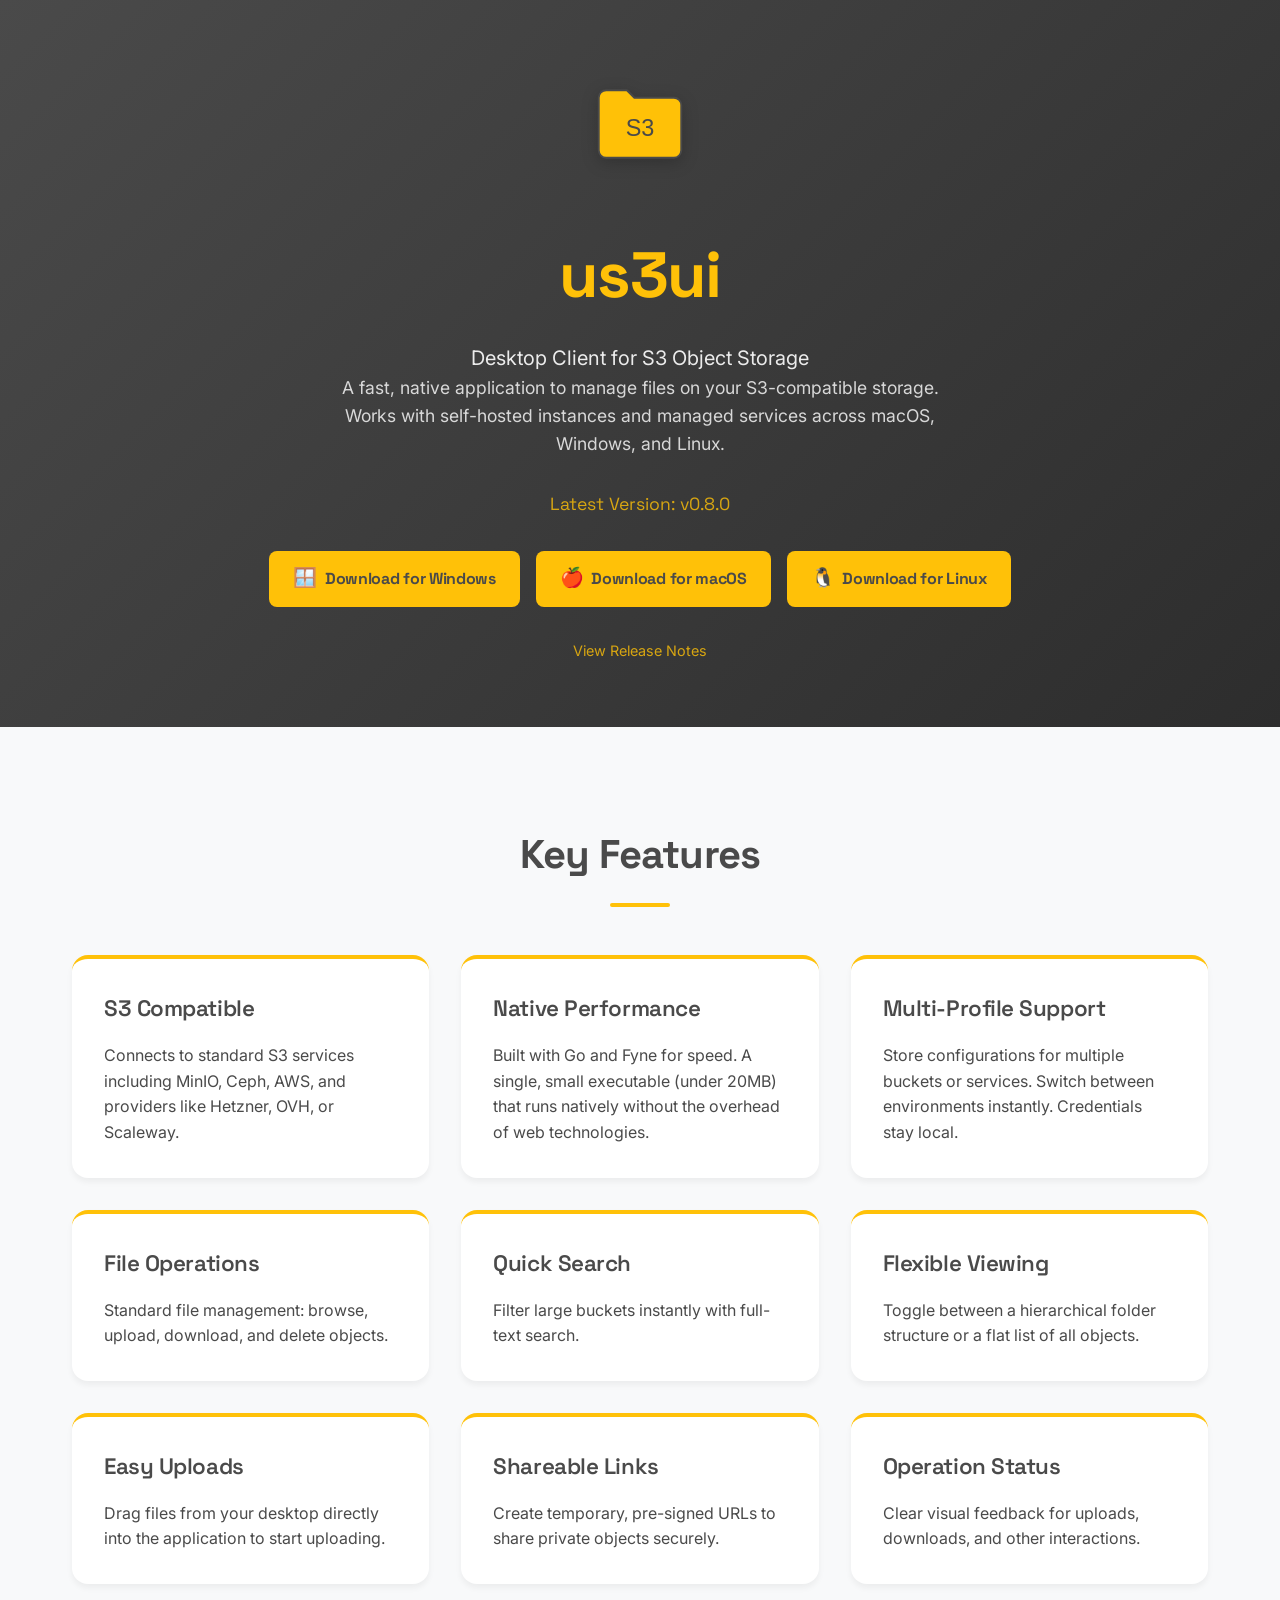
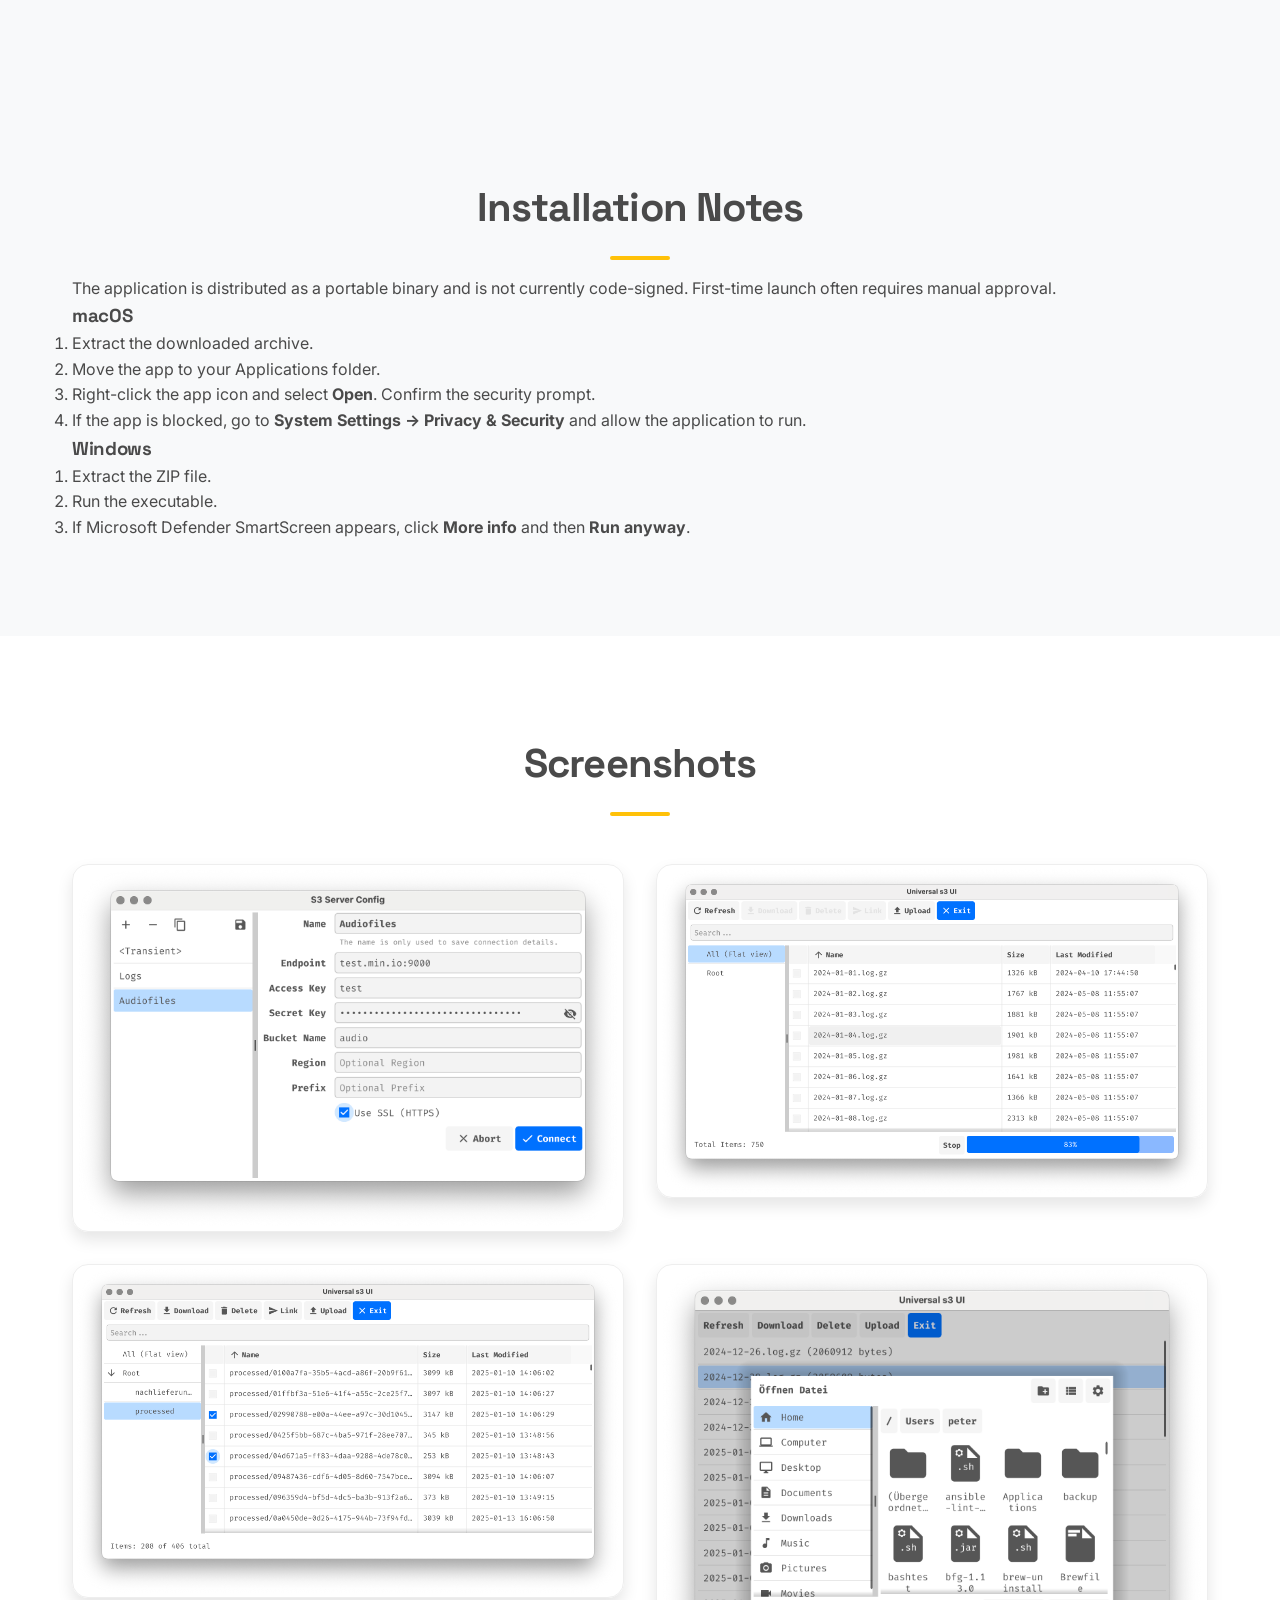
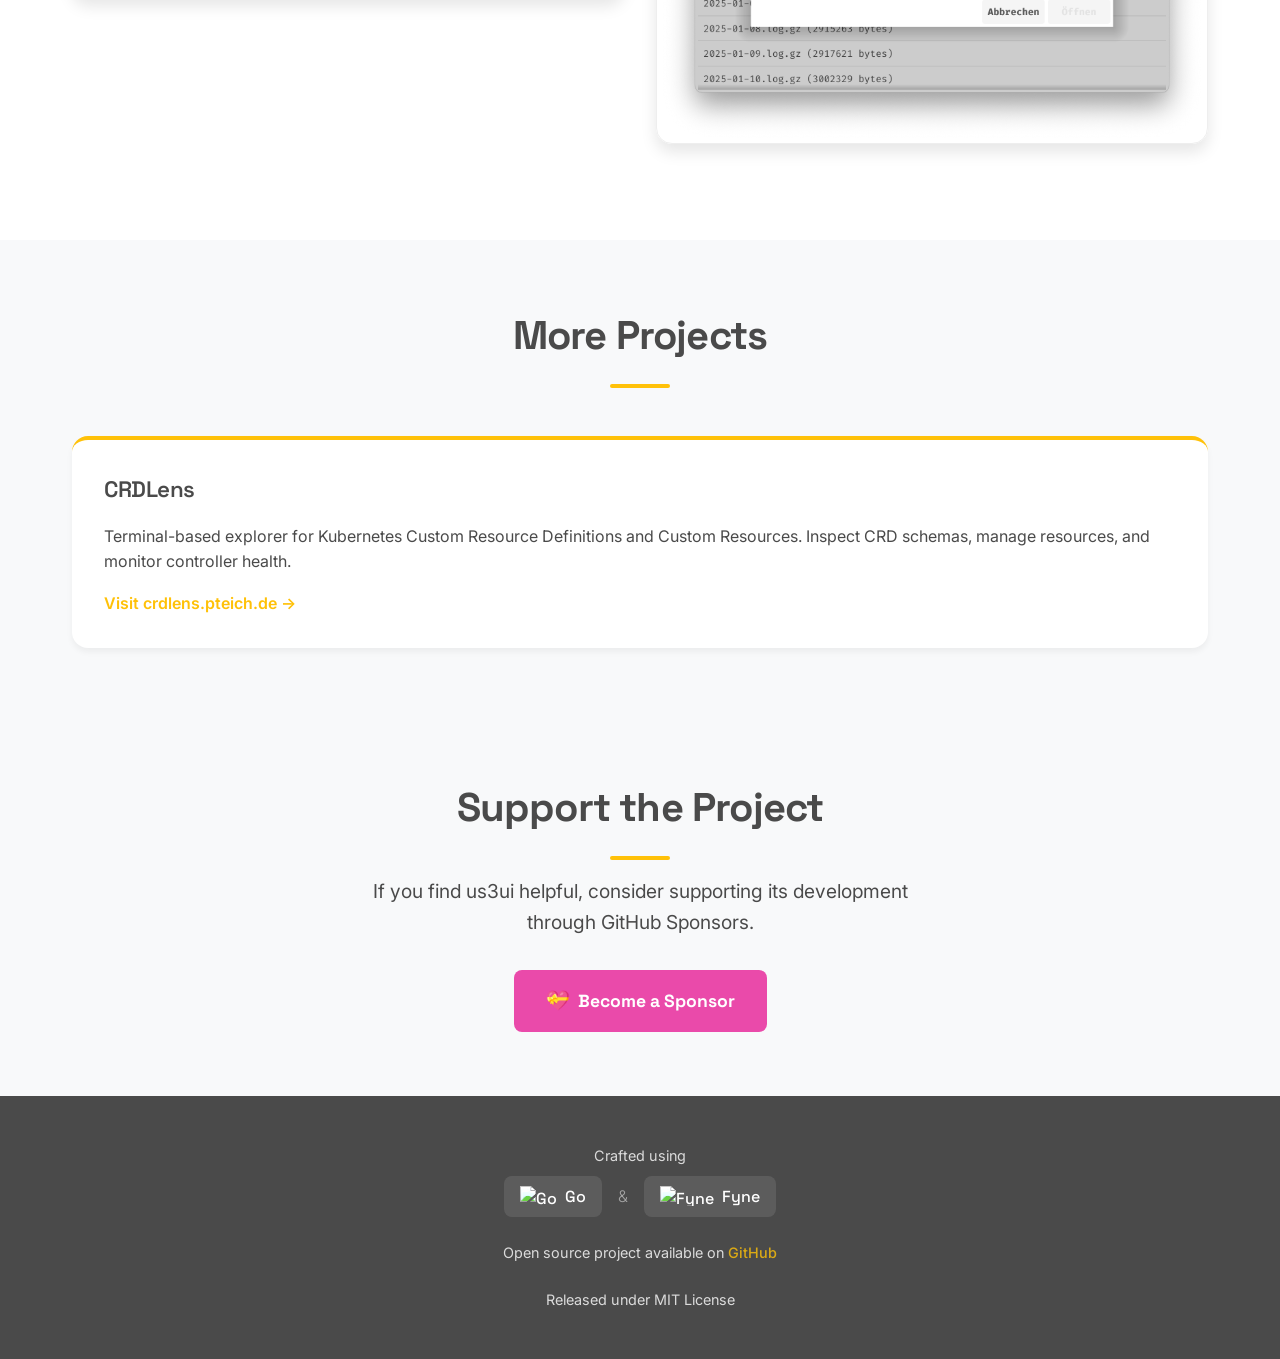
==== website/index.html @ 1c2ecfac "Update website" ====
<!doctype html>
<html lang="en">
    <head>
        <meta charset="UTF-8" />
        <meta name="viewport" content="width=device-width, initial-scale=1.0" />
        <title>us3ui - Universal S3 Object Storage File Manager</title>

        <meta name="google-site-verification" content="-Zcl-4nh45oLtKN9unuXK-JrZy2EnBlqBoKDHVR89Gk" />
        <link rel="icon" type="image/svg+xml" href="Icon.svg" />
        <link rel="icon" type="image/png" href="Icon.png" />
        <link rel="apple-touch-icon" href="Icon.png" />

        <meta property="og:title" content="us3ui - Universal S3 File Manager" />
        <meta
            property="og:description"
            content="Native desktop application for managing files on S3-compatible storage. Supports MinIO, Ceph, AWS, and more."
        />
        <meta
            property="og:image"
            content="https://raw.githubusercontent.com/pteich/us3ui/main/Icon.png"
        />
        <meta property="og:url" content="https://us3ui.pteich.de/" />
        <meta property="og:type" content="website" />

        <meta name="twitter:card" content="summary_large_image" />
        <meta
            name="twitter:title"
            content="us3ui - S3 Object Storage Client"
        />
        <meta
            name="twitter:description"
            content="Fast, native desktop client for any S3-compatible object storage. Available for Windows, macOS, and Linux."
        />
        <meta
            name="twitter:image"
            content="https://raw.githubusercontent.com/pteich/us3ui/main/screenshots/filelist.png"
        />

        <!-- Google Fonts -->
        <link rel="preconnect" href="https://fonts.googleapis.com" />
        <link rel="preconnect" href="https://fonts.gstatic.com" crossorigin />
        <link
            href="https://fonts.googleapis.com/css2?family=Space+Grotesk:wght@400;500;700&family=Inter:wght@400;500;700&display=swap"
            rel="stylesheet"
        />

        <script type="application/ld+json">
            {
                "@context": "https://schema.org",
                "@type": "SoftwareApplication",
                "name": "us3ui",
                "applicationCategory": "Utility",
                "operatingSystem": ["Windows", "macOS", "Linux"],
                "description": "Native desktop client for S3-compatible object storage services like MinIO, AWS, and Ceph.",
                "offers": {
                    "@type": "Offer",
                    "price": "0",
                    "priceCurrency": "USD"
                }
            }
        </script>

        <style>
            :root {
                --primary: #ffc108;
                --secondary: #4a4a4a;
                --dark: #4a4a4a;
                --light: #f8f9fa;
                --primary-hover: #ffb300;
            }

            * {
                margin: 0;
                padding: 0;
                box-sizing: border-box;
            }

            body {
                font-family:
                    "Inter",
                    -apple-system,
                    BlinkMacSystemFont,
                    "Segoe UI",
                    Roboto,
                    Oxygen,
                    sans-serif;
                line-height: 1.6;
                color: var(--dark);
            }

            h1,
            h2,
            h3,
            .download-btn {
                font-family: "Space Grotesk", sans-serif;
                letter-spacing: -0.02em;
            }

            .hero {
                background: linear-gradient(135deg, var(--secondary), #2d2d2d);
                color: white;
                padding: 4rem 2rem;
                text-align: center;
            }

            .app-icon {
                width: 120px;
                height: 120px;
                margin-bottom: 2rem;
                filter: drop-shadow(0 4px 8px rgba(0, 0, 0, 0.2));
            }

            .container {
                max-width: 1200px;
                margin: 0 auto;
                padding: 0 2rem;
            }

            .hero h1 {
                font-size: 4rem;
                margin-bottom: 1rem;
                color: var(--primary);
                font-weight: 700;
            }

            .hero p {
                font-size: 1.25rem;
                opacity: 0.9;
                max-width: 600px;
                margin: 0 auto;
            }

            .hero p:last-of-type {
                font-size: 1.1rem;
                opacity: 0.8;
            }

            .download-btn {
                display: inline-block;
                background: var(--primary);
                color: var(--secondary);
                padding: 1rem 2rem;
                border-radius: 0.5rem;
                text-decoration: none;
                font-weight: 700;
                margin-top: 2rem;
                transition: all 0.2s;
                font-size: 1.1rem;
            }

            .download-btn:hover {
                background: var(--primary-hover);
                transform: translateY(-2px);
                box-shadow: 0 4px 12px rgba(255, 193, 8, 0.2);
            }

            .features {
                padding: 6rem 0;
                background: var(--light);
            }

            .features-grid {
                display: grid;
                grid-template-columns: repeat(auto-fit, minmax(300px, 1fr));
                gap: 2rem;
                margin-top: 3rem;
            }

            .feature-card {
                background: white;
                padding: 2rem;
                border-radius: 1rem;
                box-shadow: 0 4px 6px rgba(0, 0, 0, 0.05);
                border-top: 4px solid var(--primary);
                transition: transform 0.2s;
            }

            .feature-card:hover {
                transform: translateY(-4px);
            }

            .feature-card h3 {
                color: var(--secondary);
                margin-bottom: 1rem;
                font-size: 1.4rem;
                font-weight: 600;
            }

            .screenshots {
                padding: 6rem 0;
            }

            .screenshot-grid {
                display: grid;
                grid-template-columns: repeat(auto-fit, minmax(400px, 1fr));
                gap: 2rem;
                margin-top: 3rem;
            }

            .screenshot-grid img {
                width: 100%;
                border-radius: 1rem;
                box-shadow: 0 8px 16px rgba(0, 0, 0, 0.1);
                border: 1px solid #eee;
                transition: transform 0.2s;
            }

            .screenshot-grid img:hover {
                transform: scale(1.02);
            }

            .section-title {
                text-align: center;
                margin-bottom: 1rem;
                color: var(--secondary);
                font-size: 2.5rem;
                font-weight: 700;
            }

            .section-title::after {
                content: "";
                display: block;
                width: 60px;
                height: 4px;
                background: var(--primary);
                margin: 1rem auto;
                border-radius: 2px;
            }

            footer {
                background: var(--secondary);
                color: white;
                padding: 3rem 0;
                text-align: center;
            }

            footer a {
                color: var(--primary);
                text-decoration: none;
                font-weight: 500;
            }

            footer a:hover {
                text-decoration: underline;
            }

            .download-section {
                margin-top: 2rem;
            }

            .version {
                font-family: "Space Grotesk", sans-serif;
                color: var(--primary);
                font-size: 1.2rem;
                margin-bottom: 1rem;
            }

            .download-buttons {
                display: flex;
                gap: 1rem;
                justify-content: center;
                flex-wrap: wrap;
                margin-bottom: 1rem;
            }

            .download-btn {
                display: inline-flex;
                align-items: center;
                gap: 0.5rem;
                background: var(--primary);
                color: var(--secondary);
                padding: 0.8rem 1.5rem;
                border-radius: 0.5rem;
                text-decoration: none;
                font-weight: 700;
                transition: all 0.2s;
                font-size: 1rem;
            }

            .platform-icon {
                font-size: 1.2rem;
            }

            .download-btn:hover {
                background: var(--primary-hover);
                transform: translateY(-2px);
                box-shadow: 0 4px 12px rgba(255, 193, 8, 0.2);
            }

            .release-notes {
                display: inline-block;
                color: var(--primary);
                text-decoration: none;
                font-size: 0.9rem;
                margin-top: 1rem;
                opacity: 0.8;
                transition: opacity 0.2s;
            }

            .release-notes:hover {
                opacity: 1;
                text-decoration: underline;
            }

            footer {
                background: var(--secondary);
                color: white;
                padding: 3rem 0;
                text-align: center;
            }

            .footer-content {
                display: flex;
                flex-direction: column;
                align-items: center;
                gap: 1.5rem;
            }

            .tech-stack {
                display: flex;
                flex-direction: column;
                align-items: center;
                gap: 0.5rem;
            }

            .tech-stack p {
                font-size: 0.9rem;
                opacity: 0.8;
            }

            .tech-badges {
                display: flex;
                align-items: center;
                gap: 1rem;
            }

            .tech-badge {
                display: inline-flex;
                align-items: center;
                gap: 0.5rem;
                color: white;
                text-decoration: none;
                padding: 0.5rem 1rem;
                border-radius: 0.5rem;
                background: rgba(255, 255, 255, 0.1);
                transition: all 0.2s;
                font-family: "Space Grotesk", sans-serif;
                font-weight: 500;
            }

            .tech-badge:hover {
                background: rgba(255, 255, 255, 0.2);
                transform: translateY(-2px);
            }

            .tech-badge img {
                filter: brightness(1.2);
            }

            .divider {
                color: rgba(255, 255, 255, 0.5);
                font-weight: 300;
            }

            .repo-info,
            .license {
                font-size: 0.9rem;
                opacity: 0.8;
            }

            footer a {
                color: var(--primary);
                text-decoration: none;
                font-weight: 500;
                transition: color 0.2s;
            }

            footer a:hover {
                color: var(--primary-hover);
                text-decoration: underline;
            }

            .sponsor {
                padding: 4rem 0;
                background: var(--light);
            }

            .sponsor-content {
                text-align: center;
                max-width: 600px;
                margin: 0 auto;
            }

            .sponsor-content p {
                margin-bottom: 2rem;
                font-size: 1.2rem;
                color: var(--secondary);
            }

            .sponsor-btn {
                display: inline-flex;
                align-items: center;
                gap: 0.5rem;
                background: #ea4aaa; /* GitHub Sponsors color */
                color: white;
                padding: 1rem 2rem;
                border-radius: 0.5rem;
                text-decoration: none;
                font-weight: 700;
                transition: all 0.2s;
                font-size: 1.1rem;
                font-family: "Space Grotesk", sans-serif;
            }

            .sponsor-btn:hover {
                transform: translateY(-2px);
                box-shadow: 0 4px 12px rgba(234, 74, 170, 0.2);
                background: #d43c97;
            }

            .sponsor-icon {
                font-size: 1.2rem;
            }

            .more-projects {
                padding: 4rem 0;
                background: var(--light);
            }

            .more-projects-content {
                text-align: center;
                max-width: 800px;
                margin: 0 auto;
            }

            .more-projects-content h2 {
                margin-bottom: 2rem;
                color: var(--secondary);
            }

            .project-card {
                background: white;
                padding: 2rem;
                border-radius: 1rem;
                box-shadow: 0 4px 6px rgba(0, 0, 0, 0.05);
                border-top: 4px solid var(--primary);
                transition: transform 0.2s;
                text-align: left;
            }

            .project-card:hover {
                transform: translateY(-4px);
            }

            .project-card h3 {
                color: var(--secondary);
                margin-bottom: 1rem;
                font-size: 1.4rem;
                font-weight: 600;
            }

            .project-card a {
                display: inline-block;
                margin-top: 1rem;
                color: var(--primary);
                text-decoration: none;
                font-weight: 600;
            }

            .project-card a:hover {
                text-decoration: underline;
            }

            @media (max-width: 768px) {
                .hero h1 {
                    font-size: 3rem;
                }

                .feature-card {
                    margin: 0 1rem;
                }

                .screenshot-grid {
                    grid-template-columns: 1fr;
                    padding: 0 1rem;
                }

                .download-buttons {
                    flex-direction: column;
                    padding: 0 2rem;
                }

                .download-btn {
                    width: 100%;
                    justify-content: center;
                }

                .tech-badges {
                    flex-direction: column;
                    gap: 0.5rem;
                }

                .tech-badge {
                    width: 200px;
                    justify-content: center;
                }

                .divider {
                    display: none;
                }

                .sponsor-content {
                    padding: 0 2rem;
                }
            }
        </style>
    </head>
    <body>
        <section class="hero">
            <div class="container">
                <img src="Icon.svg" alt="us3ui logo" class="app-icon" />
                <h1>us3ui</h1>
                <p>Desktop Client for S3 Object Storage</p>
                <p>
                    A fast, native application to manage files on your S3-compatible storage. 
                    Works with self-hosted instances and managed services across macOS, Windows, and Linux.
                </p>
                <div class="download-section">
                    <p class="version">Latest Version: v0.8.0</p>
                    <div class="download-buttons">
                        <a
                            href="https://github.com/pteich/us3ui/releases/latest/download/Universal.s3.GUI.Windows.exe.zip"
                            class="download-btn"
                        >
                            <span class="platform-icon">🪟</span>
                            Download for Windows
                        </a>
                        <a
                            href="https://github.com/pteich/us3ui/releases/latest/download/Universal.s3.GUI.macOS.zip"
                            class="download-btn"
                        >
                            <span class="platform-icon">🍎</span>
                            Download for macOS
                        </a>
                        <a
                            href="https://github.com/pteich/us3ui/releases/latest/download/Universal.s3.GUI.Linux.tar.xz"
                            class="download-btn"
                        >
                            <span class="platform-icon">🐧</span>
                            Download for Linux
                        </a>
                    </div>
                    <a
                        href="https://github.com/pteich/us3ui/releases/latest"
                        class="release-notes"
                    >
                        View Release Notes
                    </a>
                </div>
            </div>
        </section>

        <section class="features">
            <div class="container">
                <h2 class="section-title">Key Features</h2>
                <div class="features-grid">
                    <div class="feature-card">
                        <h3>S3 Compatible</h3>
                        <p>
                            Connects to standard S3 services including MinIO, Ceph, AWS, 
                            and providers like Hetzner, OVH, or Scaleway.
                        </p>
                    </div>
                    <div class="feature-card">
                        <h3>Native Performance</h3>
                        <p>
                            Built with Go and Fyne for speed. A single, small executable (under 20MB) 
                            that runs natively without the overhead of web technologies.
                        </p>
                    </div>
                    <div class="feature-card">
                        <h3>Multi-Profile Support</h3>
                        <p>
                            Store configurations for multiple buckets or services. 
                            Switch between environments instantly. Credentials stay local.
                        </p>
                    </div>
                    <div class="feature-card">
                        <h3>File Operations</h3>
                        <p>
                            Standard file management: browse, upload, download, and delete objects.
                        </p>
                    </div>
                    <div class="feature-card">
                        <h3>Quick Search</h3>
                        <p>
                            Filter large buckets instantly with full-text search.
                        </p>
                    </div>
                    <div class="feature-card">
                        <h3>Flexible Viewing</h3>
                        <p>Toggle between a hierarchical folder structure or a flat list of all objects.</p>
                    </div>
                    <div class="feature-card">
                        <h3>Easy Uploads</h3>
                        <p>
                            Drag files from your desktop directly into the application to start uploading.
                        </p>
                    </div>
                    <div class="feature-card">
                        <h3>Shareable Links</h3>
                        <p>Create temporary, pre-signed URLs to share private objects securely.</p>
                    </div>
                    <div class="feature-card">
                        <h3>Operation Status</h3>
                        <p>
                            Clear visual feedback for uploads, downloads, and other interactions.
                        </p>
                    </div>
                </div>
            </div>
        </section>

        <section class="features" id="unsigned">
            <div class="container">
                <h2 class="section-title">Installation Notes</h2>
                <p>The application is distributed as a portable binary and is not currently code-signed. First-time launch often requires manual approval.</p>

                <h3>macOS</h3>
                <ol>
                    <li>Extract the downloaded archive.</li>
                    <li>Move the app to your Applications folder.</li>
                    <li>Right-click the app icon and select <strong>Open</strong>. Confirm the security prompt.</li>
                    <li>If the app is blocked, go to <strong>System Settings → Privacy &amp; Security</strong> and allow the application to run.</li>
                </ol>

                <h3>Windows</h3>
                <ol>
                    <li>Extract the ZIP file.</li>
                    <li>Run the executable.</li>
                    <li>If Microsoft Defender SmartScreen appears, click <strong>More info</strong> and then <strong>Run anyway</strong>.</li>
                </ol>

            </div>
        </section>

        <section class="screenshots">
            <div class="container">
                <h2 class="section-title">Screenshots</h2>
                <div class="screenshot-grid">
                    <img src="screenshots/login.png" alt="Login screen with connection manager" />
                    <img src="screenshots/filelist.png" alt="List view of all files and progress bar while loading file infos" />
                    <img
                        src="screenshots/selectfiles.png"
                        alt="Several actions when files are selected: download, delete, generate download link"
                    />
                    <img
                        src="screenshots/upload-file.png"
                        alt="Upload files dialog. You can also drag and drop files to the list view for uploading them."
                    />
                </div>
            </div>
        </section>

        <section class="more-projects">
            <div class="container">
                <h2 class="section-title">More Projects</h2>
                <div class="features-grid">
                    <div class="project-card">
                        <h3>CRDLens</h3>
                        <p>
                            Terminal-based explorer for Kubernetes Custom Resource Definitions and Custom Resources. Inspect CRD schemas, manage resources, and monitor controller health.
                        </p>
                        <a href="https://crdlens.pteich.de/" target="_blank" rel="noopener noreferrer">
                            Visit crdlens.pteich.de →
                        </a>
                    </div>
                </div>
            </div>
        </section>

        <section class="sponsor">
            <div class="container">
                <h2 class="section-title">Support the Project</h2>
                <div class="sponsor-content">
                    <p>
                        If you find us3ui helpful, consider supporting its
                        development through GitHub Sponsors.
                    </p>
                    <a
                        href="https://github.com/sponsors/pteich"
                        class="sponsor-btn"
                        target="_blank"
                        rel="noopener noreferrer"
                    >
                        <span class="sponsor-icon">💝</span>
                        Become a Sponsor
                    </a>
                </div>
            </div>
        </section>

        <footer>
            <div class="container">
                <div class="footer-content">
                    <div class="tech-stack">
                        <p>Crafted using</p>
                        <div class="tech-badges">
                            <a
                                href="https://go.dev"
                                class="tech-badge"
                                target="_blank"
                                rel="noopener noreferrer"
                            >
                                <img
                                    src="https://go.dev/images/go-logo-white.svg"
                                    alt="Go"
                                    height="20"
                                />
                                Go
                            </a>
                            <span class="divider">&amp;</span>
                            <a
                                href="https://fyne.io"
                                class="tech-badge"
                                target="_blank"
                                rel="noopener noreferrer"
                            >
                                <img
                                    src="https://fyne.io/img/transparent.png"
                                    alt="Fyne"
                                    height="20"
                                />
                                Fyne
                            </a>
                        </div>
                    </div>
                    <p class="repo-info">
                        Open source project available on
                        <a href="https://github.com/pteich/us3ui">GitHub</a>
                    </p>
                    <p class="license">Released under MIT License</p>
                </div>
            </div>
        </footer>
    </body>
</html>
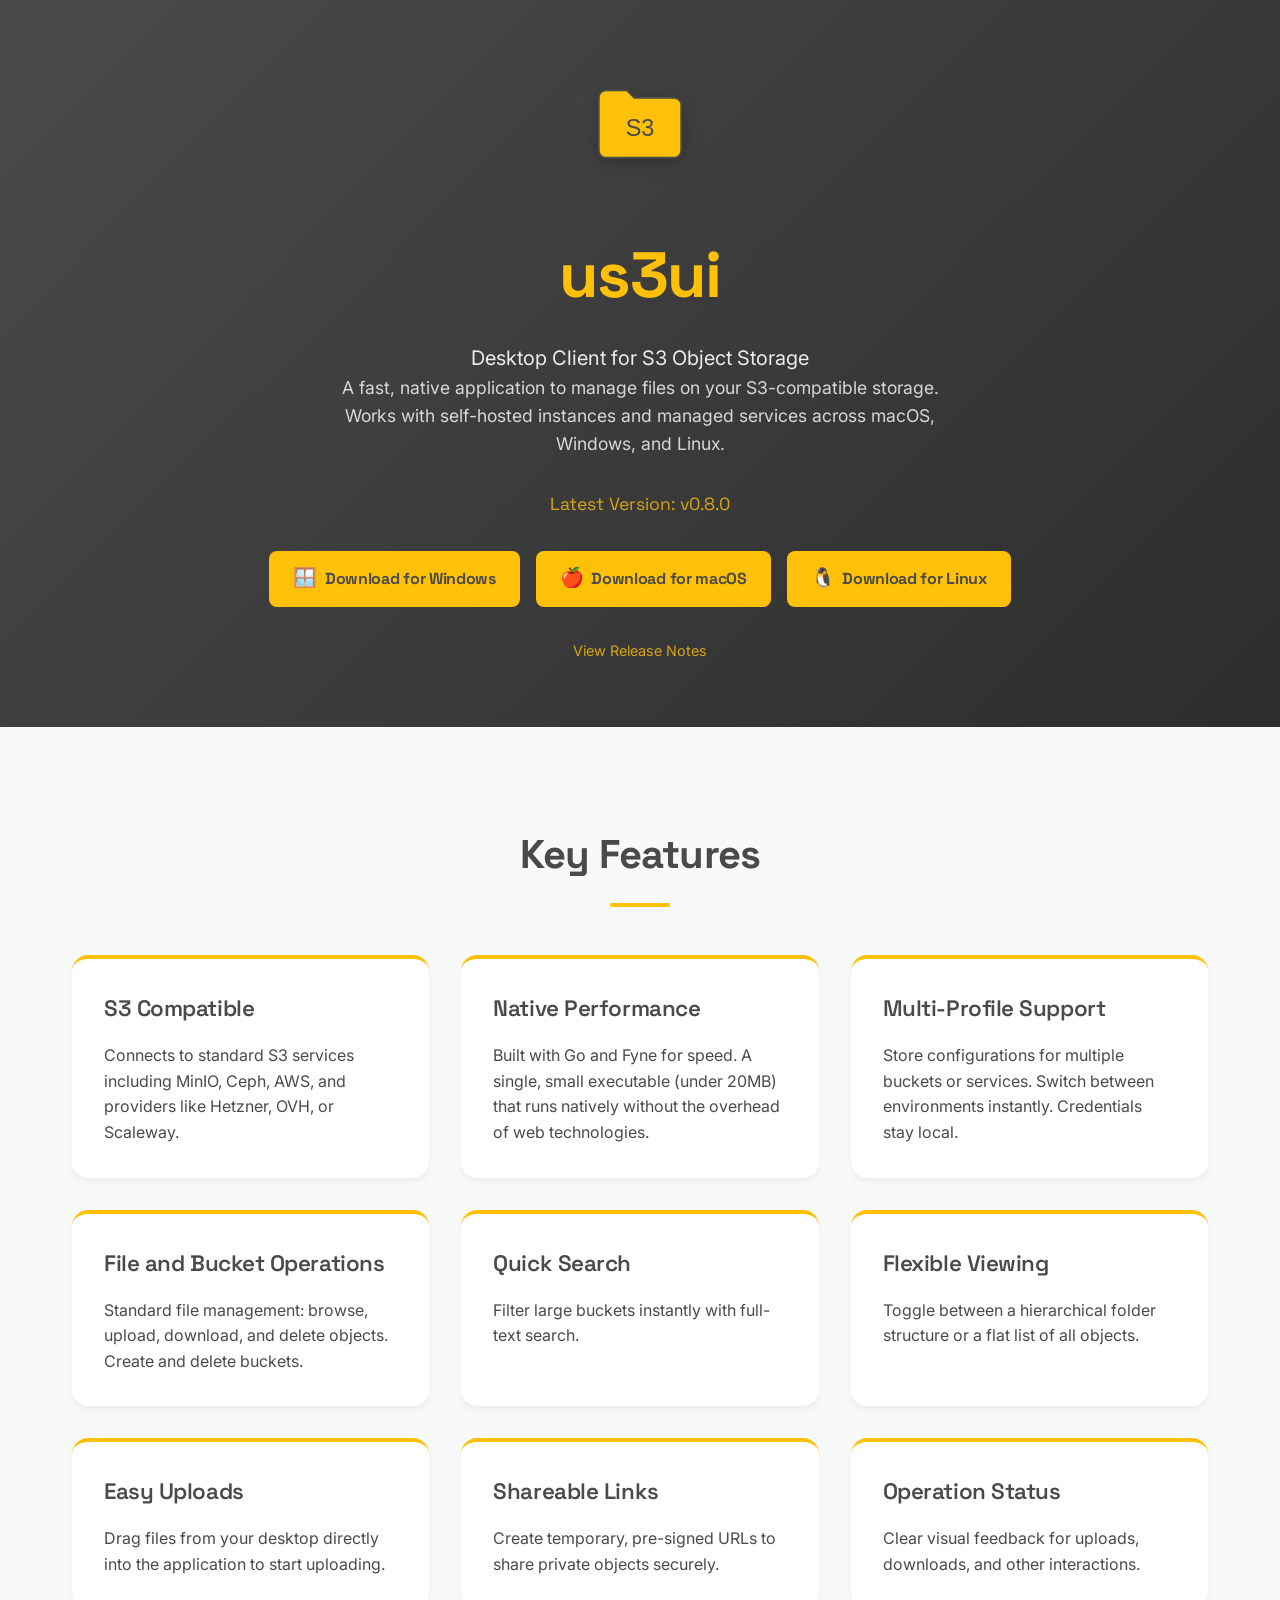
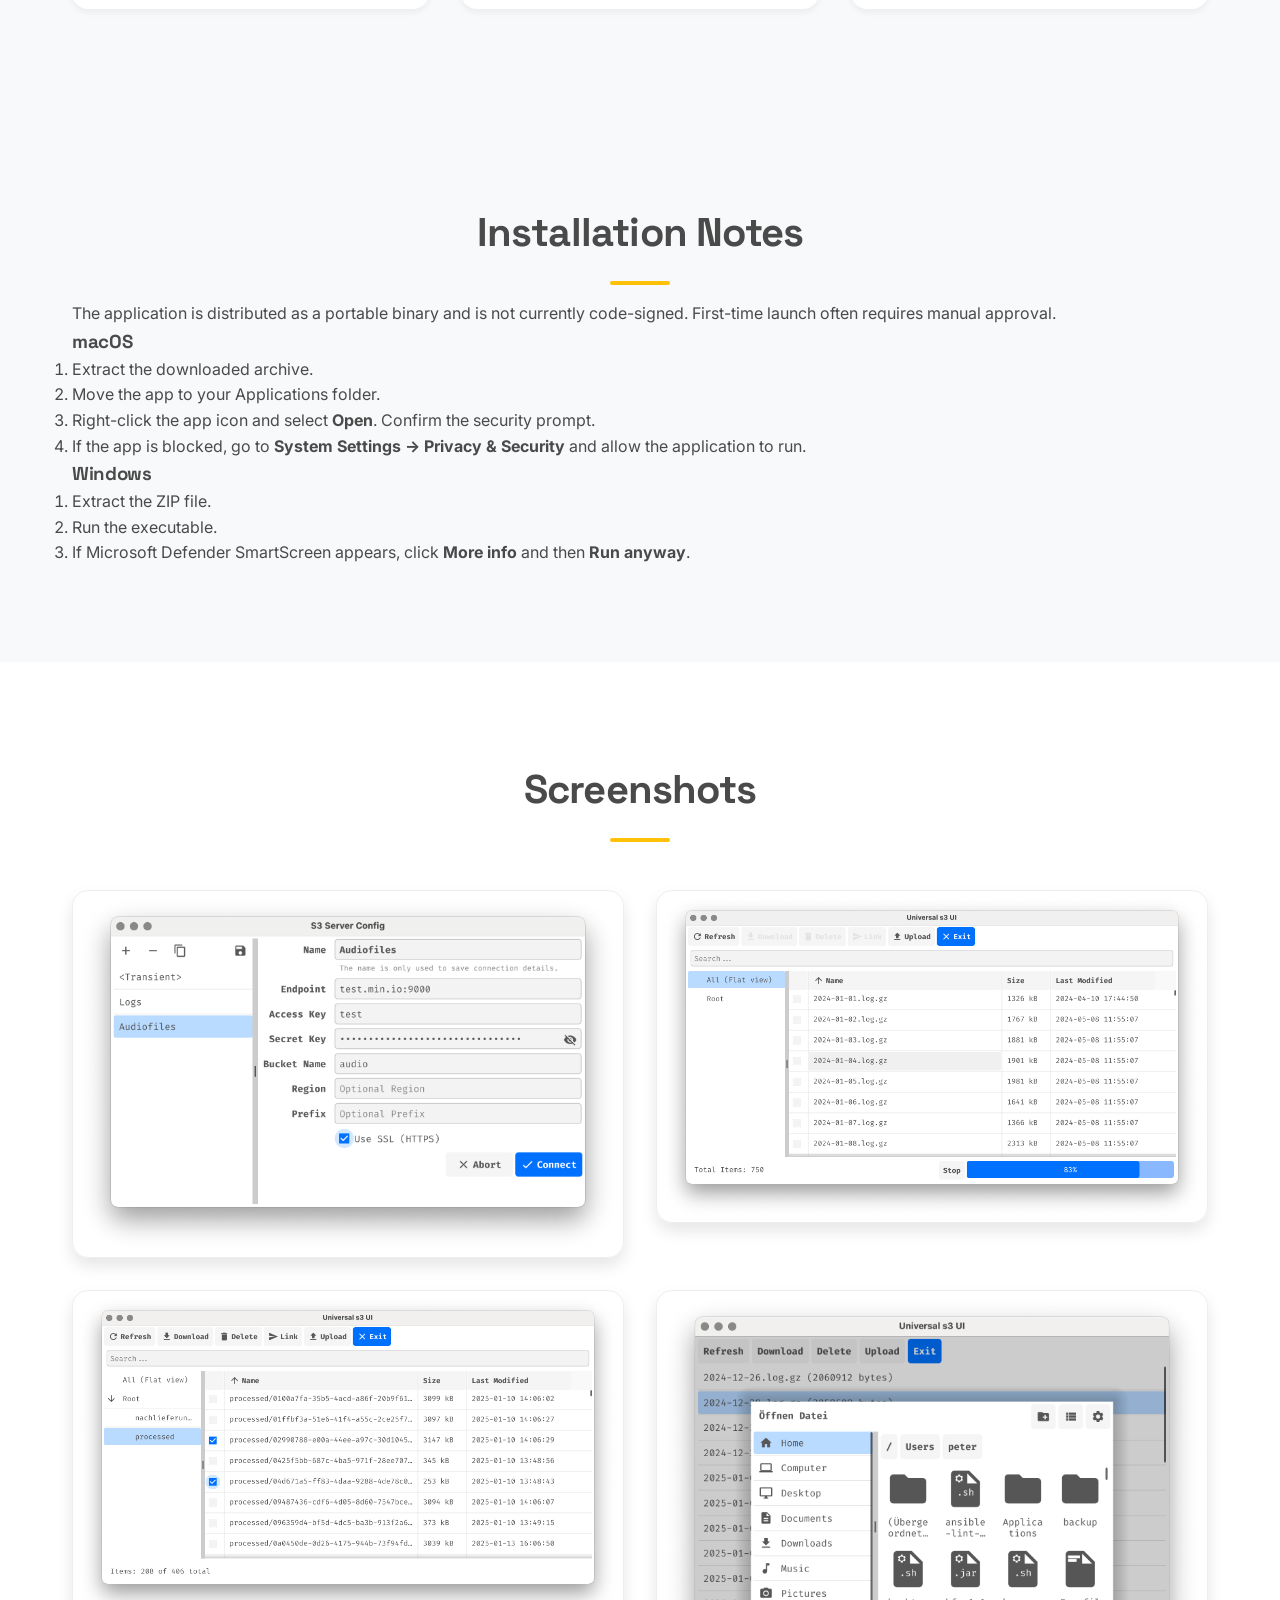
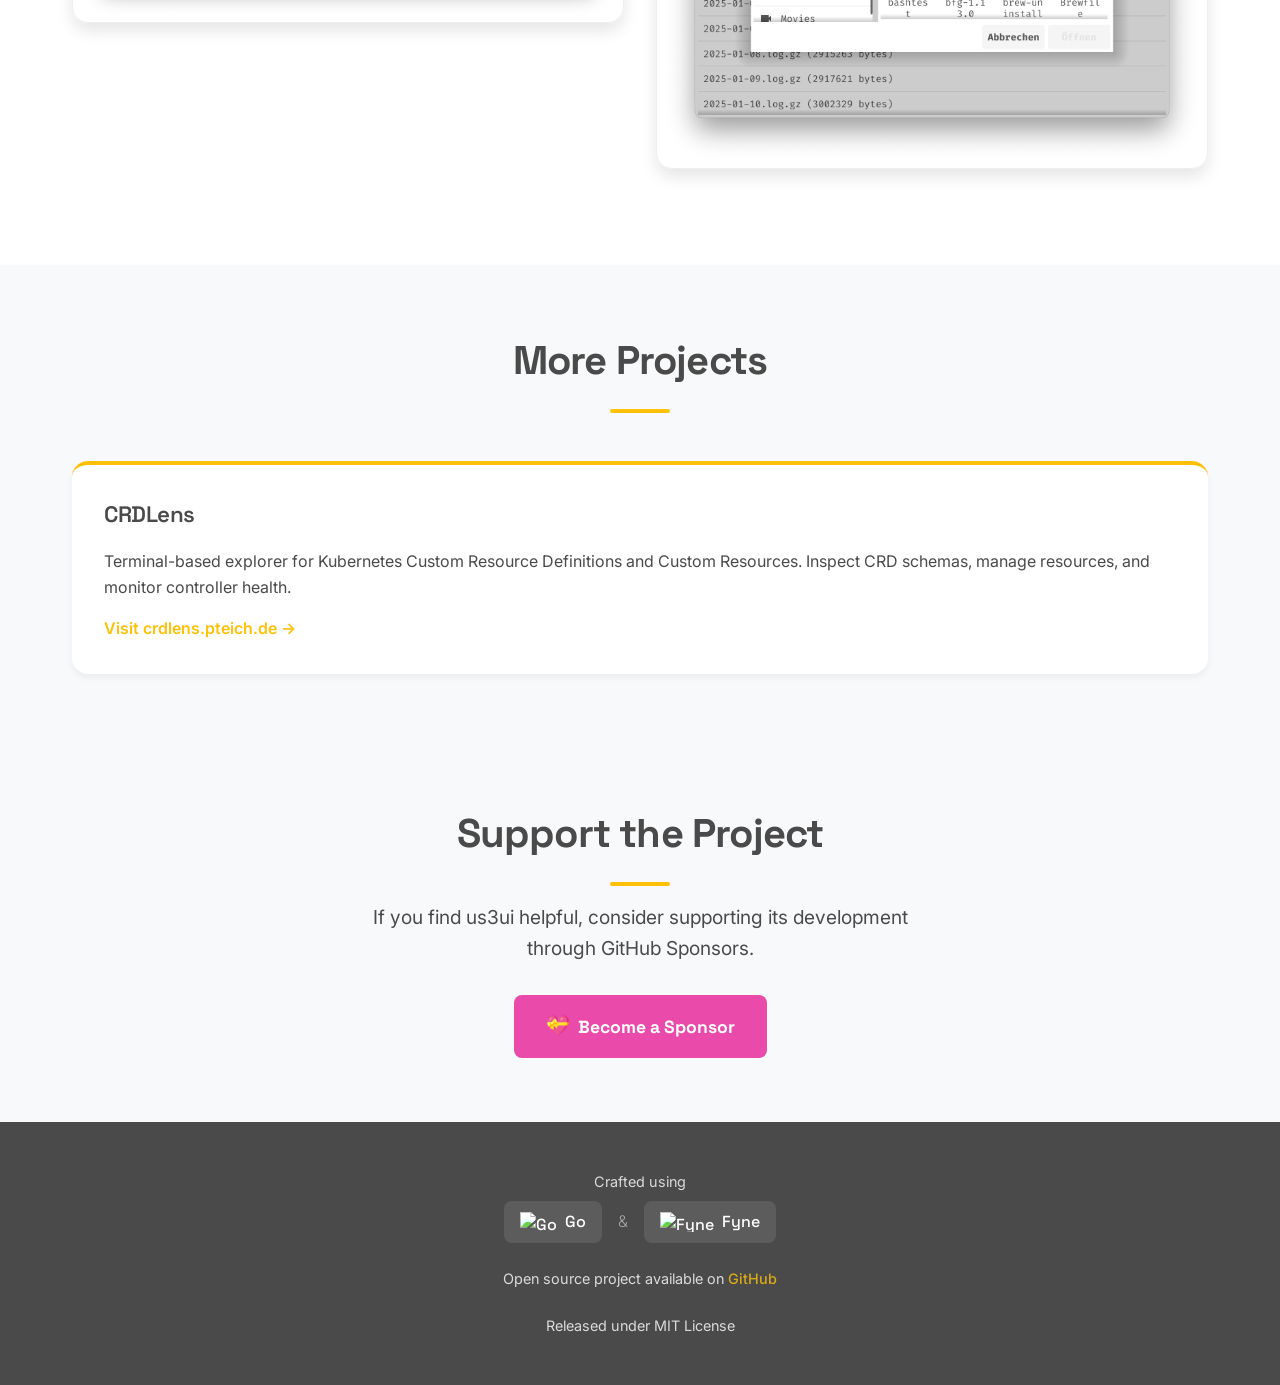
==== commit 6935eac6: "Update website" ====
--- a/website/index.html
+++ b/website/index.html
@@ -1,50 +1,37 @@
 <!doctype html>
 <html lang="en">
-    <head>
-        <meta charset="UTF-8" />
-        <meta name="viewport" content="width=device-width, initial-scale=1.0" />
-        <title>us3ui - Universal S3 Object Storage File Manager</title>
-
-        <meta name="google-site-verification" content="-Zcl-4nh45oLtKN9unuXK-JrZy2EnBlqBoKDHVR89Gk" />
-        <link rel="icon" type="image/svg+xml" href="Icon.svg" />
-        <link rel="icon" type="image/png" href="Icon.png" />
-        <link rel="apple-touch-icon" href="Icon.png" />
-
-        <meta property="og:title" content="us3ui - Universal S3 File Manager" />
-        <meta
-            property="og:description"
-            content="Native desktop application for managing files on S3-compatible storage. Supports MinIO, Ceph, AWS, and more."
-        />
-        <meta
-            property="og:image"
-            content="https://raw.githubusercontent.com/pteich/us3ui/main/Icon.png"
-        />
-        <meta property="og:url" content="https://us3ui.pteich.de/" />
-        <meta property="og:type" content="website" />
-
-        <meta name="twitter:card" content="summary_large_image" />
-        <meta
-            name="twitter:title"
-            content="us3ui - S3 Object Storage Client"
-        />
-        <meta
-            name="twitter:description"
-            content="Fast, native desktop client for any S3-compatible object storage. Available for Windows, macOS, and Linux."
-        />
-        <meta
-            name="twitter:image"
-            content="https://raw.githubusercontent.com/pteich/us3ui/main/screenshots/filelist.png"
-        />
-
-        <!-- Google Fonts -->
-        <link rel="preconnect" href="https://fonts.googleapis.com" />
-        <link rel="preconnect" href="https://fonts.gstatic.com" crossorigin />
-        <link
-            href="https://fonts.googleapis.com/css2?family=Space+Grotesk:wght@400;500;700&family=Inter:wght@400;500;700&display=swap"
-            rel="stylesheet"
-        />
-
-        <script type="application/ld+json">
+
+<head>
+    <meta charset="UTF-8" />
+    <meta name="viewport" content="width=device-width, initial-scale=1.0" />
+    <title>us3ui - Universal S3 Object Storage File Manager</title>
+
+    <meta name="google-site-verification" content="-Zcl-4nh45oLtKN9unuXK-JrZy2EnBlqBoKDHVR89Gk" />
+    <link rel="icon" type="image/svg+xml" href="Icon.svg" />
+    <link rel="icon" type="image/png" href="Icon.png" />
+    <link rel="apple-touch-icon" href="Icon.png" />
+
+    <meta property="og:title" content="us3ui - Universal S3 File Manager" />
+    <meta property="og:description"
+        content="Native desktop application for managing files on S3-compatible storage. Supports MinIO, Ceph, AWS, and more." />
+    <meta property="og:image" content="https://raw.githubusercontent.com/pteich/us3ui/main/Icon.png" />
+    <meta property="og:url" content="https://us3ui.pteich.de/" />
+    <meta property="og:type" content="website" />
+
+    <meta name="twitter:card" content="summary_large_image" />
+    <meta name="twitter:title" content="us3ui - S3 Object Storage Client" />
+    <meta name="twitter:description"
+        content="Fast, native desktop client for any S3-compatible object storage. Available for Windows, macOS, and Linux." />
+    <meta name="twitter:image" content="https://raw.githubusercontent.com/pteich/us3ui/main/screenshots/filelist.png" />
+
+    <!-- Google Fonts -->
+    <link rel="preconnect" href="https://fonts.googleapis.com" />
+    <link rel="preconnect" href="https://fonts.gstatic.com" crossorigin />
+    <link
+        href="https://fonts.googleapis.com/css2?family=Space+Grotesk:wght@400;500;700&family=Inter:wght@400;500;700&display=swap"
+        rel="stylesheet" />
+
+    <script type="application/ld+json">
             {
                 "@context": "https://schema.org",
                 "@type": "SoftwareApplication",
@@ -60,688 +47,662 @@
             }
         </script>
 
-        <style>
-            :root {
-                --primary: #ffc108;
-                --secondary: #4a4a4a;
-                --dark: #4a4a4a;
-                --light: #f8f9fa;
-                --primary-hover: #ffb300;
-            }
-
-            * {
-                margin: 0;
-                padding: 0;
-                box-sizing: border-box;
-            }
-
-            body {
-                font-family:
-                    "Inter",
-                    -apple-system,
-                    BlinkMacSystemFont,
-                    "Segoe UI",
-                    Roboto,
-                    Oxygen,
-                    sans-serif;
-                line-height: 1.6;
-                color: var(--dark);
-            }
-
-            h1,
-            h2,
-            h3,
+    <style>
+        :root {
+            --primary: #ffc108;
+            --secondary: #4a4a4a;
+            --dark: #4a4a4a;
+            --light: #f8f9fa;
+            --primary-hover: #ffb300;
+        }
+
+        * {
+            margin: 0;
+            padding: 0;
+            box-sizing: border-box;
+        }
+
+        body {
+            font-family:
+                "Inter",
+                -apple-system,
+                BlinkMacSystemFont,
+                "Segoe UI",
+                Roboto,
+                Oxygen,
+                sans-serif;
+            line-height: 1.6;
+            color: var(--dark);
+        }
+
+        h1,
+        h2,
+        h3,
+        .download-btn {
+            font-family: "Space Grotesk", sans-serif;
+            letter-spacing: -0.02em;
+        }
+
+        .hero {
+            background: linear-gradient(135deg, var(--secondary), #2d2d2d);
+            color: white;
+            padding: 4rem 2rem;
+            text-align: center;
+        }
+
+        .app-icon {
+            width: 120px;
+            height: 120px;
+            margin-bottom: 2rem;
+            filter: drop-shadow(0 4px 8px rgba(0, 0, 0, 0.2));
+        }
+
+        .container {
+            max-width: 1200px;
+            margin: 0 auto;
+            padding: 0 2rem;
+        }
+
+        .hero h1 {
+            font-size: 4rem;
+            margin-bottom: 1rem;
+            color: var(--primary);
+            font-weight: 700;
+        }
+
+        .hero p {
+            font-size: 1.25rem;
+            opacity: 0.9;
+            max-width: 600px;
+            margin: 0 auto;
+        }
+
+        .hero p:last-of-type {
+            font-size: 1.1rem;
+            opacity: 0.8;
+        }
+
+        .download-btn {
+            display: inline-block;
+            background: var(--primary);
+            color: var(--secondary);
+            padding: 1rem 2rem;
+            border-radius: 0.5rem;
+            text-decoration: none;
+            font-weight: 700;
+            margin-top: 2rem;
+            transition: all 0.2s;
+            font-size: 1.1rem;
+        }
+
+        .download-btn:hover {
+            background: var(--primary-hover);
+            transform: translateY(-2px);
+            box-shadow: 0 4px 12px rgba(255, 193, 8, 0.2);
+        }
+
+        .features {
+            padding: 6rem 0;
+            background: var(--light);
+        }
+
+        .features-grid {
+            display: grid;
+            grid-template-columns: repeat(auto-fit, minmax(300px, 1fr));
+            gap: 2rem;
+            margin-top: 3rem;
+        }
+
+        .feature-card {
+            background: white;
+            padding: 2rem;
+            border-radius: 1rem;
+            box-shadow: 0 4px 6px rgba(0, 0, 0, 0.05);
+            border-top: 4px solid var(--primary);
+            transition: transform 0.2s;
+        }
+
+        .feature-card:hover {
+            transform: translateY(-4px);
+        }
+
+        .feature-card h3 {
+            color: var(--secondary);
+            margin-bottom: 1rem;
+            font-size: 1.4rem;
+            font-weight: 600;
+        }
+
+        .screenshots {
+            padding: 6rem 0;
+        }
+
+        .screenshot-grid {
+            display: grid;
+            grid-template-columns: repeat(auto-fit, minmax(400px, 1fr));
+            gap: 2rem;
+            margin-top: 3rem;
+        }
+
+        .screenshot-grid img {
+            width: 100%;
+            border-radius: 1rem;
+            box-shadow: 0 8px 16px rgba(0, 0, 0, 0.1);
+            border: 1px solid #eee;
+            transition: transform 0.2s;
+        }
+
+        .screenshot-grid img:hover {
+            transform: scale(1.02);
+        }
+
+        .section-title {
+            text-align: center;
+            margin-bottom: 1rem;
+            color: var(--secondary);
+            font-size: 2.5rem;
+            font-weight: 700;
+        }
+
+        .section-title::after {
+            content: "";
+            display: block;
+            width: 60px;
+            height: 4px;
+            background: var(--primary);
+            margin: 1rem auto;
+            border-radius: 2px;
+        }
+
+        footer {
+            background: var(--secondary);
+            color: white;
+            padding: 3rem 0;
+            text-align: center;
+        }
+
+        footer a {
+            color: var(--primary);
+            text-decoration: none;
+            font-weight: 500;
+        }
+
+        footer a:hover {
+            text-decoration: underline;
+        }
+
+        .download-section {
+            margin-top: 2rem;
+        }
+
+        .version {
+            font-family: "Space Grotesk", sans-serif;
+            color: var(--primary);
+            font-size: 1.2rem;
+            margin-bottom: 1rem;
+        }
+
+        .download-buttons {
+            display: flex;
+            gap: 1rem;
+            justify-content: center;
+            flex-wrap: wrap;
+            margin-bottom: 1rem;
+        }
+
+        .download-btn {
+            display: inline-flex;
+            align-items: center;
+            gap: 0.5rem;
+            background: var(--primary);
+            color: var(--secondary);
+            padding: 0.8rem 1.5rem;
+            border-radius: 0.5rem;
+            text-decoration: none;
+            font-weight: 700;
+            transition: all 0.2s;
+            font-size: 1rem;
+        }
+
+        .platform-icon {
+            font-size: 1.2rem;
+        }
+
+        .download-btn:hover {
+            background: var(--primary-hover);
+            transform: translateY(-2px);
+            box-shadow: 0 4px 12px rgba(255, 193, 8, 0.2);
+        }
+
+        .release-notes {
+            display: inline-block;
+            color: var(--primary);
+            text-decoration: none;
+            font-size: 0.9rem;
+            margin-top: 1rem;
+            opacity: 0.8;
+            transition: opacity 0.2s;
+        }
+
+        .release-notes:hover {
+            opacity: 1;
+            text-decoration: underline;
+        }
+
+        footer {
+            background: var(--secondary);
+            color: white;
+            padding: 3rem 0;
+            text-align: center;
+        }
+
+        .footer-content {
+            display: flex;
+            flex-direction: column;
+            align-items: center;
+            gap: 1.5rem;
+        }
+
+        .tech-stack {
+            display: flex;
+            flex-direction: column;
+            align-items: center;
+            gap: 0.5rem;
+        }
+
+        .tech-stack p {
+            font-size: 0.9rem;
+            opacity: 0.8;
+        }
+
+        .tech-badges {
+            display: flex;
+            align-items: center;
+            gap: 1rem;
+        }
+
+        .tech-badge {
+            display: inline-flex;
+            align-items: center;
+            gap: 0.5rem;
+            color: white;
+            text-decoration: none;
+            padding: 0.5rem 1rem;
+            border-radius: 0.5rem;
+            background: rgba(255, 255, 255, 0.1);
+            transition: all 0.2s;
+            font-family: "Space Grotesk", sans-serif;
+            font-weight: 500;
+        }
+
+        .tech-badge:hover {
+            background: rgba(255, 255, 255, 0.2);
+            transform: translateY(-2px);
+        }
+
+        .tech-badge img {
+            filter: brightness(1.2);
+        }
+
+        .divider {
+            color: rgba(255, 255, 255, 0.5);
+            font-weight: 300;
+        }
+
+        .repo-info,
+        .license {
+            font-size: 0.9rem;
+            opacity: 0.8;
+        }
+
+        footer a {
+            color: var(--primary);
+            text-decoration: none;
+            font-weight: 500;
+            transition: color 0.2s;
+        }
+
+        footer a:hover {
+            color: var(--primary-hover);
+            text-decoration: underline;
+        }
+
+        .sponsor {
+            padding: 4rem 0;
+            background: var(--light);
+        }
+
+        .sponsor-content {
+            text-align: center;
+            max-width: 600px;
+            margin: 0 auto;
+        }
+
+        .sponsor-content p {
+            margin-bottom: 2rem;
+            font-size: 1.2rem;
+            color: var(--secondary);
+        }
+
+        .sponsor-btn {
+            display: inline-flex;
+            align-items: center;
+            gap: 0.5rem;
+            background: #ea4aaa;
+            /* GitHub Sponsors color */
+            color: white;
+            padding: 1rem 2rem;
+            border-radius: 0.5rem;
+            text-decoration: none;
+            font-weight: 700;
+            transition: all 0.2s;
+            font-size: 1.1rem;
+            font-family: "Space Grotesk", sans-serif;
+        }
+
+        .sponsor-btn:hover {
+            transform: translateY(-2px);
+            box-shadow: 0 4px 12px rgba(234, 74, 170, 0.2);
+            background: #d43c97;
+        }
+
+        .sponsor-icon {
+            font-size: 1.2rem;
+        }
+
+        .more-projects {
+            padding: 4rem 0;
+            background: var(--light);
+        }
+
+        .more-projects-content {
+            text-align: center;
+            max-width: 800px;
+            margin: 0 auto;
+        }
+
+        .more-projects-content h2 {
+            margin-bottom: 2rem;
+            color: var(--secondary);
+        }
+
+        .project-card {
+            background: white;
+            padding: 2rem;
+            border-radius: 1rem;
+            box-shadow: 0 4px 6px rgba(0, 0, 0, 0.05);
+            border-top: 4px solid var(--primary);
+            transition: transform 0.2s;
+            text-align: left;
+        }
+
+        .project-card:hover {
+            transform: translateY(-4px);
+        }
+
+        .project-card h3 {
+            color: var(--secondary);
+            margin-bottom: 1rem;
+            font-size: 1.4rem;
+            font-weight: 600;
+        }
+
+        .project-card a {
+            display: inline-block;
+            margin-top: 1rem;
+            color: var(--primary);
+            text-decoration: none;
+            font-weight: 600;
+        }
+
+        .project-card a:hover {
+            text-decoration: underline;
+        }
+
+        @media (max-width: 768px) {
+            .hero h1 {
+                font-size: 3rem;
+            }
+
+            .feature-card {
+                margin: 0 1rem;
+            }
+
+            .screenshot-grid {
+                grid-template-columns: 1fr;
+                padding: 0 1rem;
+            }
+
+            .download-buttons {
+                flex-direction: column;
+                padding: 0 2rem;
+            }
+
             .download-btn {
-                font-family: "Space Grotesk", sans-serif;
-                letter-spacing: -0.02em;
-            }
-
-            .hero {
-                background: linear-gradient(135deg, var(--secondary), #2d2d2d);
-                color: white;
-                padding: 4rem 2rem;
-                text-align: center;
-            }
-
-            .app-icon {
-                width: 120px;
-                height: 120px;
-                margin-bottom: 2rem;
-                filter: drop-shadow(0 4px 8px rgba(0, 0, 0, 0.2));
-            }
-
-            .container {
-                max-width: 1200px;
-                margin: 0 auto;
+                width: 100%;
+                justify-content: center;
+            }
+
+            .tech-badges {
+                flex-direction: column;
+                gap: 0.5rem;
+            }
+
+            .tech-badge {
+                width: 200px;
+                justify-content: center;
+            }
+
+            .divider {
+                display: none;
+            }
+
+            .sponsor-content {
                 padding: 0 2rem;
             }
-
-            .hero h1 {
-                font-size: 4rem;
-                margin-bottom: 1rem;
-                color: var(--primary);
-                font-weight: 700;
-            }
-
-            .hero p {
-                font-size: 1.25rem;
-                opacity: 0.9;
-                max-width: 600px;
-                margin: 0 auto;
-            }
-
-            .hero p:last-of-type {
-                font-size: 1.1rem;
-                opacity: 0.8;
-            }
-
-            .download-btn {
-                display: inline-block;
-                background: var(--primary);
-                color: var(--secondary);
-                padding: 1rem 2rem;
-                border-radius: 0.5rem;
-                text-decoration: none;
-                font-weight: 700;
-                margin-top: 2rem;
-                transition: all 0.2s;
-                font-size: 1.1rem;
-            }
-
-            .download-btn:hover {
-                background: var(--primary-hover);
-                transform: translateY(-2px);
-                box-shadow: 0 4px 12px rgba(255, 193, 8, 0.2);
-            }
-
-            .features {
-                padding: 6rem 0;
-                background: var(--light);
-            }
-
-            .features-grid {
-                display: grid;
-                grid-template-columns: repeat(auto-fit, minmax(300px, 1fr));
-                gap: 2rem;
-                margin-top: 3rem;
-            }
-
-            .feature-card {
-                background: white;
-                padding: 2rem;
-                border-radius: 1rem;
-                box-shadow: 0 4px 6px rgba(0, 0, 0, 0.05);
-                border-top: 4px solid var(--primary);
-                transition: transform 0.2s;
-            }
-
-            .feature-card:hover {
-                transform: translateY(-4px);
-            }
-
-            .feature-card h3 {
-                color: var(--secondary);
-                margin-bottom: 1rem;
-                font-size: 1.4rem;
-                font-weight: 600;
-            }
-
-            .screenshots {
-                padding: 6rem 0;
-            }
-
-            .screenshot-grid {
-                display: grid;
-                grid-template-columns: repeat(auto-fit, minmax(400px, 1fr));
-                gap: 2rem;
-                margin-top: 3rem;
-            }
-
-            .screenshot-grid img {
-                width: 100%;
-                border-radius: 1rem;
-                box-shadow: 0 8px 16px rgba(0, 0, 0, 0.1);
-                border: 1px solid #eee;
-                transition: transform 0.2s;
-            }
-
-            .screenshot-grid img:hover {
-                transform: scale(1.02);
-            }
-
-            .section-title {
-                text-align: center;
-                margin-bottom: 1rem;
-                color: var(--secondary);
-                font-size: 2.5rem;
-                font-weight: 700;
-            }
-
-            .section-title::after {
-                content: "";
-                display: block;
-                width: 60px;
-                height: 4px;
-                background: var(--primary);
-                margin: 1rem auto;
-                border-radius: 2px;
-            }
-
-            footer {
-                background: var(--secondary);
-                color: white;
-                padding: 3rem 0;
-                text-align: center;
-            }
-
-            footer a {
-                color: var(--primary);
-                text-decoration: none;
-                font-weight: 500;
-            }
-
-            footer a:hover {
-                text-decoration: underline;
-            }
-
-            .download-section {
-                margin-top: 2rem;
-            }
-
-            .version {
-                font-family: "Space Grotesk", sans-serif;
-                color: var(--primary);
-                font-size: 1.2rem;
-                margin-bottom: 1rem;
-            }
-
-            .download-buttons {
-                display: flex;
-                gap: 1rem;
-                justify-content: center;
-                flex-wrap: wrap;
-                margin-bottom: 1rem;
-            }
-
-            .download-btn {
-                display: inline-flex;
-                align-items: center;
-                gap: 0.5rem;
-                background: var(--primary);
-                color: var(--secondary);
-                padding: 0.8rem 1.5rem;
-                border-radius: 0.5rem;
-                text-decoration: none;
-                font-weight: 700;
-                transition: all 0.2s;
-                font-size: 1rem;
-            }
-
-            .platform-icon {
-                font-size: 1.2rem;
-            }
-
-            .download-btn:hover {
-                background: var(--primary-hover);
-                transform: translateY(-2px);
-                box-shadow: 0 4px 12px rgba(255, 193, 8, 0.2);
-            }
-
-            .release-notes {
-                display: inline-block;
-                color: var(--primary);
-                text-decoration: none;
-                font-size: 0.9rem;
-                margin-top: 1rem;
-                opacity: 0.8;
-                transition: opacity 0.2s;
-            }
-
-            .release-notes:hover {
-                opacity: 1;
-                text-decoration: underline;
-            }
-
-            footer {
-                background: var(--secondary);
-                color: white;
-                padding: 3rem 0;
-                text-align: center;
-            }
-
-            .footer-content {
-                display: flex;
-                flex-direction: column;
-                align-items: center;
-                gap: 1.5rem;
-            }
-
-            .tech-stack {
-                display: flex;
-                flex-direction: column;
-                align-items: center;
-                gap: 0.5rem;
-            }
-
-            .tech-stack p {
-                font-size: 0.9rem;
-                opacity: 0.8;
-            }
-
-            .tech-badges {
-                display: flex;
-                align-items: center;
-                gap: 1rem;
-            }
-
-            .tech-badge {
-                display: inline-flex;
-                align-items: center;
-                gap: 0.5rem;
-                color: white;
-                text-decoration: none;
-                padding: 0.5rem 1rem;
-                border-radius: 0.5rem;
-                background: rgba(255, 255, 255, 0.1);
-                transition: all 0.2s;
-                font-family: "Space Grotesk", sans-serif;
-                font-weight: 500;
-            }
-
-            .tech-badge:hover {
-                background: rgba(255, 255, 255, 0.2);
-                transform: translateY(-2px);
-            }
-
-            .tech-badge img {
-                filter: brightness(1.2);
-            }
-
-            .divider {
-                color: rgba(255, 255, 255, 0.5);
-                font-weight: 300;
-            }
-
-            .repo-info,
-            .license {
-                font-size: 0.9rem;
-                opacity: 0.8;
-            }
-
-            footer a {
-                color: var(--primary);
-                text-decoration: none;
-                font-weight: 500;
-                transition: color 0.2s;
-            }
-
-            footer a:hover {
-                color: var(--primary-hover);
-                text-decoration: underline;
-            }
-
-            .sponsor {
-                padding: 4rem 0;
-                background: var(--light);
-            }
-
-            .sponsor-content {
-                text-align: center;
-                max-width: 600px;
-                margin: 0 auto;
-            }
-
-            .sponsor-content p {
-                margin-bottom: 2rem;
-                font-size: 1.2rem;
-                color: var(--secondary);
-            }
-
-            .sponsor-btn {
-                display: inline-flex;
-                align-items: center;
-                gap: 0.5rem;
-                background: #ea4aaa; /* GitHub Sponsors color */
-                color: white;
-                padding: 1rem 2rem;
-                border-radius: 0.5rem;
-                text-decoration: none;
-                font-weight: 700;
-                transition: all 0.2s;
-                font-size: 1.1rem;
-                font-family: "Space Grotesk", sans-serif;
-            }
-
-            .sponsor-btn:hover {
-                transform: translateY(-2px);
-                box-shadow: 0 4px 12px rgba(234, 74, 170, 0.2);
-                background: #d43c97;
-            }
-
-            .sponsor-icon {
-                font-size: 1.2rem;
-            }
-
-            .more-projects {
-                padding: 4rem 0;
-                background: var(--light);
-            }
-
-            .more-projects-content {
-                text-align: center;
-                max-width: 800px;
-                margin: 0 auto;
-            }
-
-            .more-projects-content h2 {
-                margin-bottom: 2rem;
-                color: var(--secondary);
-            }
-
-            .project-card {
-                background: white;
-                padding: 2rem;
-                border-radius: 1rem;
-                box-shadow: 0 4px 6px rgba(0, 0, 0, 0.05);
-                border-top: 4px solid var(--primary);
-                transition: transform 0.2s;
-                text-align: left;
-            }
-
-            .project-card:hover {
-                transform: translateY(-4px);
-            }
-
-            .project-card h3 {
-                color: var(--secondary);
-                margin-bottom: 1rem;
-                font-size: 1.4rem;
-                font-weight: 600;
-            }
-
-            .project-card a {
-                display: inline-block;
-                margin-top: 1rem;
-                color: var(--primary);
-                text-decoration: none;
-                font-weight: 600;
-            }
-
-            .project-card a:hover {
-                text-decoration: underline;
-            }
-
-            @media (max-width: 768px) {
-                .hero h1 {
-                    font-size: 3rem;
-                }
-
-                .feature-card {
-                    margin: 0 1rem;
-                }
-
-                .screenshot-grid {
-                    grid-template-columns: 1fr;
-                    padding: 0 1rem;
-                }
-
-                .download-buttons {
-                    flex-direction: column;
-                    padding: 0 2rem;
-                }
-
-                .download-btn {
-                    width: 100%;
-                    justify-content: center;
-                }
-
-                .tech-badges {
-                    flex-direction: column;
-                    gap: 0.5rem;
-                }
-
-                .tech-badge {
-                    width: 200px;
-                    justify-content: center;
-                }
-
-                .divider {
-                    display: none;
-                }
-
-                .sponsor-content {
-                    padding: 0 2rem;
-                }
-            }
-        </style>
-    </head>
-    <body>
-        <section class="hero">
-            <div class="container">
-                <img src="Icon.svg" alt="us3ui logo" class="app-icon" />
-                <h1>us3ui</h1>
-                <p>Desktop Client for S3 Object Storage</p>
+        }
+    </style>
+</head>
+
+<body>
+    <section class="hero">
+        <div class="container">
+            <img src="Icon.svg" alt="us3ui logo" class="app-icon" />
+            <h1>us3ui</h1>
+            <p>Desktop Client for S3 Object Storage</p>
+            <p>
+                A fast, native application to manage files on your S3-compatible storage.
+                Works with self-hosted instances and managed services across macOS, Windows, and Linux.
+            </p>
+            <div class="download-section">
+                <p class="version">Latest Version: v0.8.0</p>
+                <div class="download-buttons">
+                    <a href="https://github.com/pteich/us3ui/releases/latest/download/Universal.s3.GUI.Windows.exe.zip"
+                        class="download-btn">
+                        <span class="platform-icon">🪟</span>
+                        Download for Windows
+                    </a>
+                    <a href="https://github.com/pteich/us3ui/releases/latest/download/Universal.s3.GUI.macOS.zip"
+                        class="download-btn">
+                        <span class="platform-icon">🍎</span>
+                        Download for macOS
+                    </a>
+                    <a href="https://github.com/pteich/us3ui/releases/latest/download/Universal.s3.GUI.Linux.tar.xz"
+                        class="download-btn">
+                        <span class="platform-icon">🐧</span>
+                        Download for Linux
+                    </a>
+                </div>
+                <a href="https://github.com/pteich/us3ui/releases/latest" class="release-notes">
+                    View Release Notes
+                </a>
+            </div>
+        </div>
+    </section>
+
+    <section class="features">
+        <div class="container">
+            <h2 class="section-title">Key Features</h2>
+            <div class="features-grid">
+                <div class="feature-card">
+                    <h3>S3 Compatible</h3>
+                    <p>
+                        Connects to standard S3 services including MinIO, Ceph, AWS,
+                        and providers like Hetzner, OVH, or Scaleway.
+                    </p>
+                </div>
+                <div class="feature-card">
+                    <h3>Native Performance</h3>
+                    <p>
+                        Built with Go and Fyne for speed. A single, small executable (under 20MB)
+                        that runs natively without the overhead of web technologies.
+                    </p>
+                </div>
+                <div class="feature-card">
+                    <h3>Multi-Profile Support</h3>
+                    <p>
+                        Store configurations for multiple buckets or services.
+                        Switch between environments instantly. Credentials stay local.
+                    </p>
+                </div>
+                <div class="feature-card">
+                    <h3>File and Bucket Operations</h3>
+                    <p>
+                        Standard file management: browse, upload, download, and delete objects. Create and delete
+                        buckets.
+                    </p>
+                </div>
+                <div class="feature-card">
+                    <h3>Quick Search</h3>
+                    <p>
+                        Filter large buckets instantly with full-text search.
+                    </p>
+                </div>
+                <div class="feature-card">
+                    <h3>Flexible Viewing</h3>
+                    <p>Toggle between a hierarchical folder structure or a flat list of all objects.</p>
+                </div>
+                <div class="feature-card">
+                    <h3>Easy Uploads</h3>
+                    <p>
+                        Drag files from your desktop directly into the application to start uploading.
+                    </p>
+                </div>
+                <div class="feature-card">
+                    <h3>Shareable Links</h3>
+                    <p>Create temporary, pre-signed URLs to share private objects securely.</p>
+                </div>
+                <div class="feature-card">
+                    <h3>Operation Status</h3>
+                    <p>
+                        Clear visual feedback for uploads, downloads, and other interactions.
+                    </p>
+                </div>
+            </div>
+        </div>
+    </section>
+
+    <section class="features" id="unsigned">
+        <div class="container">
+            <h2 class="section-title">Installation Notes</h2>
+            <p>The application is distributed as a portable binary and is not currently code-signed. First-time launch
+                often requires manual approval.</p>
+
+            <h3>macOS</h3>
+            <ol>
+                <li>Extract the downloaded archive.</li>
+                <li>Move the app to your Applications folder.</li>
+                <li>Right-click the app icon and select <strong>Open</strong>. Confirm the security prompt.</li>
+                <li>If the app is blocked, go to <strong>System Settings → Privacy &amp; Security</strong> and allow the
+                    application to run.</li>
+            </ol>
+
+            <h3>Windows</h3>
+            <ol>
+                <li>Extract the ZIP file.</li>
+                <li>Run the executable.</li>
+                <li>If Microsoft Defender SmartScreen appears, click <strong>More info</strong> and then <strong>Run
+                        anyway</strong>.</li>
+            </ol>
+
+        </div>
+    </section>
+
+    <section class="screenshots">
+        <div class="container">
+            <h2 class="section-title">Screenshots</h2>
+            <div class="screenshot-grid">
+                <img src="screenshots/login.png" alt="Login screen with connection manager" />
+                <img src="screenshots/filelist.png"
+                    alt="List view of all files and progress bar while loading file infos" />
+                <img src="screenshots/selectfiles.png"
+                    alt="Several actions when files are selected: download, delete, generate download link" />
+                <img src="screenshots/upload-file.png"
+                    alt="Upload files dialog. You can also drag and drop files to the list view for uploading them." />
+            </div>
+        </div>
+    </section>
+
+    <section class="more-projects">
+        <div class="container">
+            <h2 class="section-title">More Projects</h2>
+            <div class="features-grid">
+                <div class="project-card">
+                    <h3>CRDLens</h3>
+                    <p>
+                        Terminal-based explorer for Kubernetes Custom Resource Definitions and Custom Resources. Inspect
+                        CRD schemas, manage resources, and monitor controller health.
+                    </p>
+                    <a href="https://crdlens.pteich.de/" target="_blank" rel="noopener noreferrer">
+                        Visit crdlens.pteich.de →
+                    </a>
+                </div>
+            </div>
+        </div>
+    </section>
+
+    <section class="sponsor">
+        <div class="container">
+            <h2 class="section-title">Support the Project</h2>
+            <div class="sponsor-content">
                 <p>
-                    A fast, native application to manage files on your S3-compatible storage. 
-                    Works with self-hosted instances and managed services across macOS, Windows, and Linux.
+                    If you find us3ui helpful, consider supporting its
+                    development through GitHub Sponsors.
                 </p>
-                <div class="download-section">
-                    <p class="version">Latest Version: v0.8.0</p>
-                    <div class="download-buttons">
-                        <a
-                            href="https://github.com/pteich/us3ui/releases/latest/download/Universal.s3.GUI.Windows.exe.zip"
-                            class="download-btn"
-                        >
-                            <span class="platform-icon">🪟</span>
-                            Download for Windows
+                <a href="https://github.com/sponsors/pteich" class="sponsor-btn" target="_blank"
+                    rel="noopener noreferrer">
+                    <span class="sponsor-icon">💝</span>
+                    Become a Sponsor
+                </a>
+            </div>
+        </div>
+    </section>
+
+    <footer>
+        <div class="container">
+            <div class="footer-content">
+                <div class="tech-stack">
+                    <p>Crafted using</p>
+                    <div class="tech-badges">
+                        <a href="https://go.dev" class="tech-badge" target="_blank" rel="noopener noreferrer">
+                            <img src="https://go.dev/images/go-logo-white.svg" alt="Go" height="20" />
+                            Go
                         </a>
-                        <a
-                            href="https://github.com/pteich/us3ui/releases/latest/download/Universal.s3.GUI.macOS.zip"
-                            class="download-btn"
-                        >
-                            <span class="platform-icon">🍎</span>
-                            Download for macOS
-                        </a>
-                        <a
-                            href="https://github.com/pteich/us3ui/releases/latest/download/Universal.s3.GUI.Linux.tar.xz"
-                            class="download-btn"
-                        >
-                            <span class="platform-icon">🐧</span>
-                            Download for Linux
+                        <span class="divider">&amp;</span>
+                        <a href="https://fyne.io" class="tech-badge" target="_blank" rel="noopener noreferrer">
+                            <img src="https://fyne.io/img/transparent.png" alt="Fyne" height="20" />
+                            Fyne
                         </a>
                     </div>
-                    <a
-                        href="https://github.com/pteich/us3ui/releases/latest"
-                        class="release-notes"
-                    >
-                        View Release Notes
-                    </a>
-                </div>
+                </div>
+                <p class="repo-info">
+                    Open source project available on
+                    <a href="https://github.com/pteich/us3ui">GitHub</a>
+                </p>
+                <p class="license">Released under MIT License</p>
             </div>
-        </section>
-
-        <section class="features">
-            <div class="container">
-                <h2 class="section-title">Key Features</h2>
-                <div class="features-grid">
-                    <div class="feature-card">
-                        <h3>S3 Compatible</h3>
-                        <p>
-                            Connects to standard S3 services including MinIO, Ceph, AWS, 
-                            and providers like Hetzner, OVH, or Scaleway.
-                        </p>
-                    </div>
-                    <div class="feature-card">
-                        <h3>Native Performance</h3>
-                        <p>
-                            Built with Go and Fyne for speed. A single, small executable (under 20MB) 
-                            that runs natively without the overhead of web technologies.
-                        </p>
-                    </div>
-                    <div class="feature-card">
-                        <h3>Multi-Profile Support</h3>
-                        <p>
-                            Store configurations for multiple buckets or services. 
-                            Switch between environments instantly. Credentials stay local.
-                        </p>
-                    </div>
-                    <div class="feature-card">
-                        <h3>File Operations</h3>
-                        <p>
-                            Standard file management: browse, upload, download, and delete objects.
-                        </p>
-                    </div>
-                    <div class="feature-card">
-                        <h3>Quick Search</h3>
-                        <p>
-                            Filter large buckets instantly with full-text search.
-                        </p>
-                    </div>
-                    <div class="feature-card">
-                        <h3>Flexible Viewing</h3>
-                        <p>Toggle between a hierarchical folder structure or a flat list of all objects.</p>
-                    </div>
-                    <div class="feature-card">
-                        <h3>Easy Uploads</h3>
-                        <p>
-                            Drag files from your desktop directly into the application to start uploading.
-                        </p>
-                    </div>
-                    <div class="feature-card">
-                        <h3>Shareable Links</h3>
-                        <p>Create temporary, pre-signed URLs to share private objects securely.</p>
-                    </div>
-                    <div class="feature-card">
-                        <h3>Operation Status</h3>
-                        <p>
-                            Clear visual feedback for uploads, downloads, and other interactions.
-                        </p>
-                    </div>
-                </div>
-            </div>
-        </section>
-
-        <section class="features" id="unsigned">
-            <div class="container">
-                <h2 class="section-title">Installation Notes</h2>
-                <p>The application is distributed as a portable binary and is not currently code-signed. First-time launch often requires manual approval.</p>
-
-                <h3>macOS</h3>
-                <ol>
-                    <li>Extract the downloaded archive.</li>
-                    <li>Move the app to your Applications folder.</li>
-                    <li>Right-click the app icon and select <strong>Open</strong>. Confirm the security prompt.</li>
-                    <li>If the app is blocked, go to <strong>System Settings → Privacy &amp; Security</strong> and allow the application to run.</li>
-                </ol>
-
-                <h3>Windows</h3>
-                <ol>
-                    <li>Extract the ZIP file.</li>
-                    <li>Run the executable.</li>
-                    <li>If Microsoft Defender SmartScreen appears, click <strong>More info</strong> and then <strong>Run anyway</strong>.</li>
-                </ol>
-
-            </div>
-        </section>
-
-        <section class="screenshots">
-            <div class="container">
-                <h2 class="section-title">Screenshots</h2>
-                <div class="screenshot-grid">
-                    <img src="screenshots/login.png" alt="Login screen with connection manager" />
-                    <img src="screenshots/filelist.png" alt="List view of all files and progress bar while loading file infos" />
-                    <img
-                        src="screenshots/selectfiles.png"
-                        alt="Several actions when files are selected: download, delete, generate download link"
-                    />
-                    <img
-                        src="screenshots/upload-file.png"
-                        alt="Upload files dialog. You can also drag and drop files to the list view for uploading them."
-                    />
-                </div>
-            </div>
-        </section>
-
-        <section class="more-projects">
-            <div class="container">
-                <h2 class="section-title">More Projects</h2>
-                <div class="features-grid">
-                    <div class="project-card">
-                        <h3>CRDLens</h3>
-                        <p>
-                            Terminal-based explorer for Kubernetes Custom Resource Definitions and Custom Resources. Inspect CRD schemas, manage resources, and monitor controller health.
-                        </p>
-                        <a href="https://crdlens.pteich.de/" target="_blank" rel="noopener noreferrer">
-                            Visit crdlens.pteich.de →
-                        </a>
-                    </div>
-                </div>
-            </div>
-        </section>
-
-        <section class="sponsor">
-            <div class="container">
-                <h2 class="section-title">Support the Project</h2>
-                <div class="sponsor-content">
-                    <p>
-                        If you find us3ui helpful, consider supporting its
-                        development through GitHub Sponsors.
-                    </p>
-                    <a
-                        href="https://github.com/sponsors/pteich"
-                        class="sponsor-btn"
-                        target="_blank"
-                        rel="noopener noreferrer"
-                    >
-                        <span class="sponsor-icon">💝</span>
-                        Become a Sponsor
-                    </a>
-                </div>
-            </div>
-        </section>
-
-        <footer>
-            <div class="container">
-                <div class="footer-content">
-                    <div class="tech-stack">
-                        <p>Crafted using</p>
-                        <div class="tech-badges">
-                            <a
-                                href="https://go.dev"
-                                class="tech-badge"
-                                target="_blank"
-                                rel="noopener noreferrer"
-                            >
-                                <img
-                                    src="https://go.dev/images/go-logo-white.svg"
-                                    alt="Go"
-                                    height="20"
-                                />
-                                Go
-                            </a>
-                            <span class="divider">&amp;</span>
-                            <a
-                                href="https://fyne.io"
-                                class="tech-badge"
-                                target="_blank"
-                                rel="noopener noreferrer"
-                            >
-                                <img
-                                    src="https://fyne.io/img/transparent.png"
-                                    alt="Fyne"
-                                    height="20"
-                                />
-                                Fyne
-                            </a>
-                        </div>
-                    </div>
-                    <p class="repo-info">
-                        Open source project available on
-                        <a href="https://github.com/pteich/us3ui">GitHub</a>
-                    </p>
-                    <p class="license">Released under MIT License</p>
-                </div>
-            </div>
-        </footer>
-    </body>
-</html>
+        </div>
+    </footer>
+</body>
+
+</html>
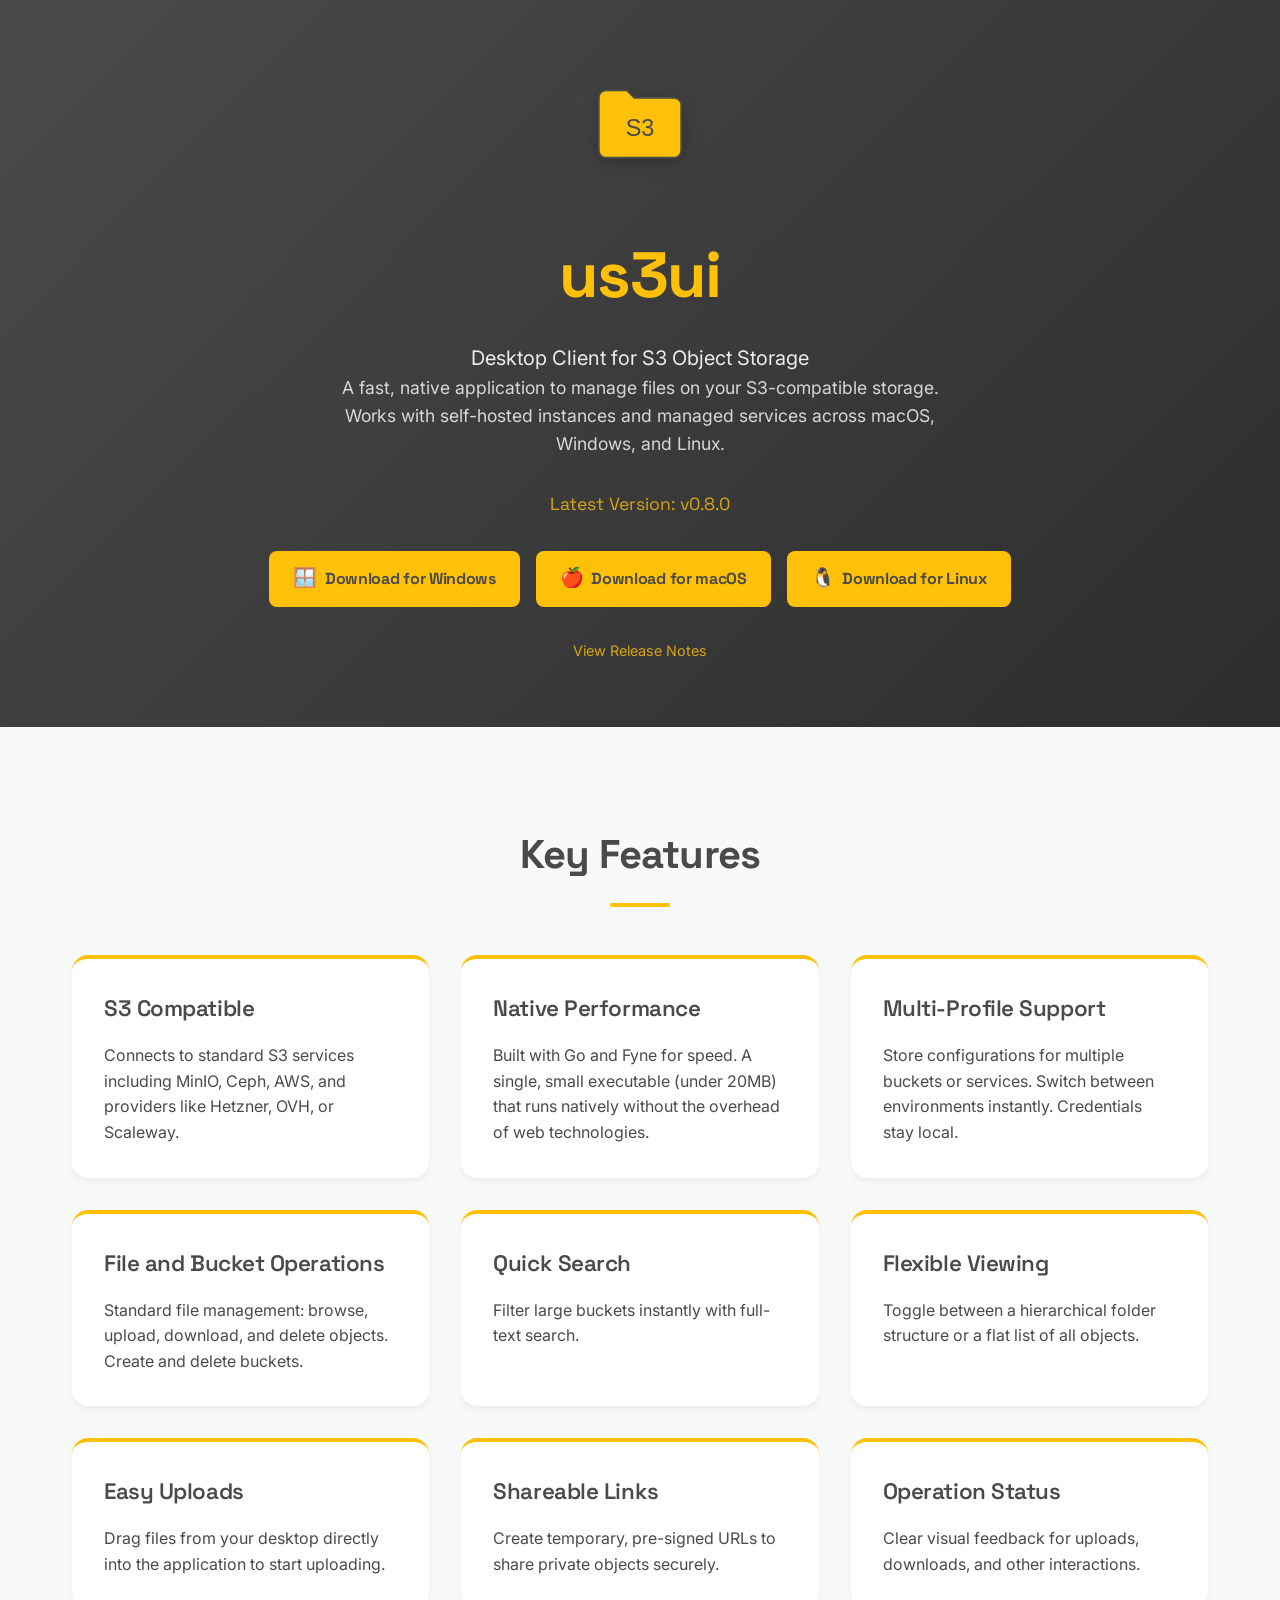
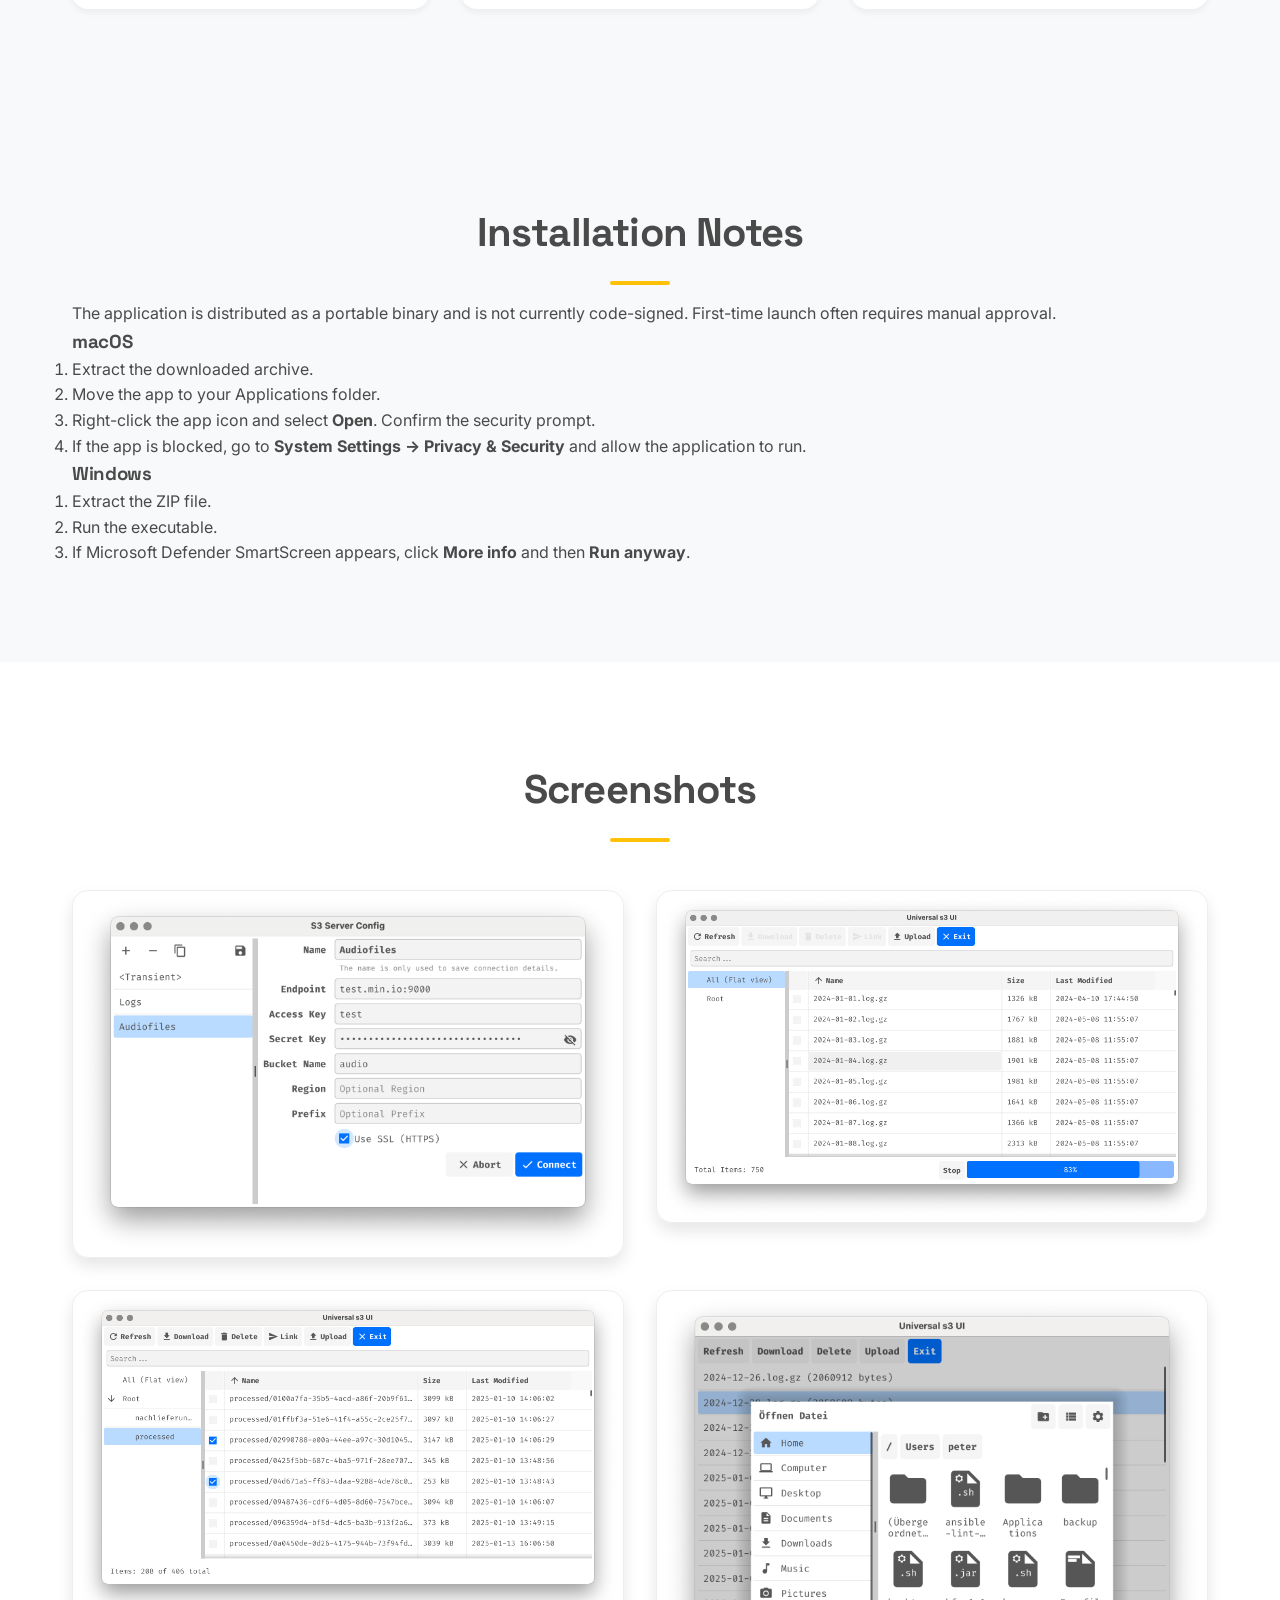
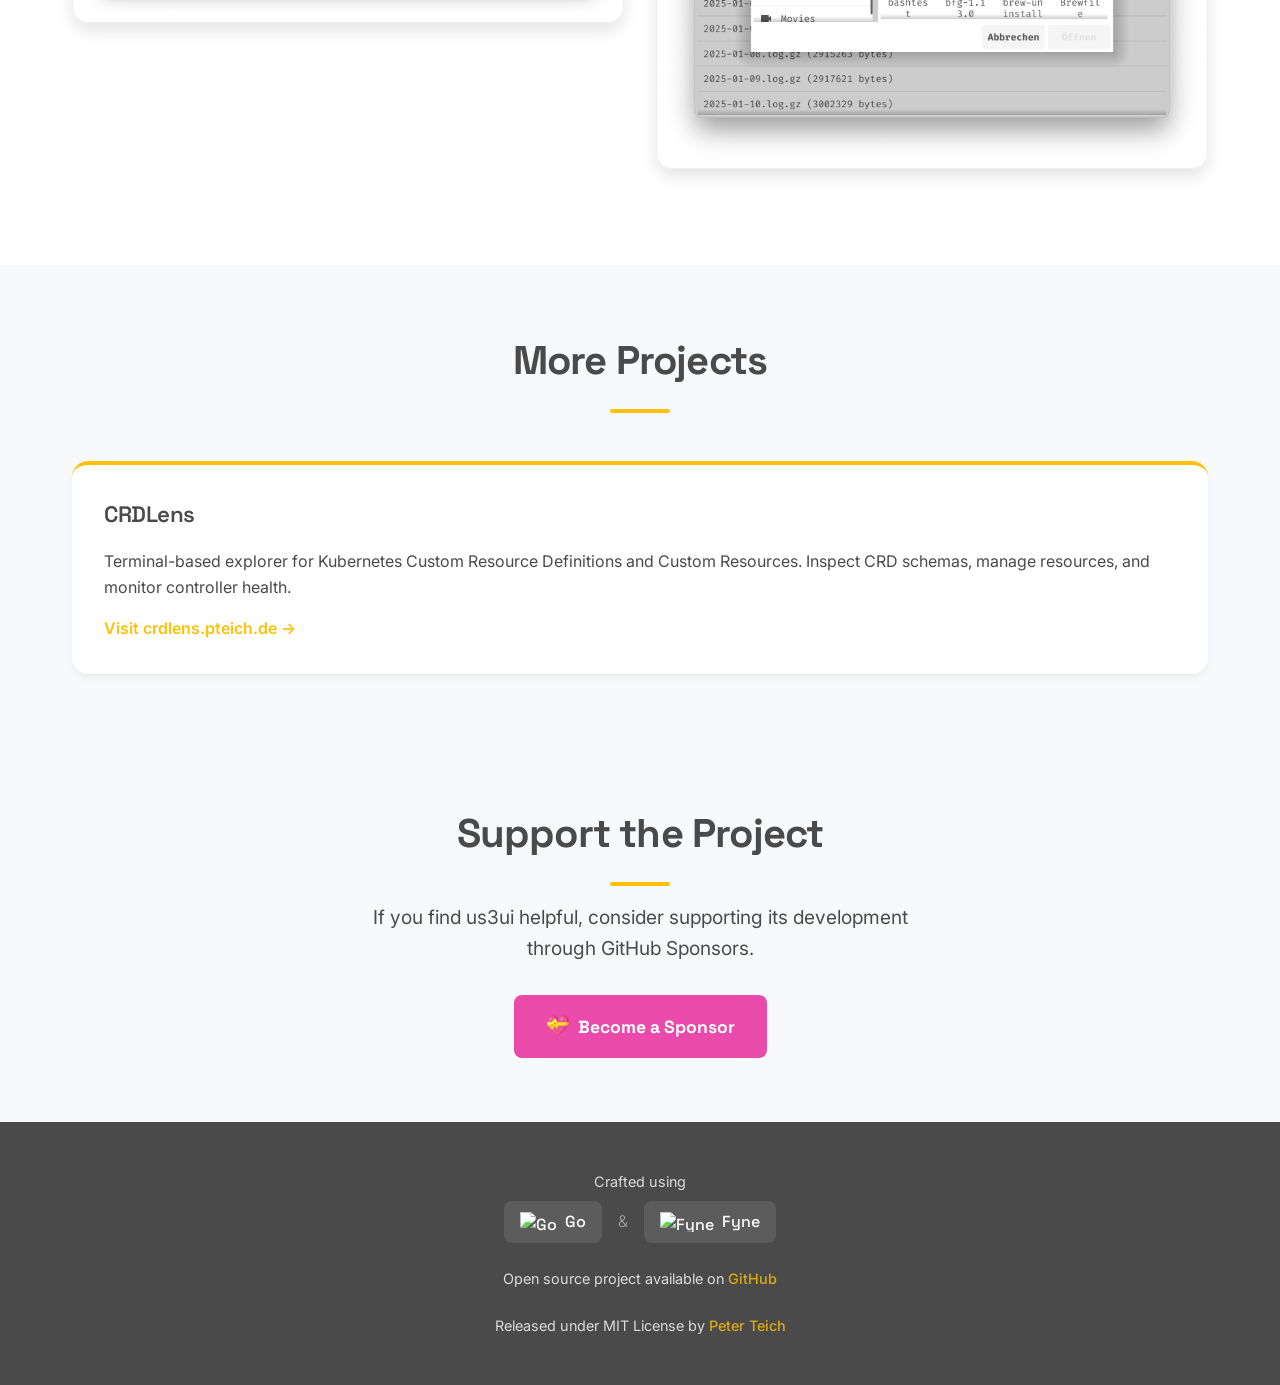
==== commit 728b7e0c: "Update website" ====
--- a/website/index.html
+++ b/website/index.html
@@ -699,7 +699,7 @@
                     Open source project available on
                     <a href="https://github.com/pteich/us3ui">GitHub</a>
                 </p>
-                <p class="license">Released under MIT License</p>
+                <p class="license">Released under MIT License by <a href="https://peter-teich.de/">Peter Teich</a></p>
             </div>
         </div>
     </footer>
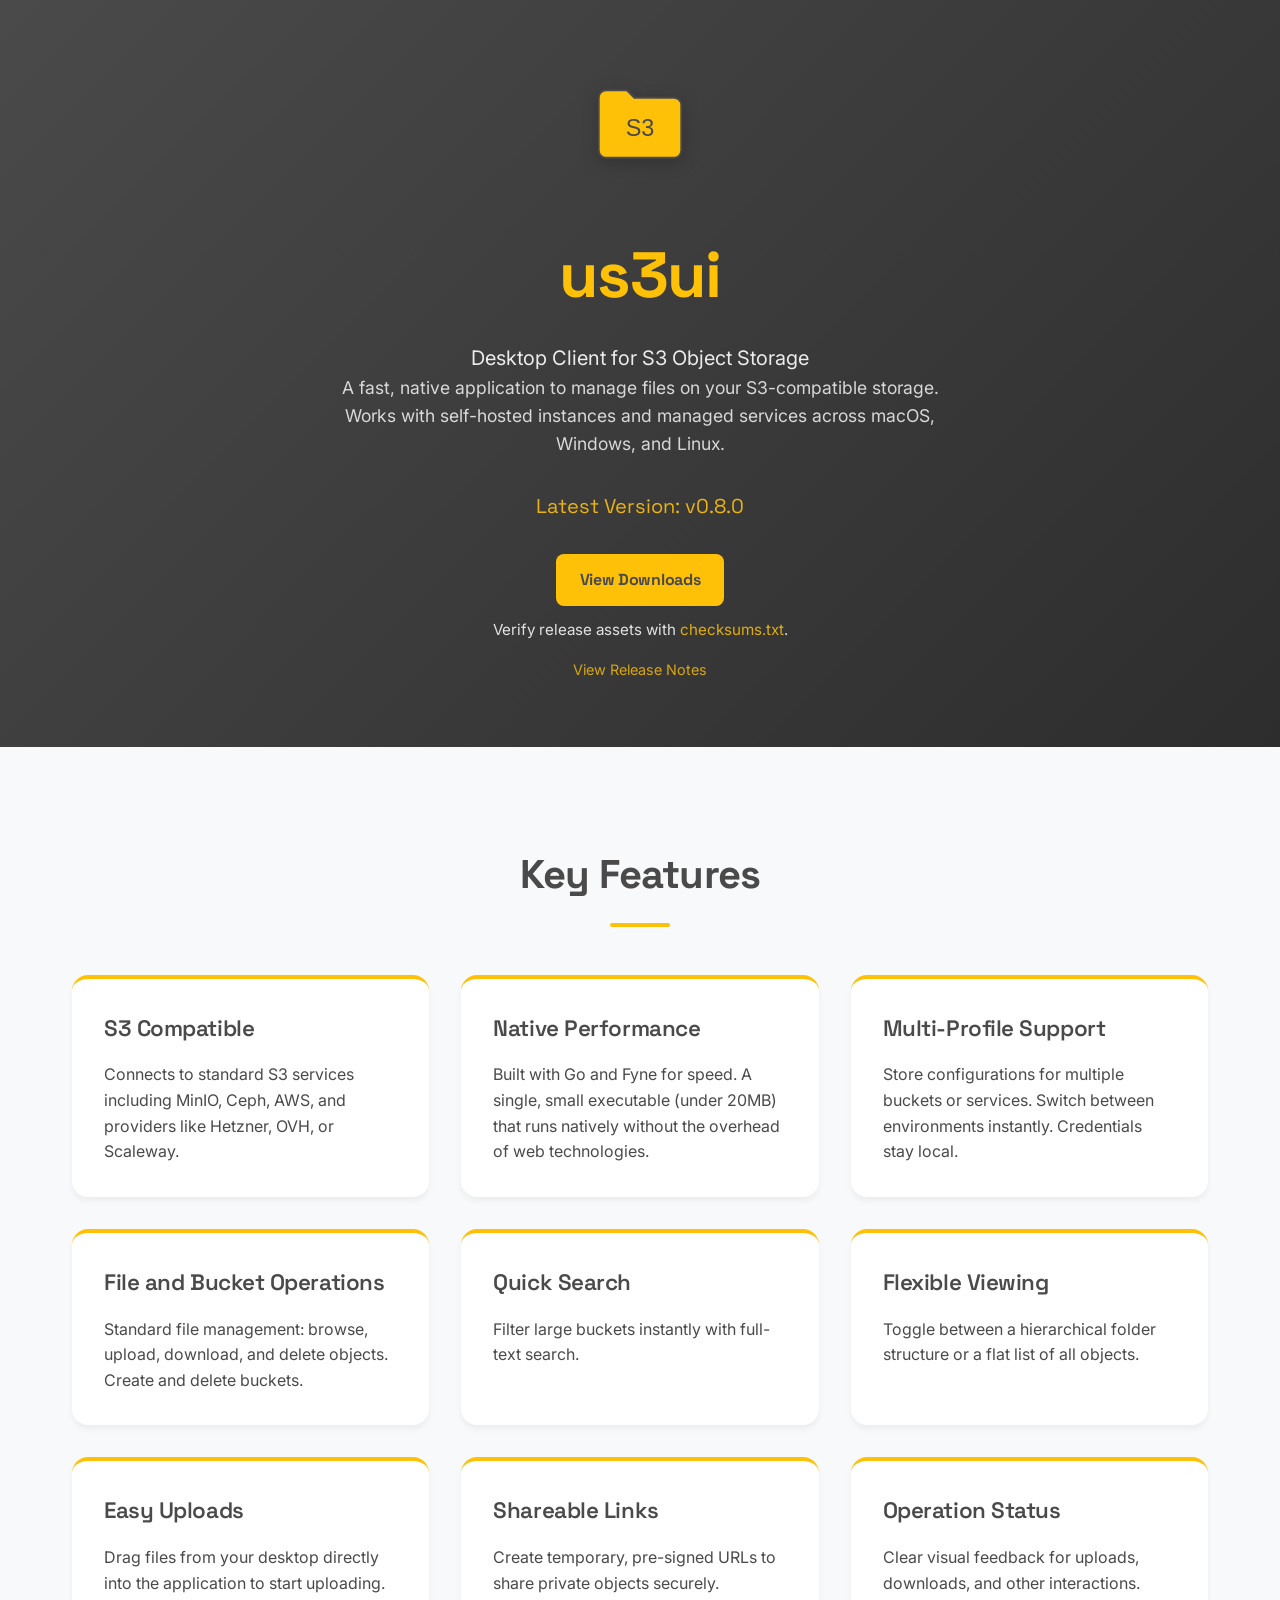
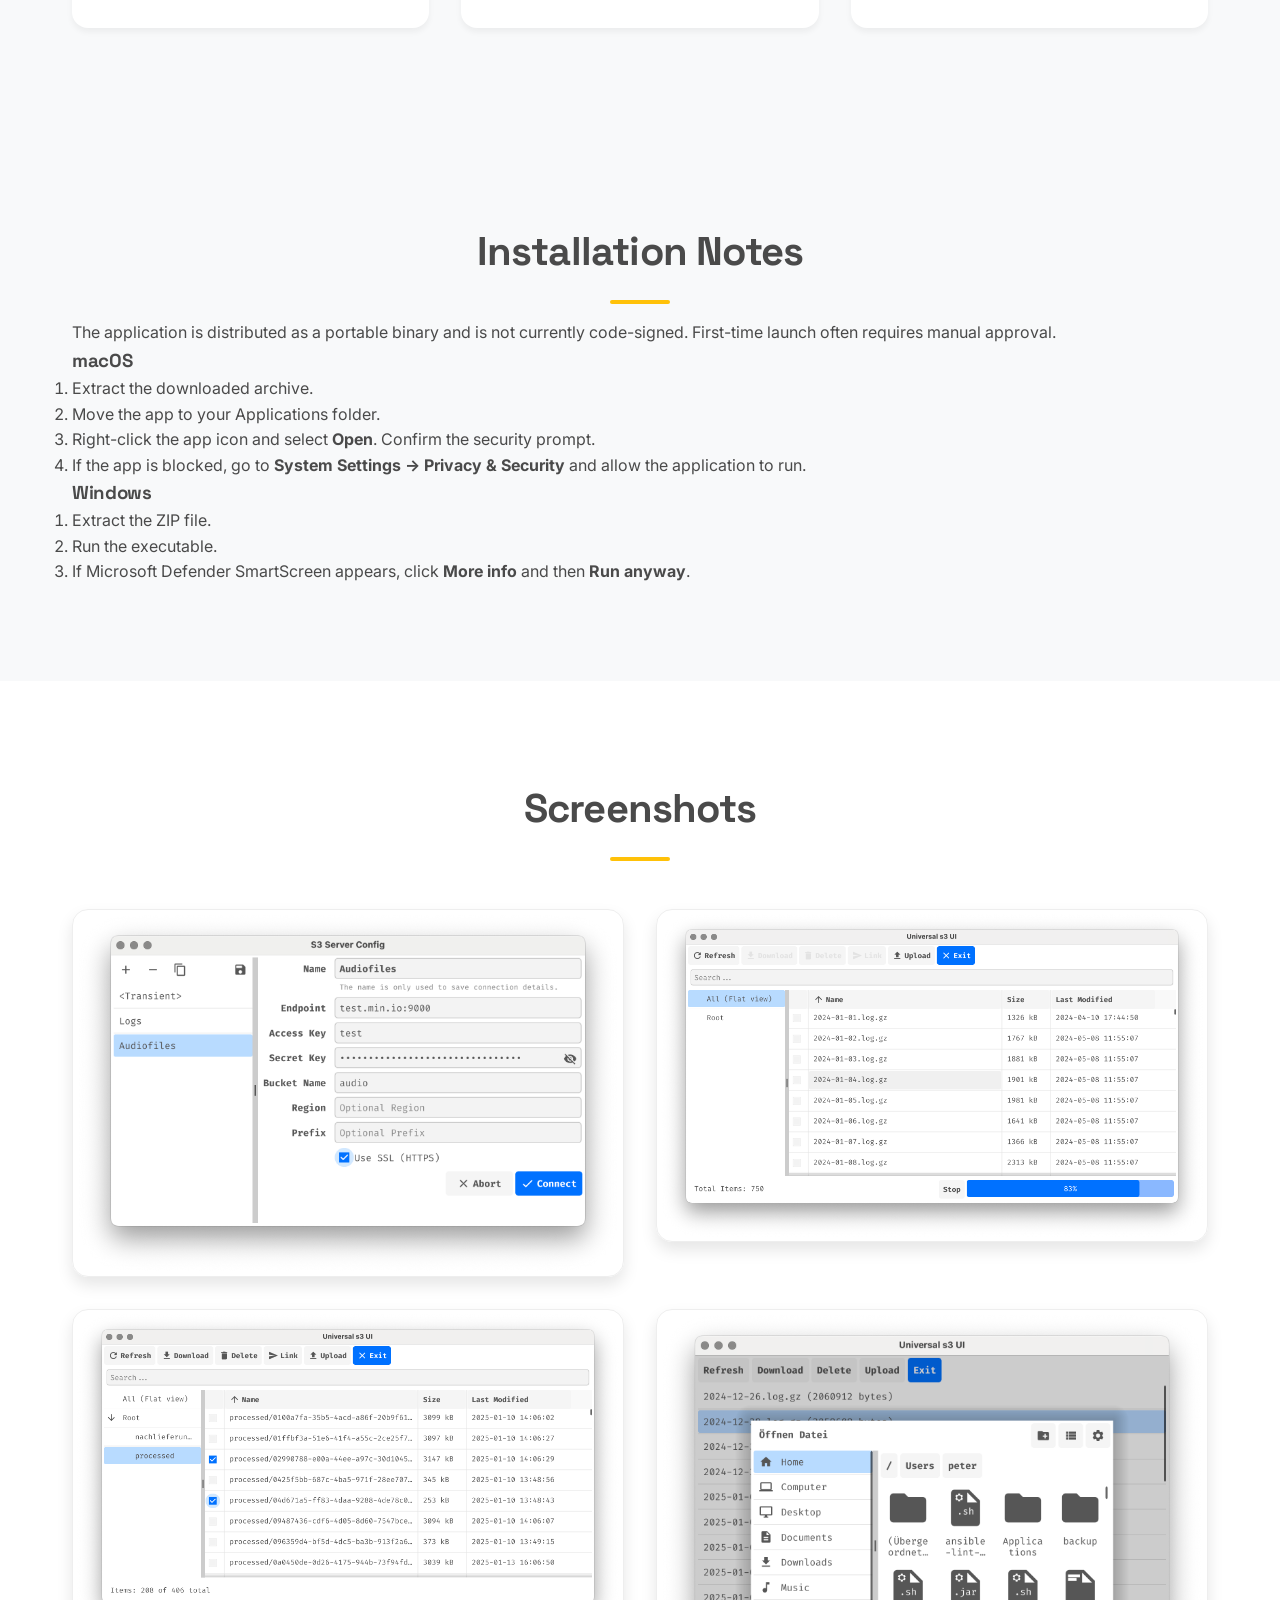
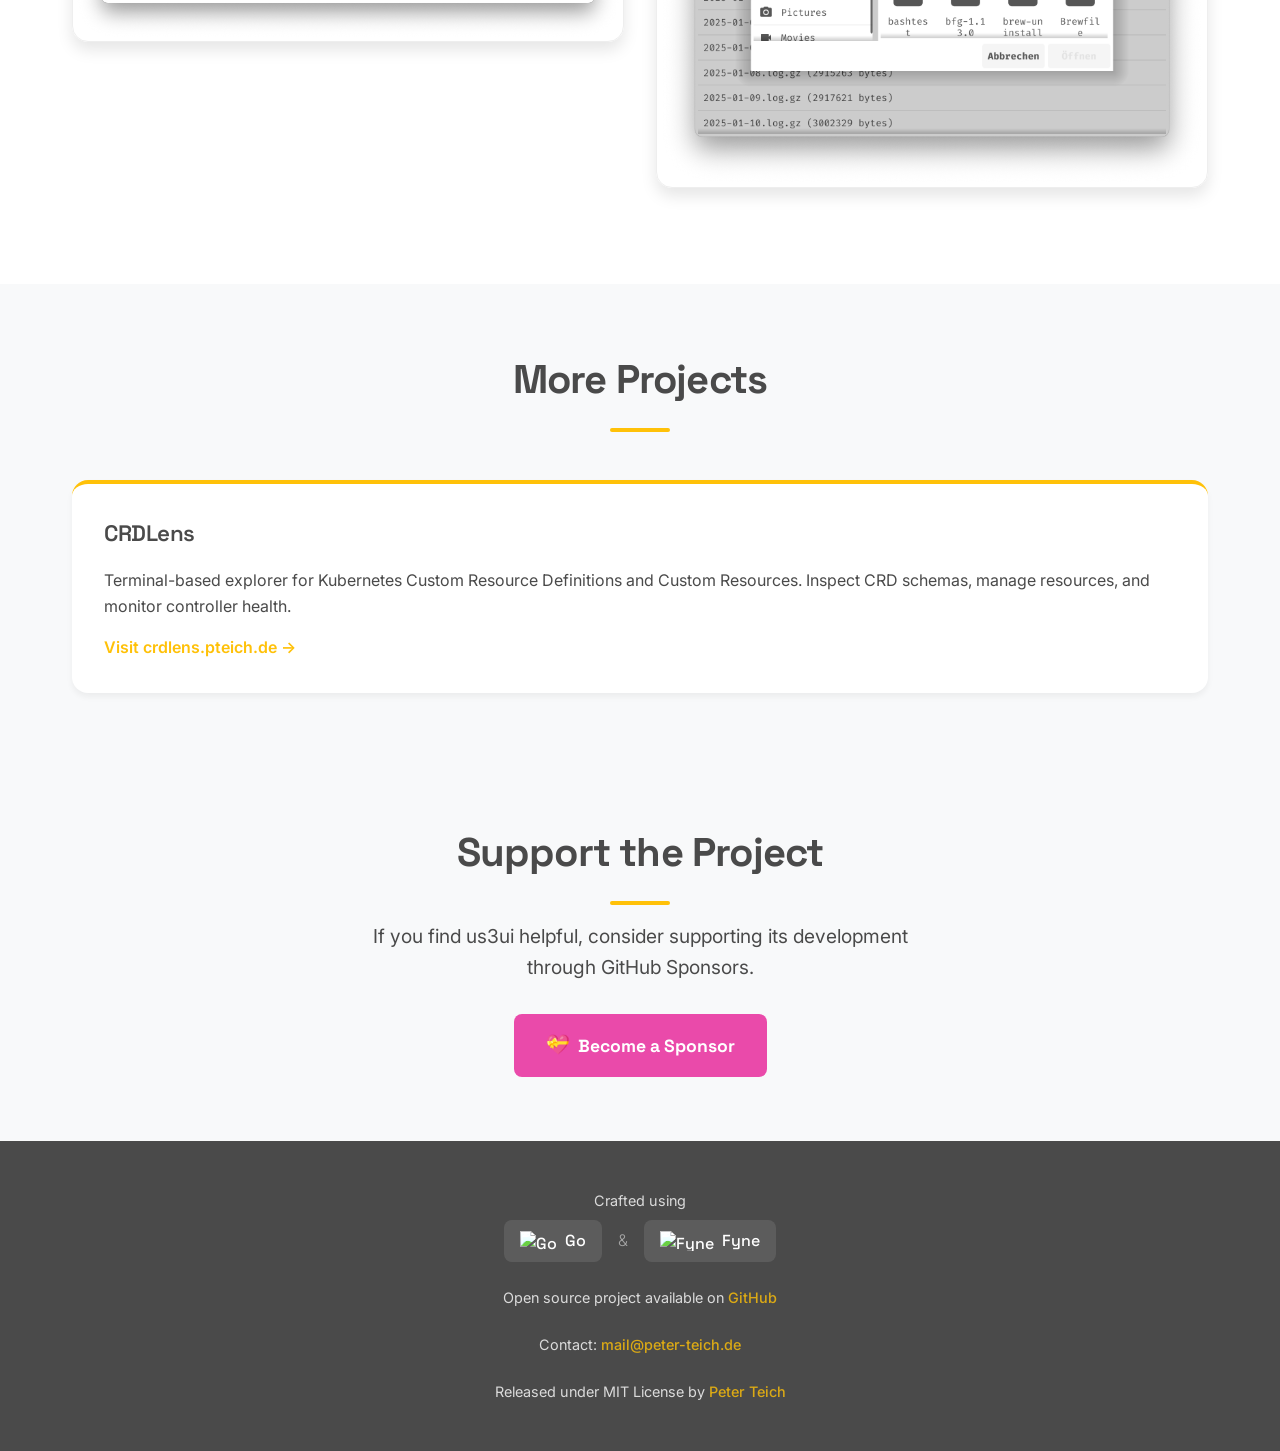
==== commit c556dfb3: "Update website" ====
--- a/website/index.html
+++ b/website/index.html
@@ -516,23 +516,13 @@
             </p>
             <div class="download-section">
                 <p class="version">Latest Version: v0.8.0</p>
-                <div class="download-buttons">
-                    <a href="https://github.com/pteich/us3ui/releases/latest/download/Universal.s3.GUI.Windows.exe.zip"
-                        class="download-btn">
-                        <span class="platform-icon">🪟</span>
-                        Download for Windows
-                    </a>
-                    <a href="https://github.com/pteich/us3ui/releases/latest/download/Universal.s3.GUI.macOS.zip"
-                        class="download-btn">
-                        <span class="platform-icon">🍎</span>
-                        Download for macOS
-                    </a>
-                    <a href="https://github.com/pteich/us3ui/releases/latest/download/Universal.s3.GUI.Linux.tar.xz"
-                        class="download-btn">
-                        <span class="platform-icon">🐧</span>
-                        Download for Linux
-                    </a>
-                </div>
+                <a href="https://github.com/pteich/us3ui/releases/latest" class="download-btn">
+                    View Downloads
+                </a>
+                <p style="margin-top: 0.75rem; font-size: 0.95rem; opacity: 0.85;">
+                    Verify release assets with <a href="https://github.com/pteich/us3ui/releases/latest/download/checksums.txt"
+                        style="color: var(--primary); text-decoration: none;">checksums.txt</a>.
+                </p>
                 <a href="https://github.com/pteich/us3ui/releases/latest" class="release-notes">
                     View Release Notes
                 </a>
@@ -699,10 +689,13 @@
                     Open source project available on
                     <a href="https://github.com/pteich/us3ui">GitHub</a>
                 </p>
+                <p class="repo-info">
+                    Contact: <a href="mailto:mail@peter-teich.de">mail@peter-teich.de</a>
+                </p>
                 <p class="license">Released under MIT License by <a href="https://peter-teich.de/">Peter Teich</a></p>
             </div>
         </div>
     </footer>
 </body>
 
-</html>+</html>
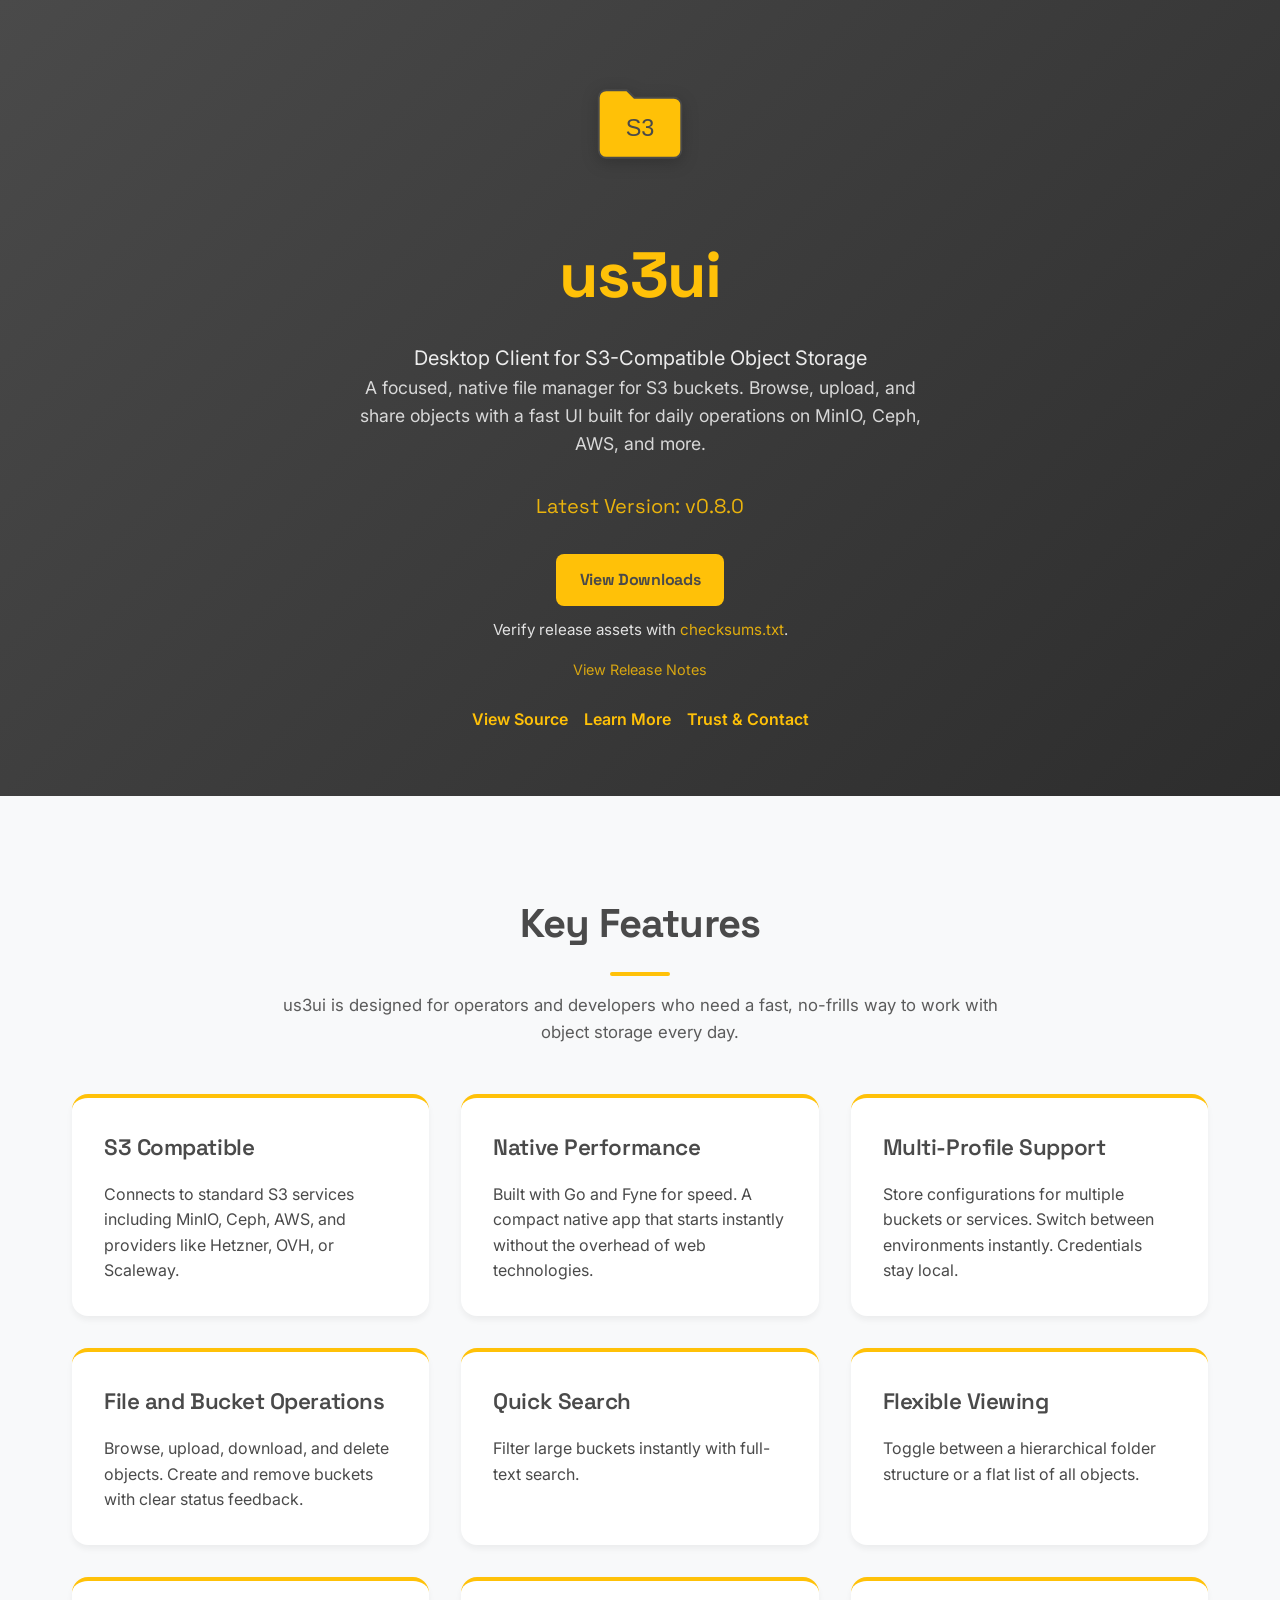
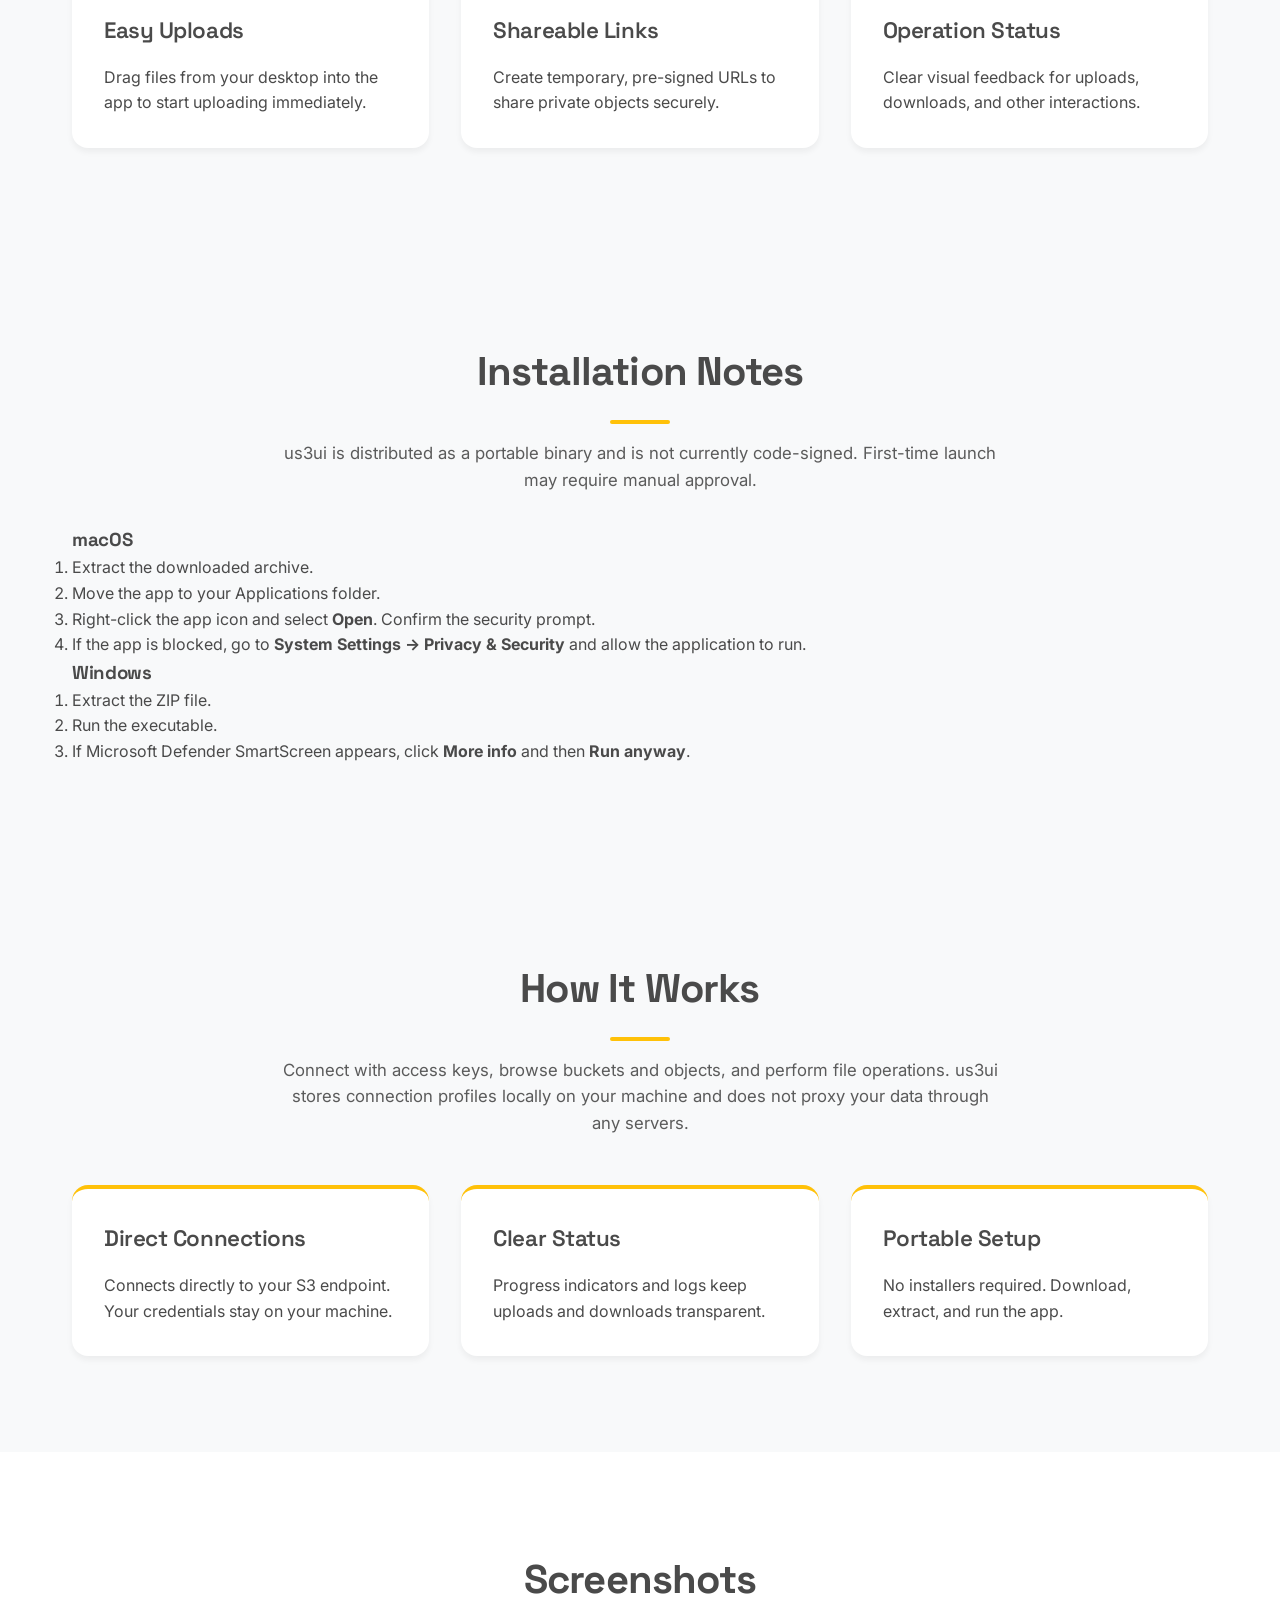
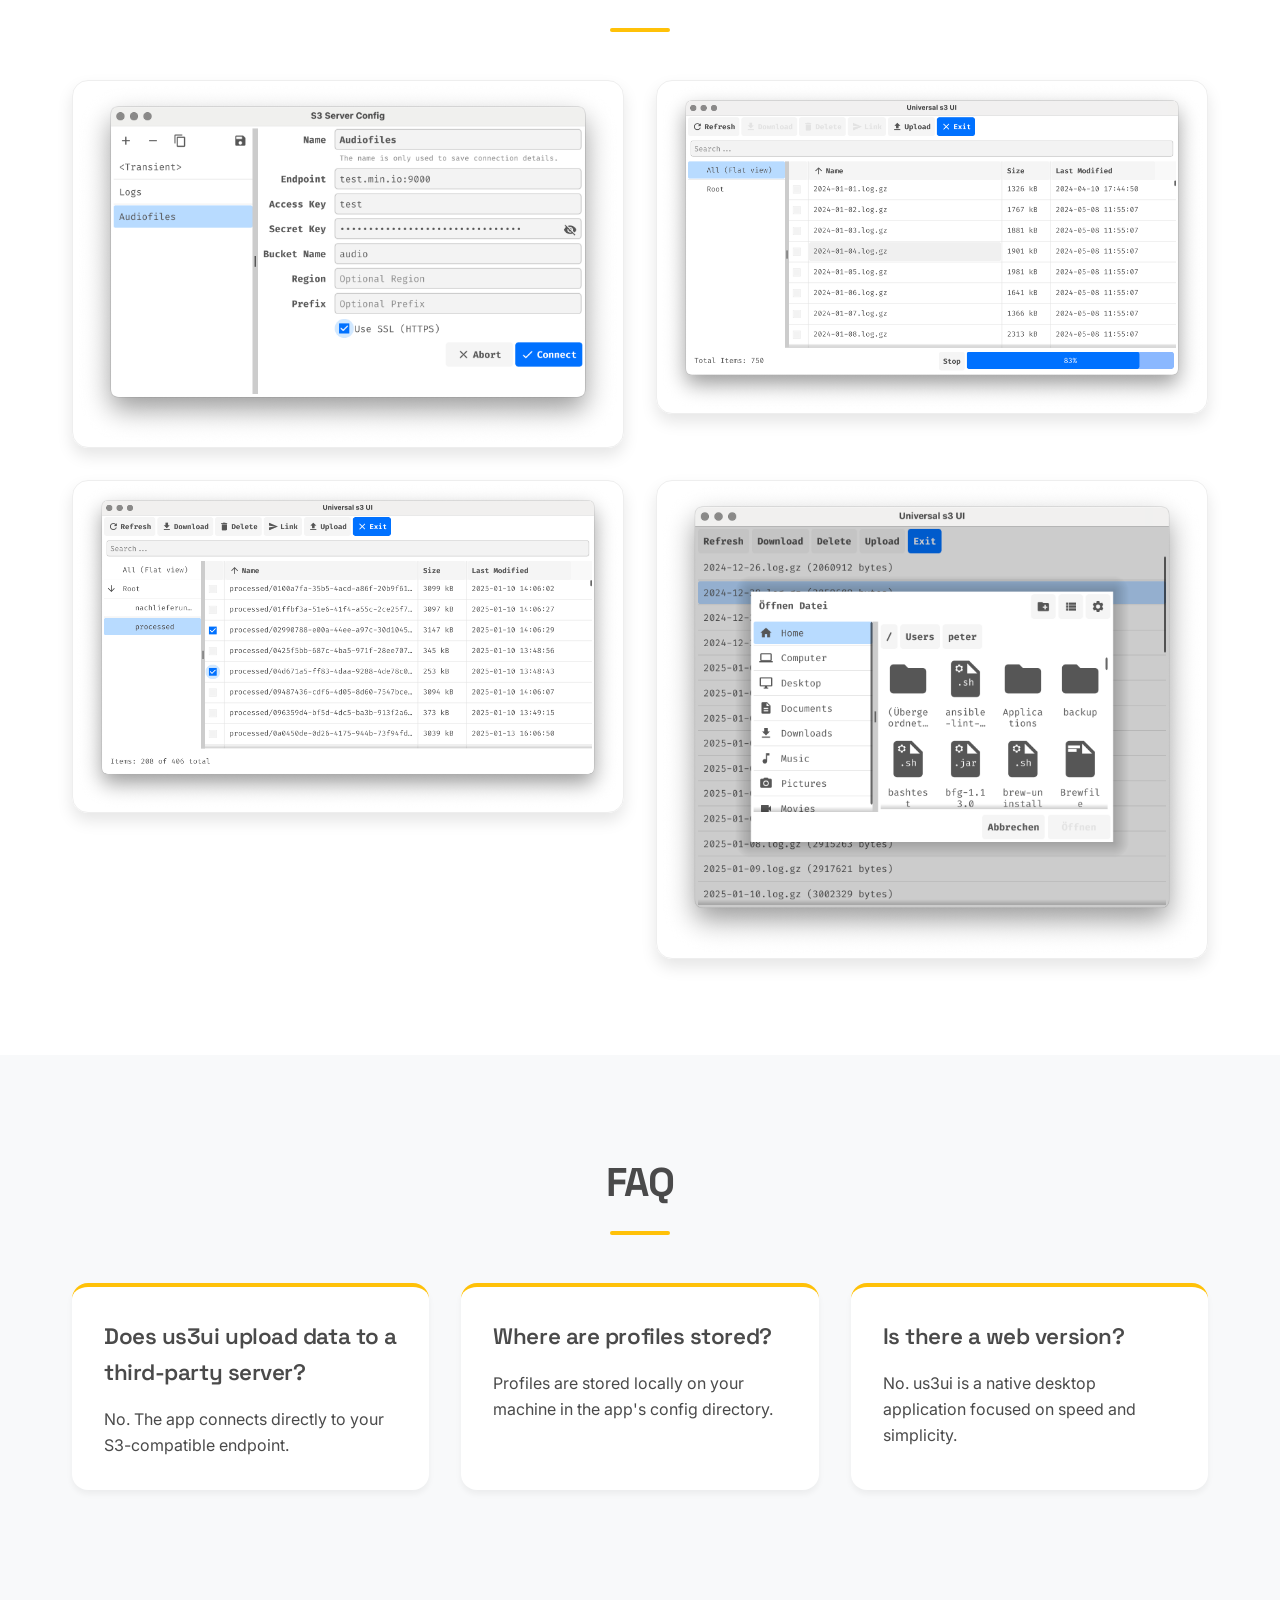
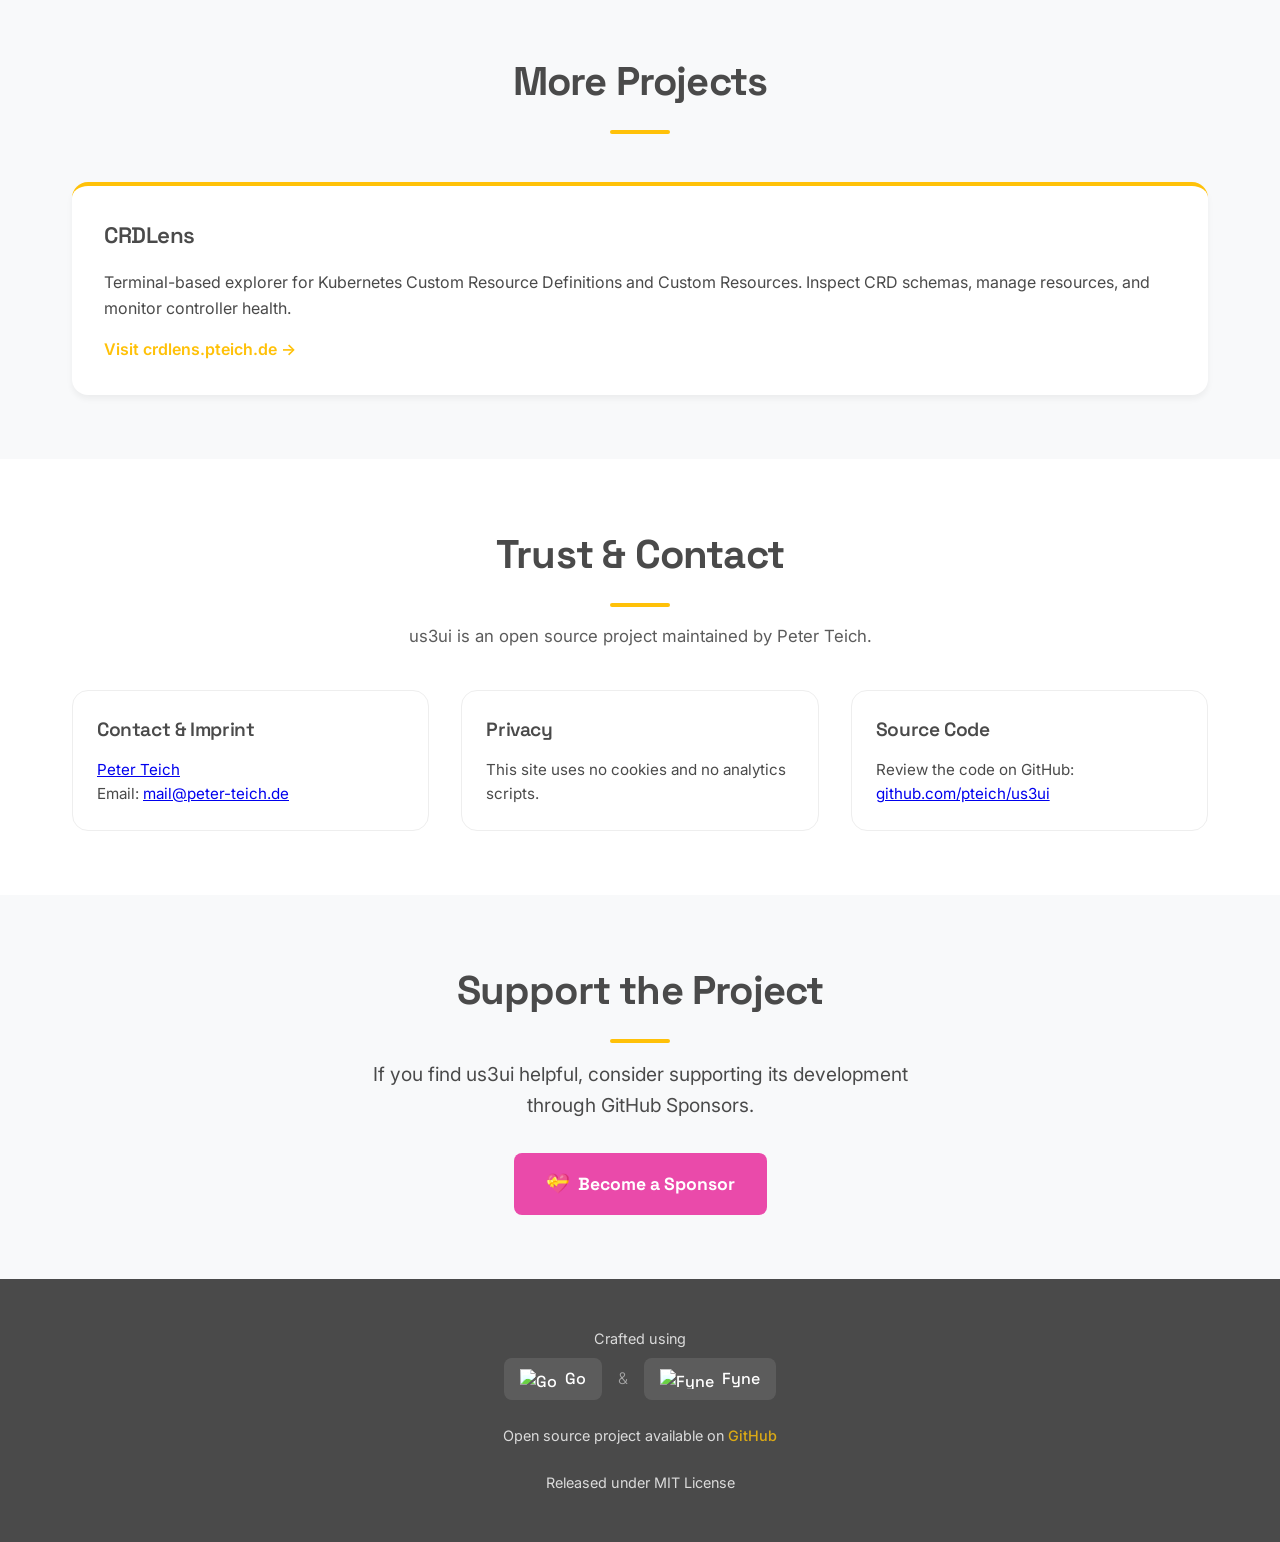
==== commit ba13acdb: "Update website" ====
--- a/website/index.html
+++ b/website/index.html
@@ -501,6 +501,63 @@
                 padding: 0 2rem;
             }
         }
+
+        .section-lead {
+            text-align: center;
+            max-width: 720px;
+            margin: 0 auto 2rem;
+            font-size: 1.05rem;
+            color: var(--secondary);
+            opacity: 0.9;
+        }
+
+        .link-row {
+            display: flex;
+            gap: 1rem;
+            justify-content: center;
+            flex-wrap: wrap;
+            margin-top: 1.5rem;
+        }
+
+        .link-row a {
+            color: var(--primary);
+            text-decoration: none;
+            font-weight: 600;
+        }
+
+        .link-row a:hover {
+            text-decoration: underline;
+        }
+
+        .trust {
+            padding: 4rem 0;
+            background: white;
+        }
+
+        .trust-grid {
+            display: grid;
+            grid-template-columns: repeat(auto-fit, minmax(260px, 1fr));
+            gap: 2rem;
+            margin-top: 2.5rem;
+        }
+
+        .trust-card {
+            padding: 1.5rem;
+            border-radius: 1rem;
+            border: 1px solid #eee;
+            background: #fff;
+        }
+
+        .trust-card h3 {
+            margin-bottom: 0.75rem;
+            color: var(--secondary);
+            font-size: 1.2rem;
+            font-weight: 600;
+        }
+
+        .trust-card p {
+            font-size: 0.95rem;
+        }
     </style>
 </head>
 
@@ -509,10 +566,10 @@
         <div class="container">
             <img src="Icon.svg" alt="us3ui logo" class="app-icon" />
             <h1>us3ui</h1>
-            <p>Desktop Client for S3 Object Storage</p>
+            <p>Desktop Client for S3-Compatible Object Storage</p>
             <p>
-                A fast, native application to manage files on your S3-compatible storage.
-                Works with self-hosted instances and managed services across macOS, Windows, and Linux.
+                A focused, native file manager for S3 buckets. Browse, upload, and share objects with
+                a fast UI built for daily operations on MinIO, Ceph, AWS, and more.
             </p>
             <div class="download-section">
                 <p class="version">Latest Version: v0.8.0</p>
@@ -520,19 +577,29 @@
                     View Downloads
                 </a>
                 <p style="margin-top: 0.75rem; font-size: 0.95rem; opacity: 0.85;">
-                    Verify release assets with <a href="https://github.com/pteich/us3ui/releases/latest/download/checksums.txt"
+                    Verify release assets with <a
+                        href="https://github.com/pteich/us3ui/releases/latest/download/checksums.txt"
                         style="color: var(--primary); text-decoration: none;">checksums.txt</a>.
                 </p>
                 <a href="https://github.com/pteich/us3ui/releases/latest" class="release-notes">
                     View Release Notes
                 </a>
             </div>
+            <div class="link-row">
+                <a href="https://github.com/pteich/us3ui">View Source</a>
+                <a href="#features">Learn More</a>
+                <a href="#trust">Trust &amp; Contact</a>
+            </div>
         </div>
     </section>
 
-    <section class="features">
+    <section class="features" id="features">
         <div class="container">
             <h2 class="section-title">Key Features</h2>
+            <p class="section-lead">
+                us3ui is designed for operators and developers who need a fast, no-frills way to work with
+                object storage every day.
+            </p>
             <div class="features-grid">
                 <div class="feature-card">
                     <h3>S3 Compatible</h3>
@@ -544,8 +611,8 @@
                 <div class="feature-card">
                     <h3>Native Performance</h3>
                     <p>
-                        Built with Go and Fyne for speed. A single, small executable (under 20MB)
-                        that runs natively without the overhead of web technologies.
+                        Built with Go and Fyne for speed. A compact native app that starts instantly
+                        without the overhead of web technologies.
                     </p>
                 </div>
                 <div class="feature-card">
@@ -558,8 +625,8 @@
                 <div class="feature-card">
                     <h3>File and Bucket Operations</h3>
                     <p>
-                        Standard file management: browse, upload, download, and delete objects. Create and delete
-                        buckets.
+                        Browse, upload, download, and delete objects. Create and remove buckets with clear
+                        status feedback.
                     </p>
                 </div>
                 <div class="feature-card">
@@ -575,7 +642,7 @@
                 <div class="feature-card">
                     <h3>Easy Uploads</h3>
                     <p>
-                        Drag files from your desktop directly into the application to start uploading.
+                        Drag files from your desktop into the app to start uploading immediately.
                     </p>
                 </div>
                 <div class="feature-card">
@@ -595,8 +662,10 @@
     <section class="features" id="unsigned">
         <div class="container">
             <h2 class="section-title">Installation Notes</h2>
-            <p>The application is distributed as a portable binary and is not currently code-signed. First-time launch
-                often requires manual approval.</p>
+            <p class="section-lead">
+                us3ui is distributed as a portable binary and is not currently code-signed. First-time launch
+                may require manual approval.
+            </p>
 
             <h3>macOS</h3>
             <ol>
@@ -615,6 +684,36 @@
                         anyway</strong>.</li>
             </ol>
 
+        </div>
+    </section>
+
+    <section class="features">
+        <div class="container">
+            <h2 class="section-title">How It Works</h2>
+            <p class="section-lead">
+                Connect with access keys, browse buckets and objects, and perform file operations. us3ui stores
+                connection profiles locally on your machine and does not proxy your data through any servers.
+            </p>
+            <div class="features-grid">
+                <div class="feature-card">
+                    <h3>Direct Connections</h3>
+                    <p>
+                        Connects directly to your S3 endpoint. Your credentials stay on your machine.
+                    </p>
+                </div>
+                <div class="feature-card">
+                    <h3>Clear Status</h3>
+                    <p>
+                        Progress indicators and logs keep uploads and downloads transparent.
+                    </p>
+                </div>
+                <div class="feature-card">
+                    <h3>Portable Setup</h3>
+                    <p>
+                        No installers required. Download, extract, and run the app.
+                    </p>
+                </div>
+            </div>
         </div>
     </section>
 
@@ -633,6 +732,26 @@
         </div>
     </section>
 
+    <section class="features">
+        <div class="container">
+            <h2 class="section-title">FAQ</h2>
+            <div class="features-grid">
+                <div class="feature-card">
+                    <h3>Does us3ui upload data to a third-party server?</h3>
+                    <p>No. The app connects directly to your S3-compatible endpoint.</p>
+                </div>
+                <div class="feature-card">
+                    <h3>Where are profiles stored?</h3>
+                    <p>Profiles are stored locally on your machine in the app's config directory.</p>
+                </div>
+                <div class="feature-card">
+                    <h3>Is there a web version?</h3>
+                    <p>No. us3ui is a native desktop application focused on speed and simplicity.</p>
+                </div>
+            </div>
+        </div>
+    </section>
+
     <section class="more-projects">
         <div class="container">
             <h2 class="section-title">More Projects</h2>
@@ -646,6 +765,36 @@
                     <a href="https://crdlens.pteich.de/" target="_blank" rel="noopener noreferrer">
                         Visit crdlens.pteich.de →
                     </a>
+                </div>
+            </div>
+        </div>
+    </section>
+
+    <section class="trust" id="trust">
+        <div class="container">
+            <h2 class="section-title">Trust &amp; Contact</h2>
+            <p class="section-lead">
+                us3ui is an open source project maintained by Peter Teich.
+            </p>
+            <div class="trust-grid">
+                <div class="trust-card">
+                    <h3>Contact & Imprint</h3>
+                    <p><a href="https://peter-teich.de/">Peter Teich</a></p>
+                    <p>
+                        Email: <a href="mailto:mail@peter-teich.de">mail@peter-teich.de</a>
+                    </p>
+                </div>
+
+                <div class="trust-card">
+                    <h3>Privacy</h3>
+                    <p>This site uses no cookies and no analytics scripts.</p>
+                </div>
+                <div class="trust-card">
+                    <h3>Source Code</h3>
+                    <p>
+                        Review the code on GitHub:
+                        <a href="https://github.com/pteich/us3ui">github.com/pteich/us3ui</a>
+                    </p>
                 </div>
             </div>
         </div>
@@ -689,13 +838,10 @@
                     Open source project available on
                     <a href="https://github.com/pteich/us3ui">GitHub</a>
                 </p>
-                <p class="repo-info">
-                    Contact: <a href="mailto:mail@peter-teich.de">mail@peter-teich.de</a>
-                </p>
-                <p class="license">Released under MIT License by <a href="https://peter-teich.de/">Peter Teich</a></p>
+                <p class="license">Released under MIT License</p>
             </div>
         </div>
     </footer>
 </body>
 
-</html>
+</html>
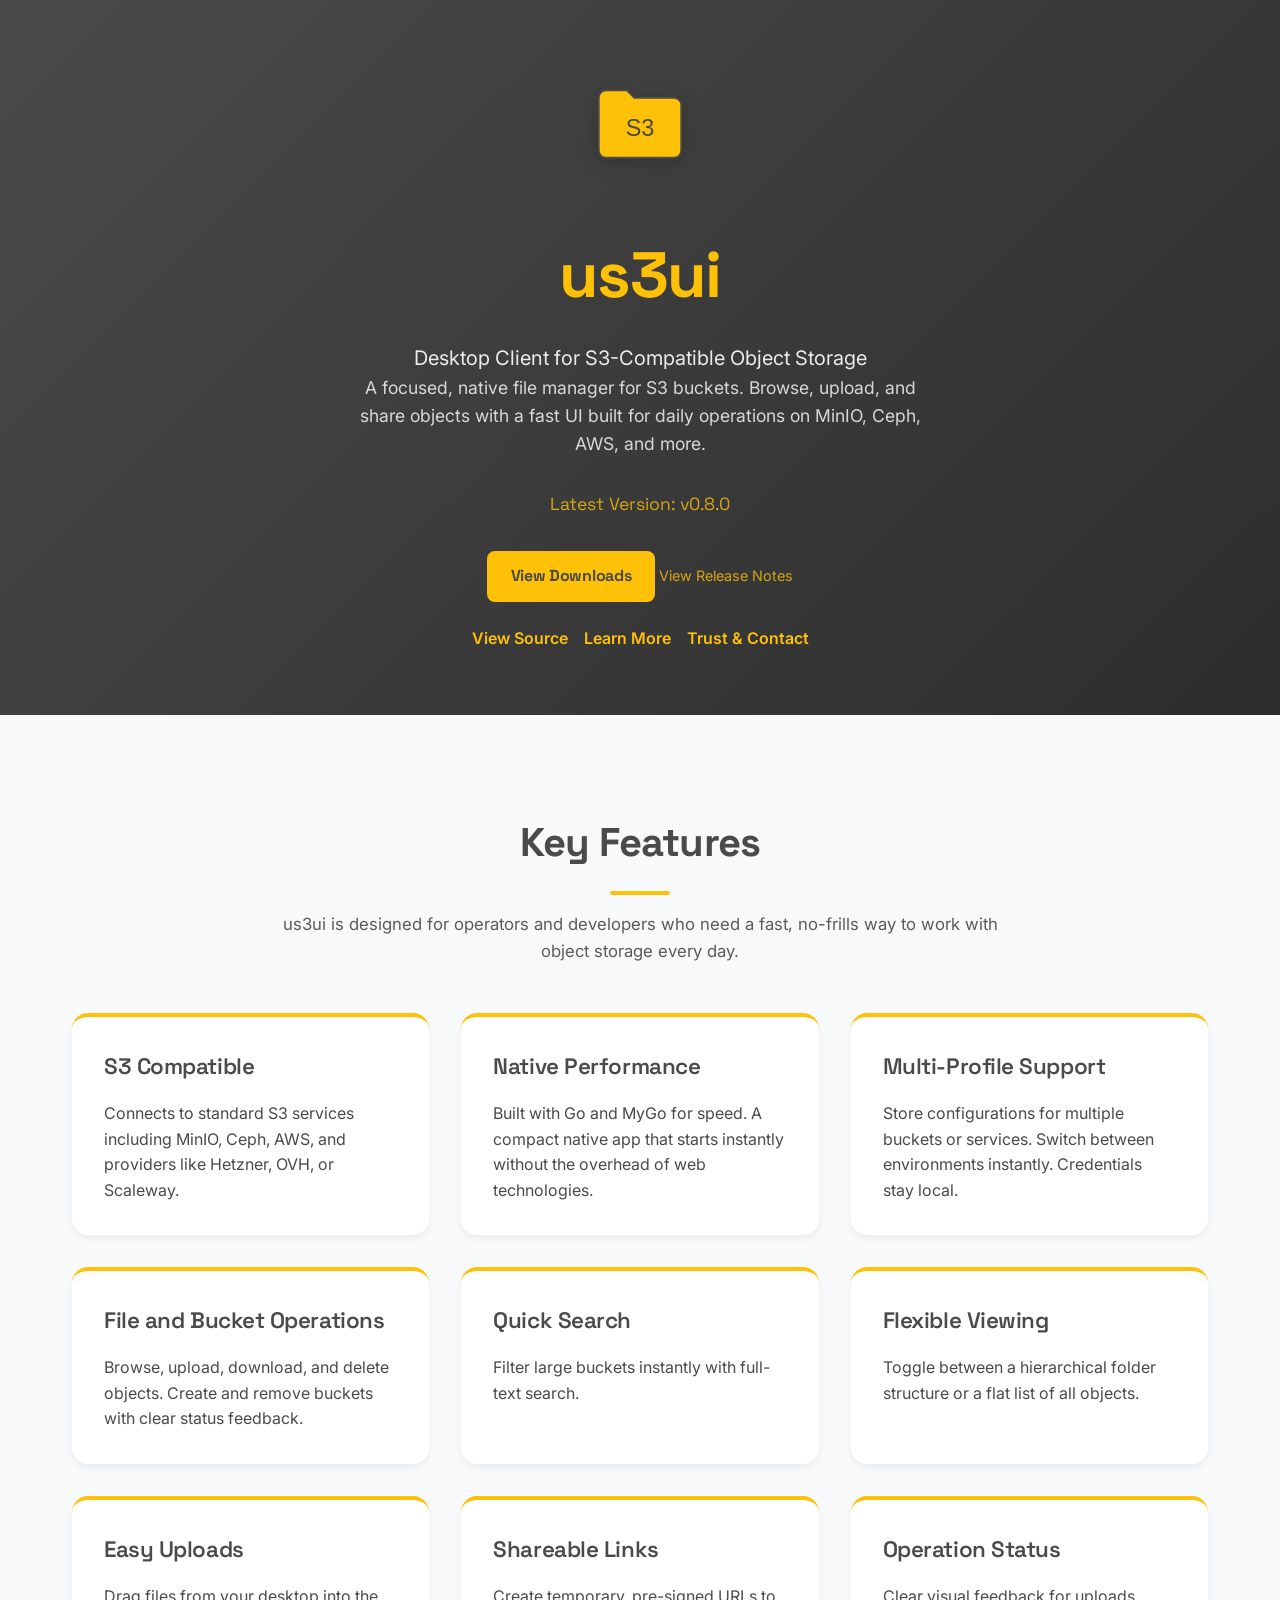
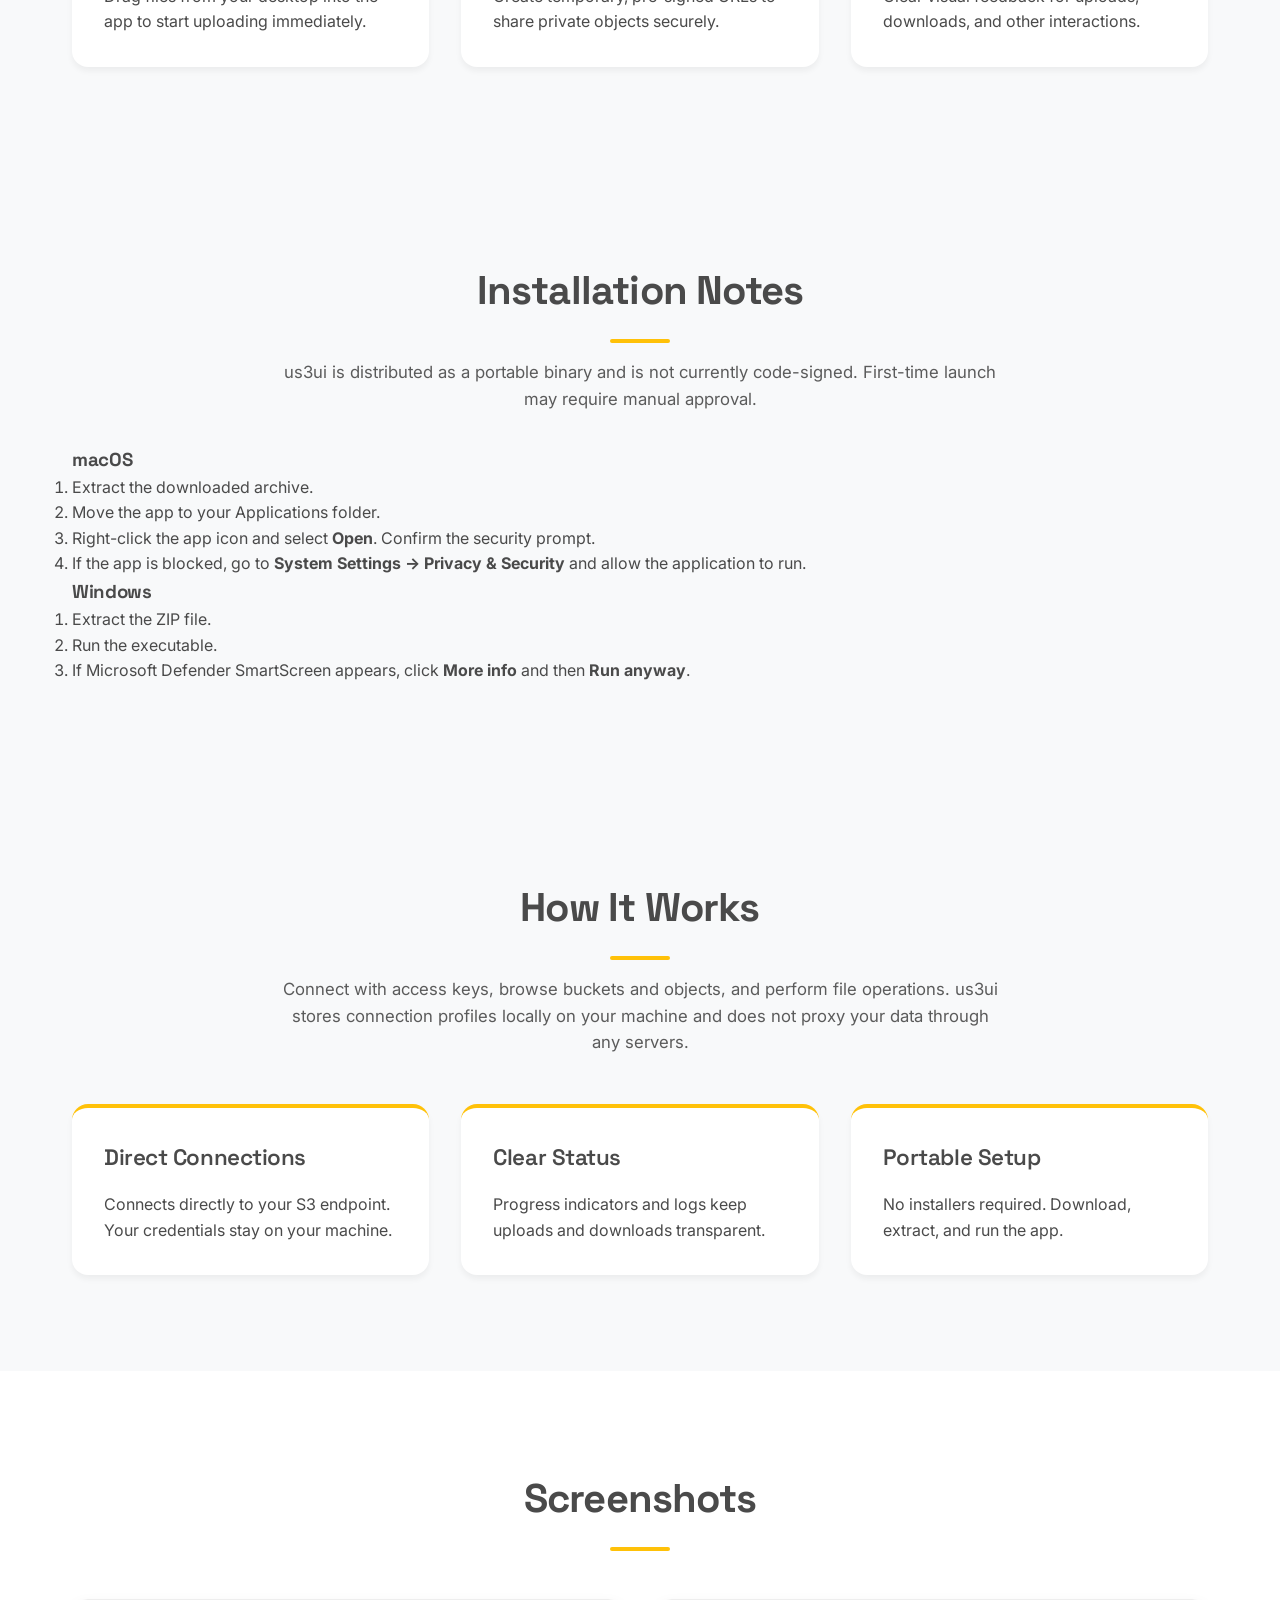
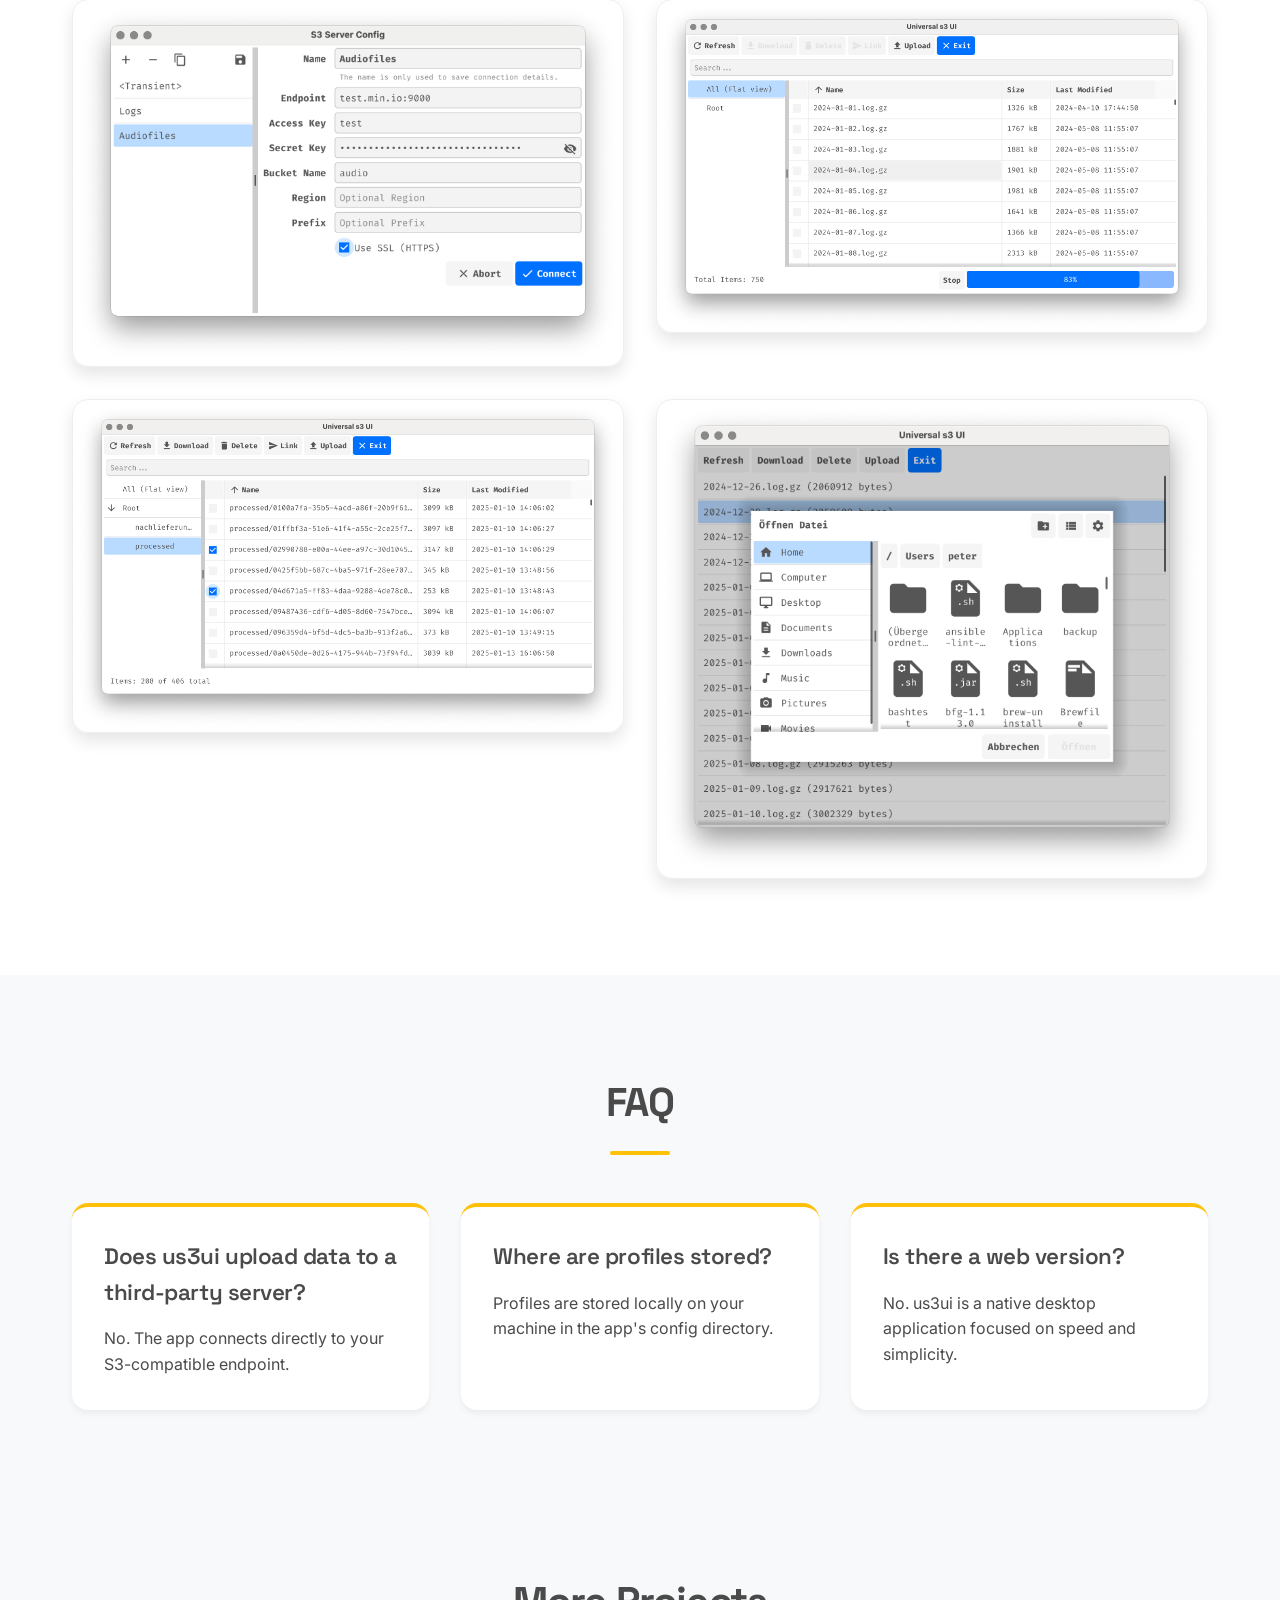
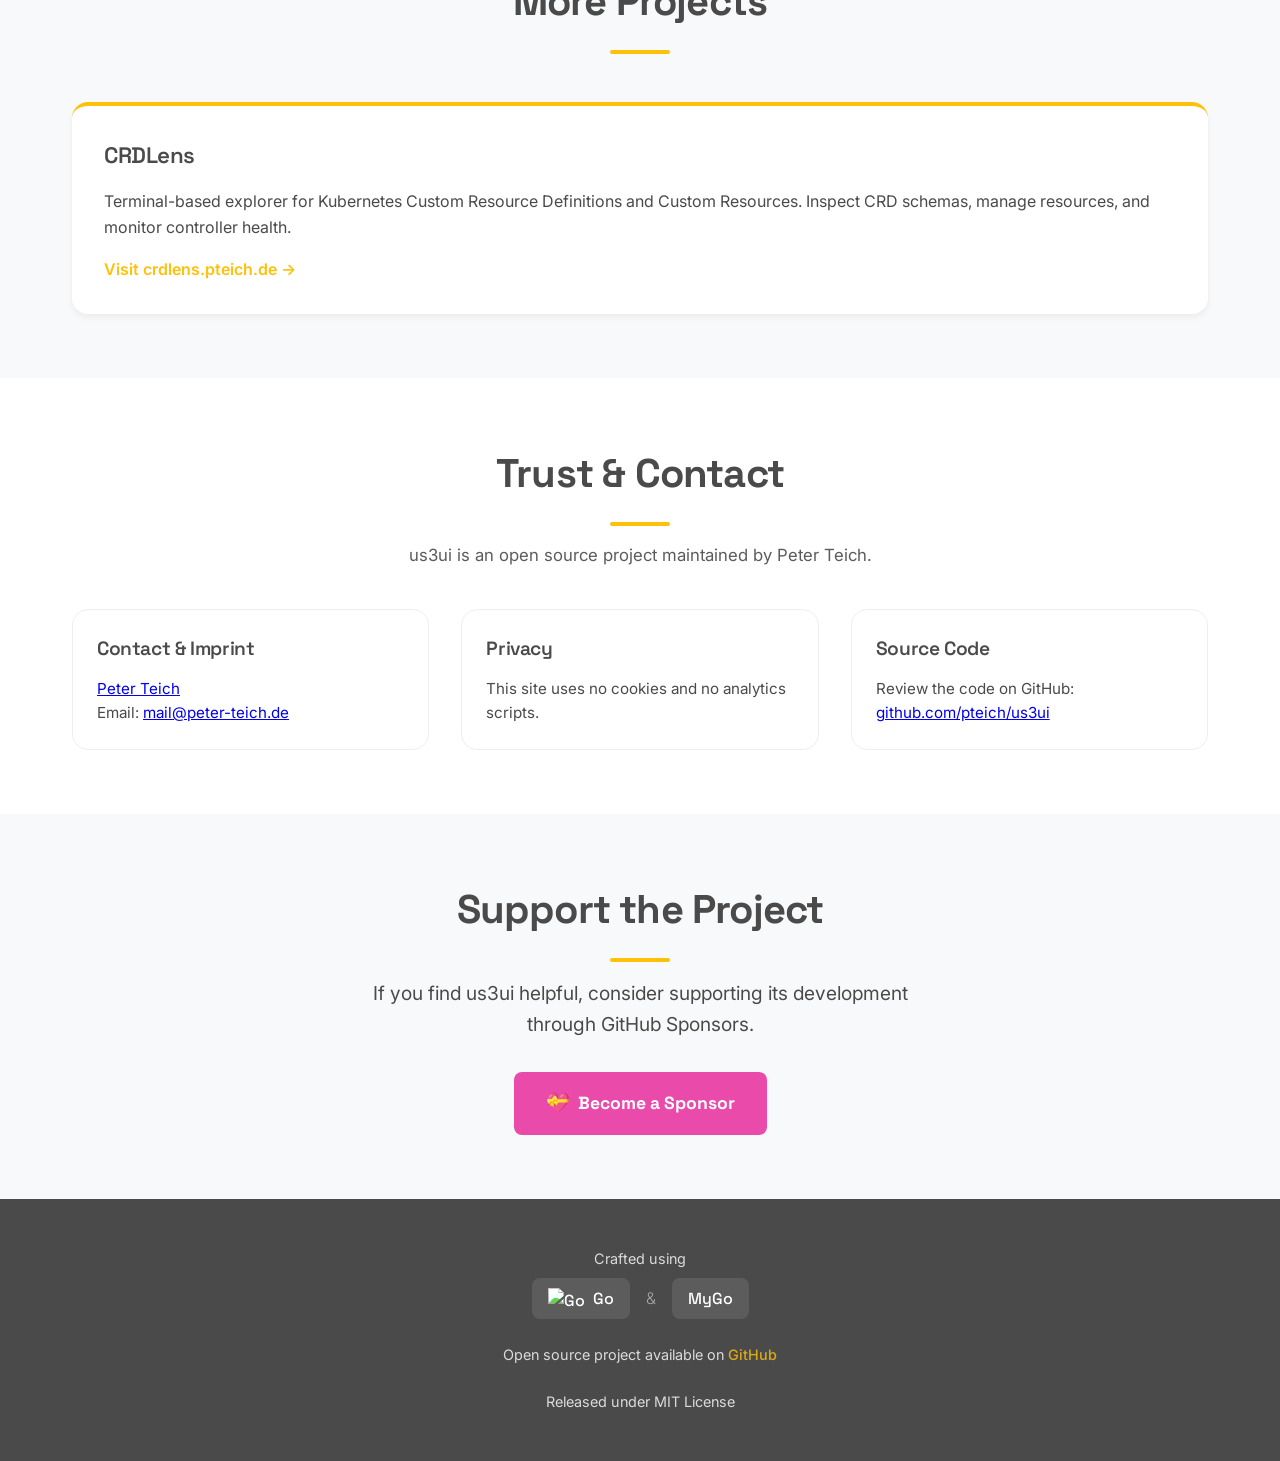
==== commit c4cdfc5e: "Migrate UI to MyGo" ====
--- a/website/index.html
+++ b/website/index.html
@@ -576,11 +576,6 @@
                 <a href="https://github.com/pteich/us3ui/releases/latest" class="download-btn">
                     View Downloads
                 </a>
-                <p style="margin-top: 0.75rem; font-size: 0.95rem; opacity: 0.85;">
-                    Verify release assets with <a
-                        href="https://github.com/pteich/us3ui/releases/latest/download/checksums.txt"
-                        style="color: var(--primary); text-decoration: none;">checksums.txt</a>.
-                </p>
                 <a href="https://github.com/pteich/us3ui/releases/latest" class="release-notes">
                     View Release Notes
                 </a>
@@ -611,7 +606,7 @@
                 <div class="feature-card">
                     <h3>Native Performance</h3>
                     <p>
-                        Built with Go and Fyne for speed. A compact native app that starts instantly
+                        Built with Go and MyGo for speed. A compact native app that starts instantly
                         without the overhead of web technologies.
                     </p>
                 </div>
@@ -828,9 +823,8 @@
                             Go
                         </a>
                         <span class="divider">&amp;</span>
-                        <a href="https://fyne.io" class="tech-badge" target="_blank" rel="noopener noreferrer">
-                            <img src="https://fyne.io/img/transparent.png" alt="Fyne" height="20" />
-                            Fyne
+                        <a href="https://github.com/egoist/mygo" class="tech-badge" target="_blank" rel="noopener noreferrer">
+                            MyGo
                         </a>
                     </div>
                 </div>
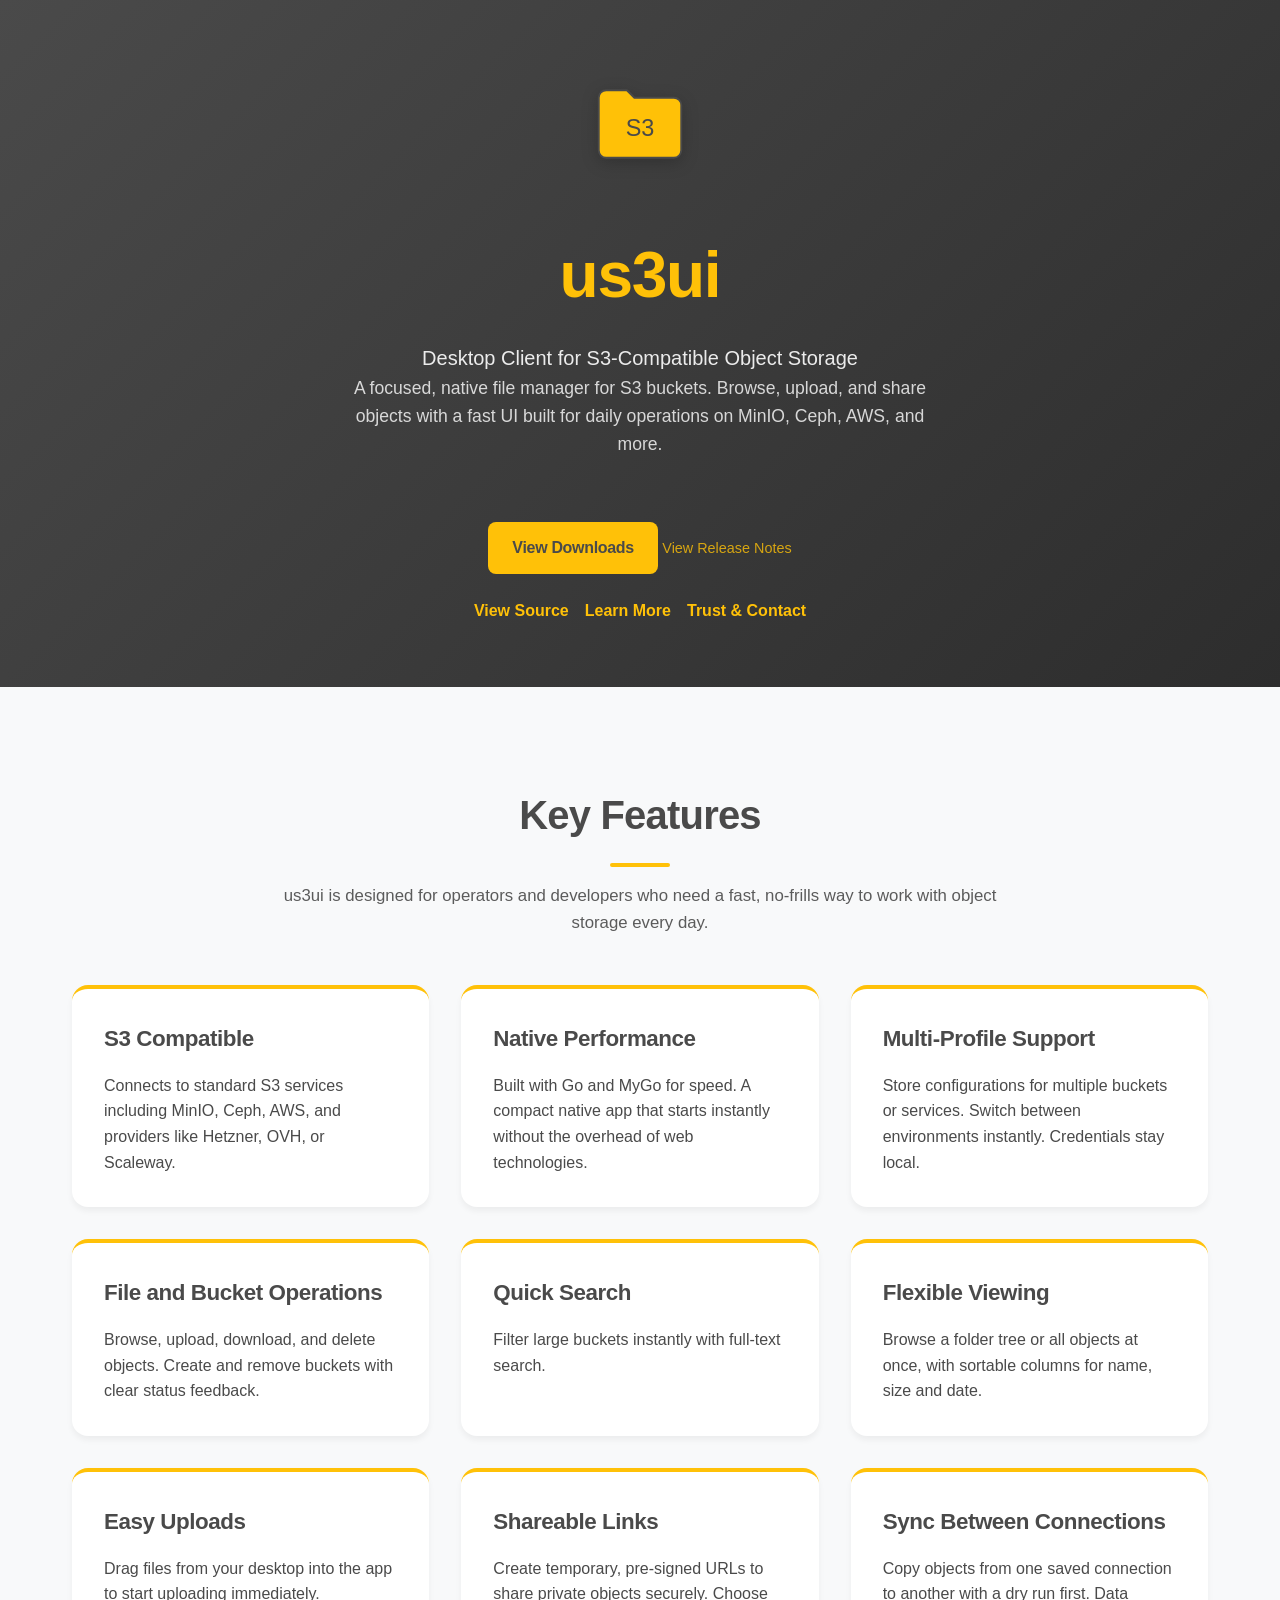
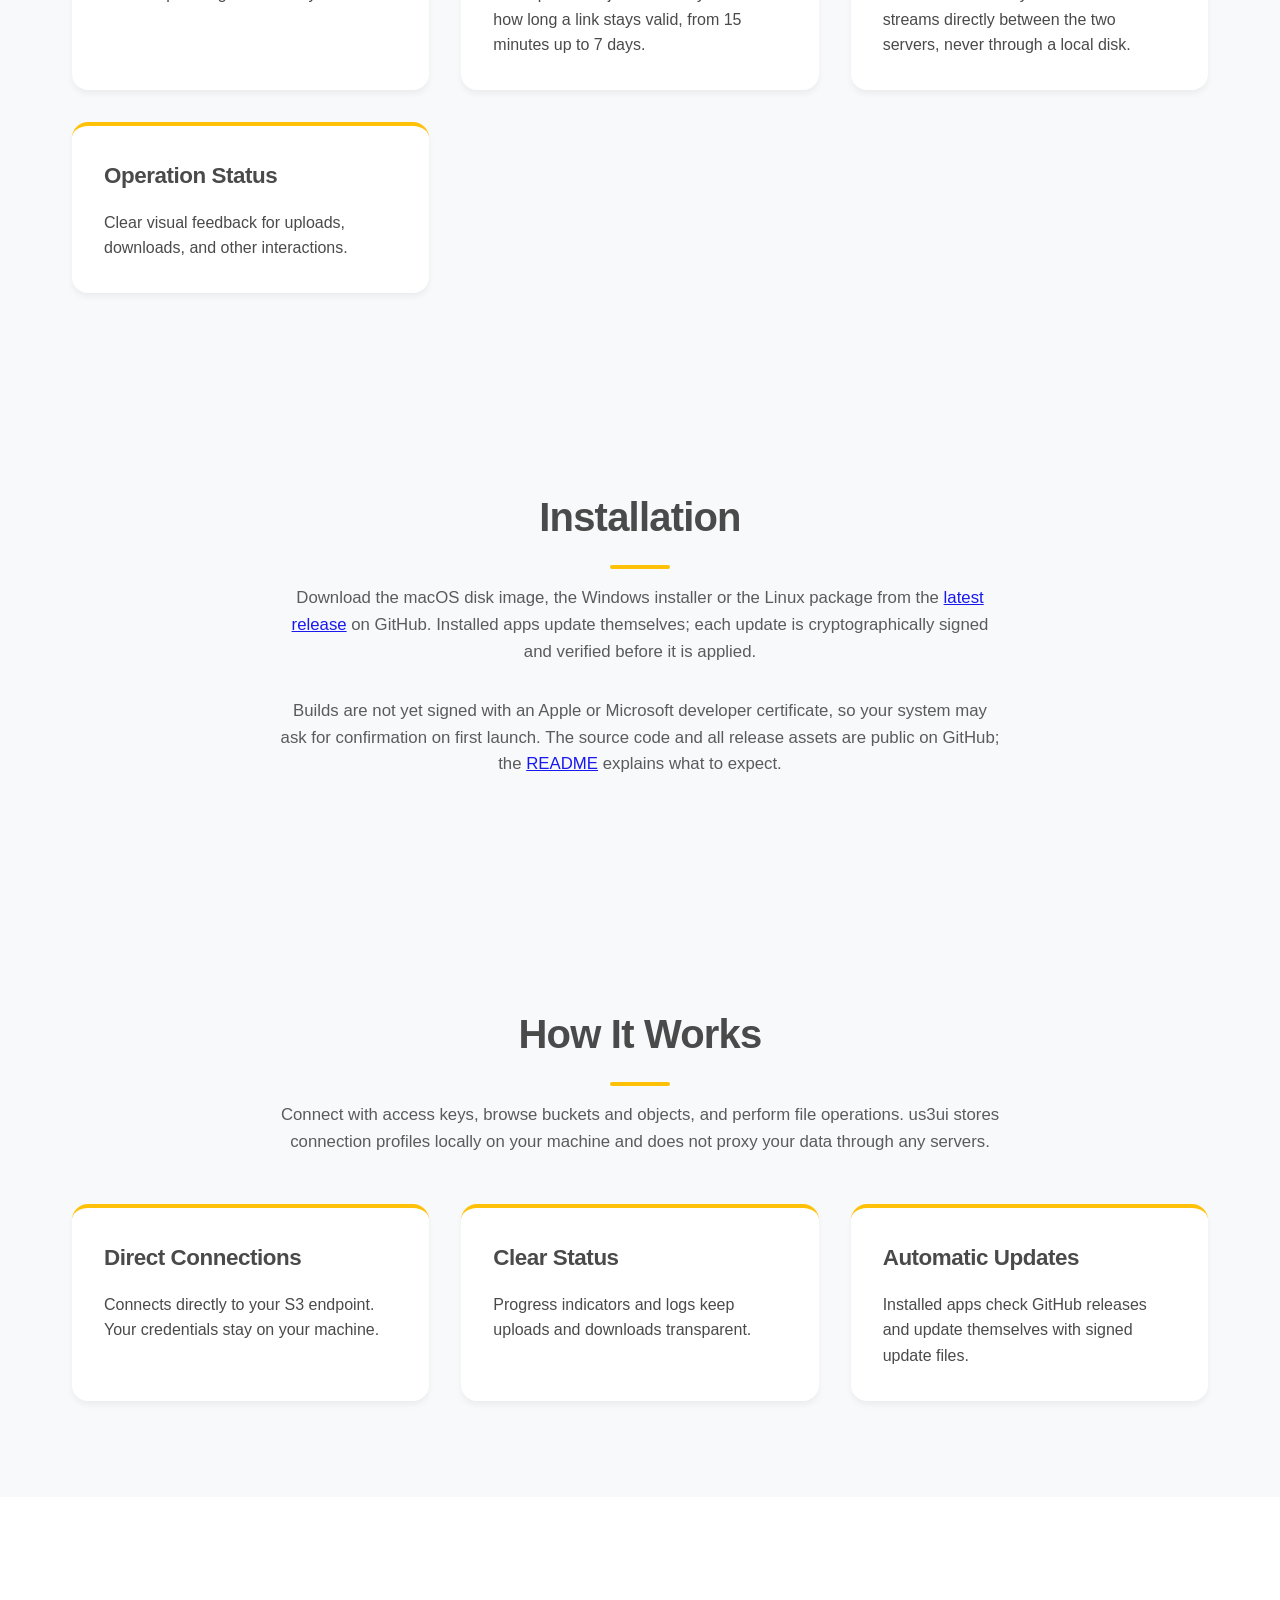
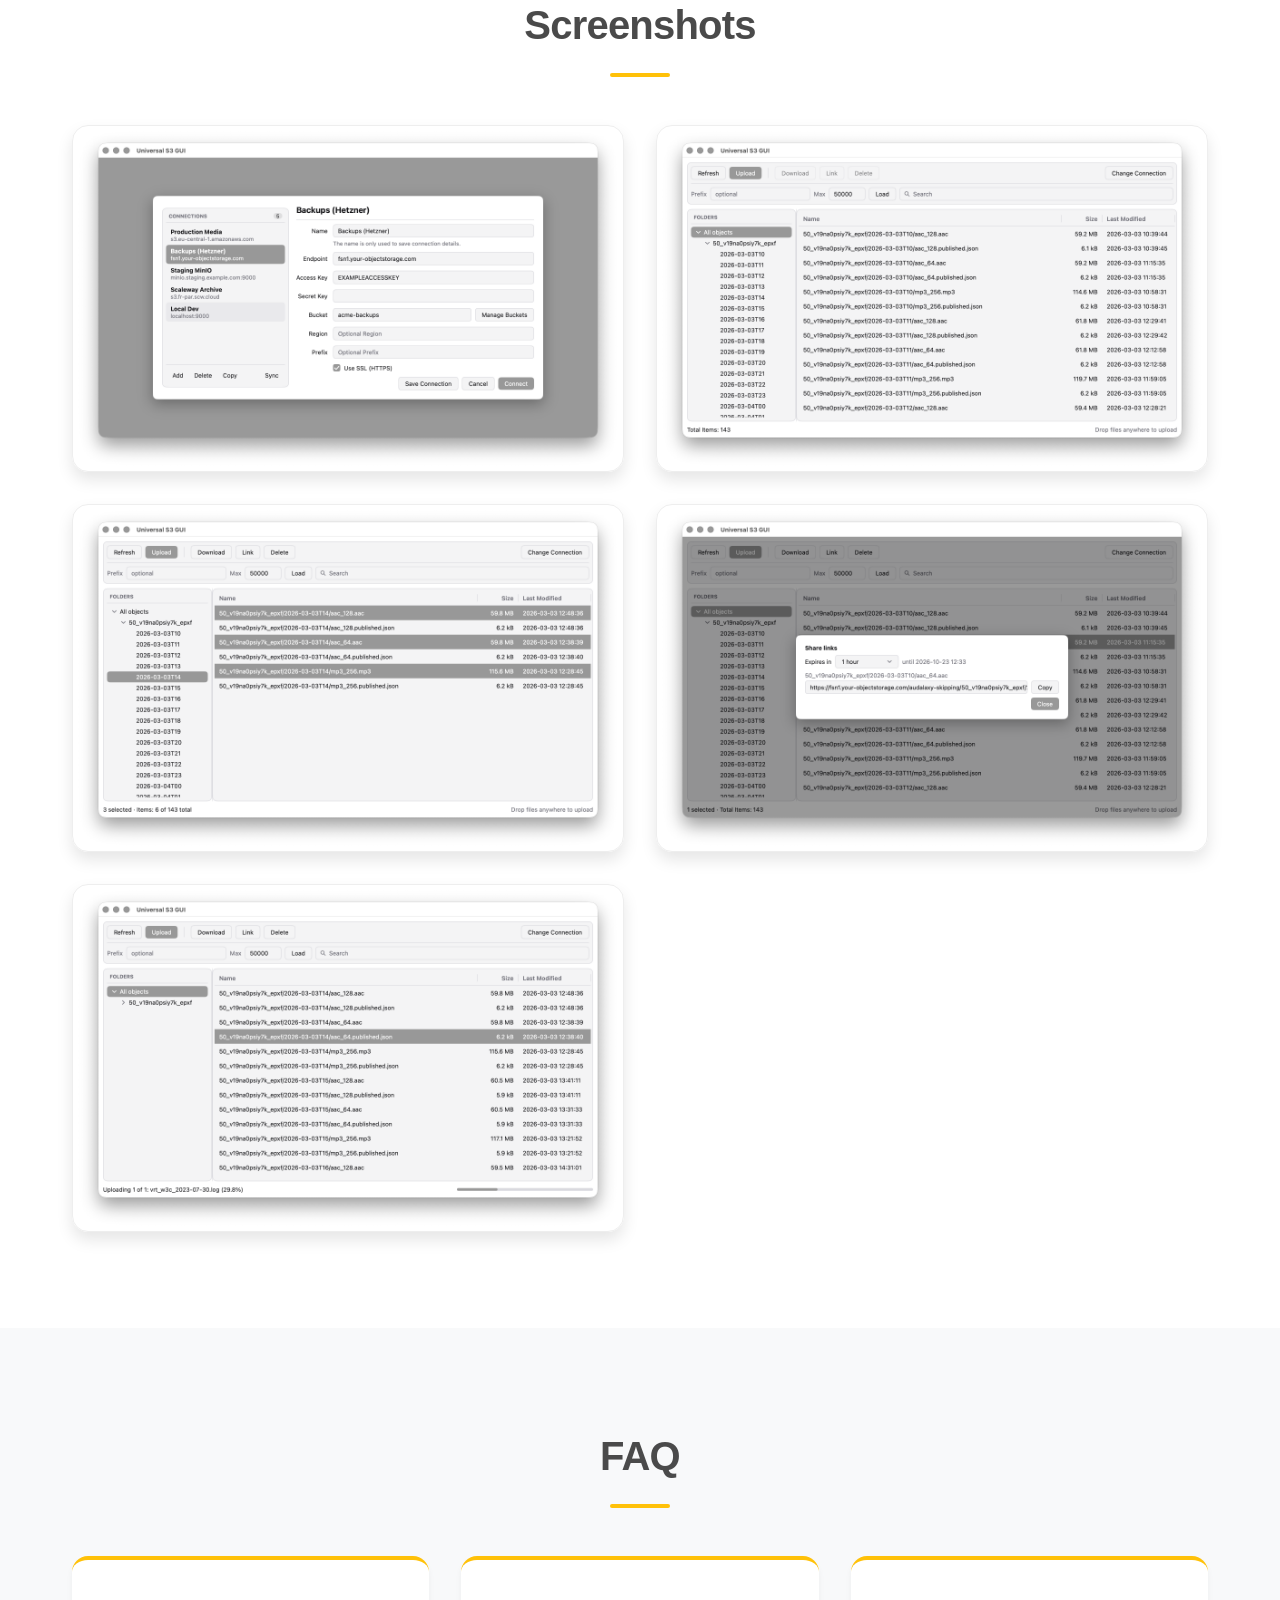
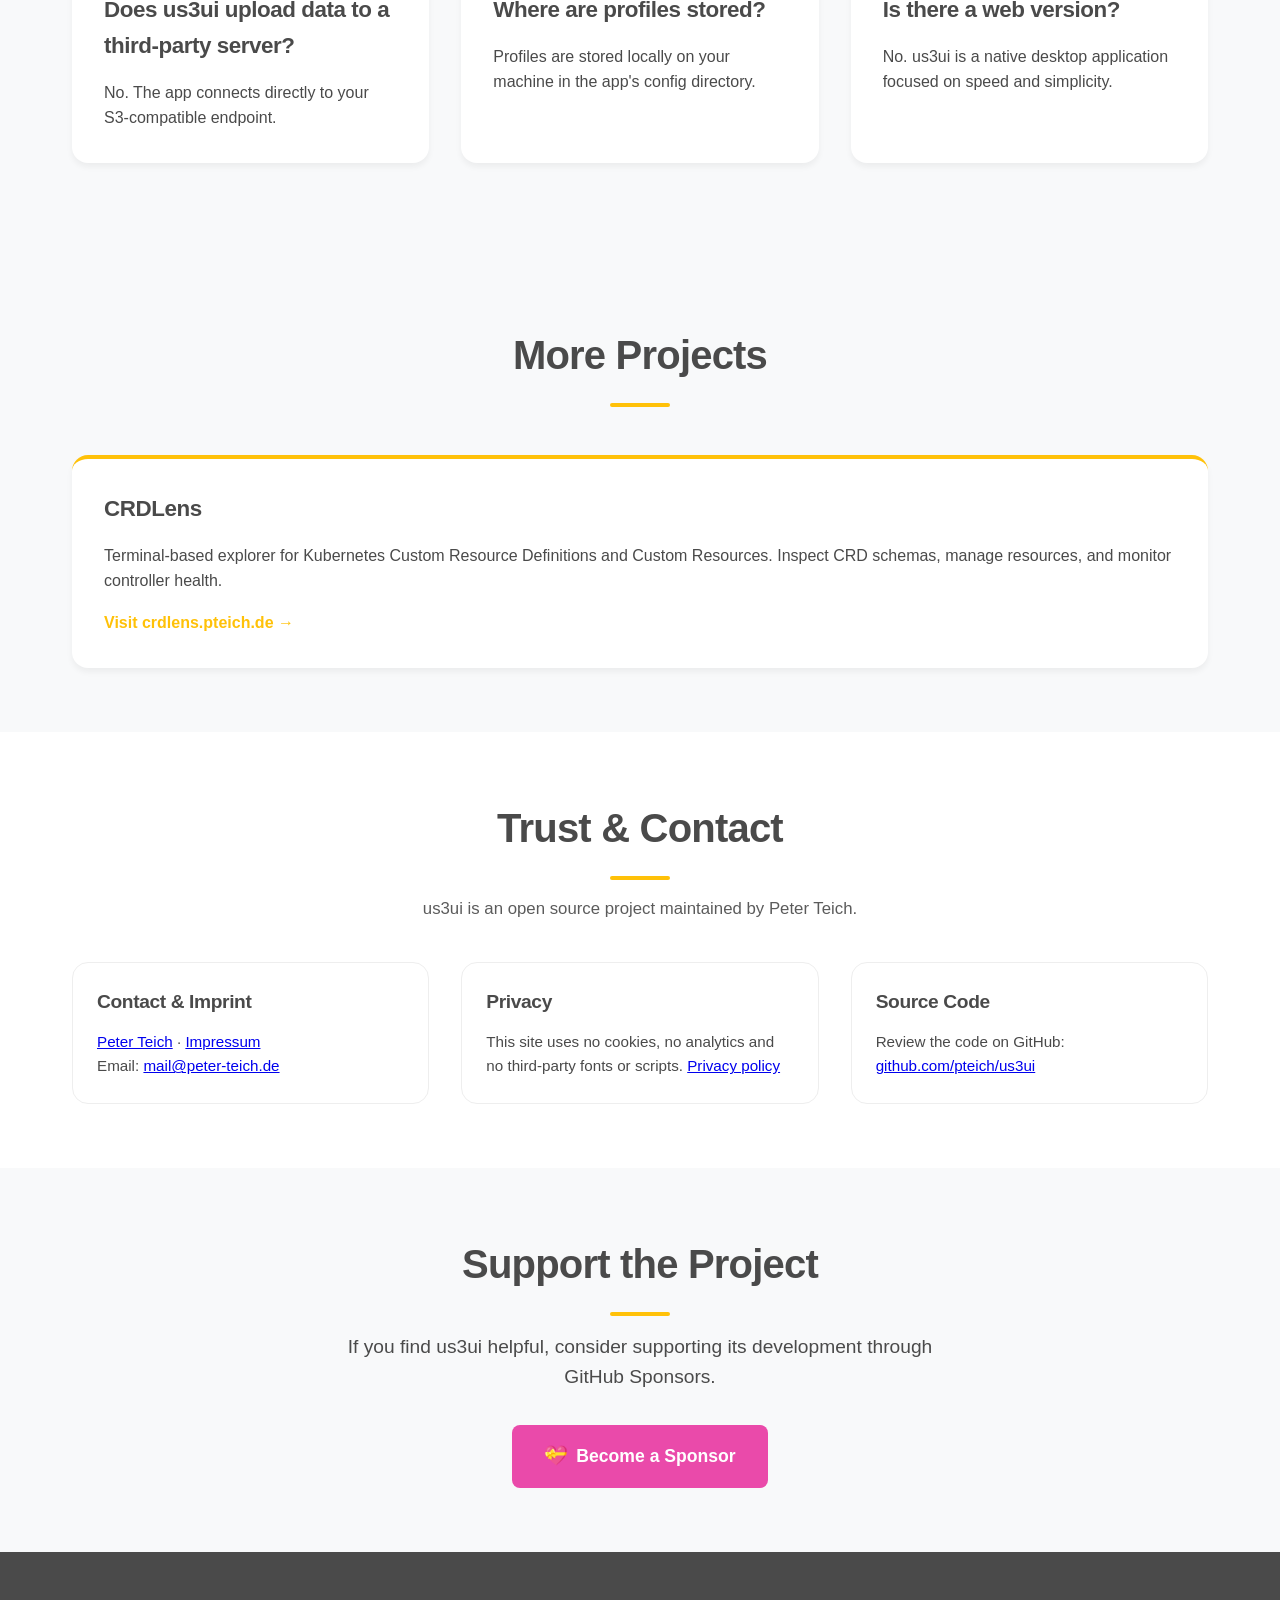
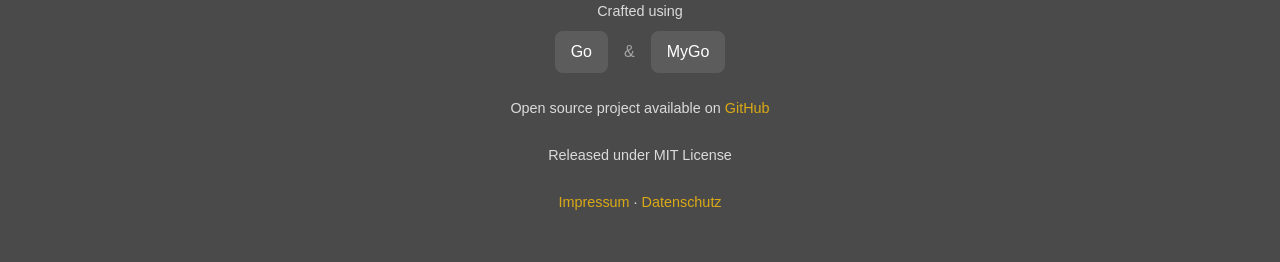
==== commit 774f4549: "Change website content" ====
--- a/website/index.html
+++ b/website/index.html
@@ -14,7 +14,7 @@
     <meta property="og:title" content="us3ui - Universal S3 File Manager" />
     <meta property="og:description"
         content="Native desktop application for managing files on S3-compatible storage. Supports MinIO, Ceph, AWS, and more." />
-    <meta property="og:image" content="https://raw.githubusercontent.com/pteich/us3ui/main/Icon.png" />
+    <meta property="og:image" content="https://us3ui.pteich.de/Icon.png" />
     <meta property="og:url" content="https://us3ui.pteich.de/" />
     <meta property="og:type" content="website" />
 
@@ -22,20 +22,19 @@
     <meta name="twitter:title" content="us3ui - S3 Object Storage Client" />
     <meta name="twitter:description"
         content="Fast, native desktop client for any S3-compatible object storage. Available for Windows, macOS, and Linux." />
-    <meta name="twitter:image" content="https://raw.githubusercontent.com/pteich/us3ui/main/screenshots/filelist.png" />
-
-    <!-- Google Fonts -->
-    <link rel="preconnect" href="https://fonts.googleapis.com" />
-    <link rel="preconnect" href="https://fonts.gstatic.com" crossorigin />
-    <link
-        href="https://fonts.googleapis.com/css2?family=Space+Grotesk:wght@400;500;700&family=Inter:wght@400;500;700&display=swap"
-        rel="stylesheet" />
+    <meta name="twitter:image" content="https://us3ui.pteich.de/screenshots/filelist.png" />
+
+    <link rel="stylesheet" href="fonts/fonts.css" />
 
     <script type="application/ld+json">
             {
                 "@context": "https://schema.org",
                 "@type": "SoftwareApplication",
                 "name": "us3ui",
+                "url": "https://us3ui.pteich.de/",
+                "codeRepository": "https://github.com/pteich/us3ui",
+                "license": "https://opensource.org/licenses/MIT",
+                "author": { "@type": "Person", "name": "Peter Teich", "url": "https://peter-teich.de/" },
                 "applicationCategory": "Utility",
                 "operatingSystem": ["Windows", "macOS", "Linux"],
                 "description": "Native desktop client for S3-compatible object storage services like MinIO, AWS, and Ceph.",
@@ -572,7 +571,6 @@
                 a fast UI built for daily operations on MinIO, Ceph, AWS, and more.
             </p>
             <div class="download-section">
-                <p class="version">Latest Version: v0.8.0</p>
                 <a href="https://github.com/pteich/us3ui/releases/latest" class="download-btn">
                     View Downloads
                 </a>
@@ -632,7 +630,7 @@
                 </div>
                 <div class="feature-card">
                     <h3>Flexible Viewing</h3>
-                    <p>Toggle between a hierarchical folder structure or a flat list of all objects.</p>
+                    <p>Browse a folder tree or all objects at once, with sortable columns for name, size and date.</p>
                 </div>
                 <div class="feature-card">
                     <h3>Easy Uploads</h3>
@@ -642,7 +640,14 @@
                 </div>
                 <div class="feature-card">
                     <h3>Shareable Links</h3>
-                    <p>Create temporary, pre-signed URLs to share private objects securely.</p>
+                    <p>Create temporary, pre-signed URLs to share private objects securely. Choose how long a link stays valid, from 15 minutes up to 7 days.</p>
+                </div>
+                <div class="feature-card">
+                    <h3>Sync Between Connections</h3>
+                    <p>
+                        Copy objects from one saved connection to another with a dry run first. Data streams
+                        directly between the two servers, never through a local disk.
+                    </p>
                 </div>
                 <div class="feature-card">
                     <h3>Operation Status</h3>
@@ -656,29 +661,20 @@
 
     <section class="features" id="unsigned">
         <div class="container">
-            <h2 class="section-title">Installation Notes</h2>
+            <h2 class="section-title">Installation</h2>
             <p class="section-lead">
-                us3ui is distributed as a portable binary and is not currently code-signed. First-time launch
-                may require manual approval.
+                Download the macOS disk image, the Windows installer or the Linux package from the
+                <a href="https://github.com/pteich/us3ui/releases/latest">latest release</a> on GitHub.
+                Installed apps update themselves; each update is cryptographically signed and verified
+                before it is applied.
             </p>
-
-            <h3>macOS</h3>
-            <ol>
-                <li>Extract the downloaded archive.</li>
-                <li>Move the app to your Applications folder.</li>
-                <li>Right-click the app icon and select <strong>Open</strong>. Confirm the security prompt.</li>
-                <li>If the app is blocked, go to <strong>System Settings → Privacy &amp; Security</strong> and allow the
-                    application to run.</li>
-            </ol>
-
-            <h3>Windows</h3>
-            <ol>
-                <li>Extract the ZIP file.</li>
-                <li>Run the executable.</li>
-                <li>If Microsoft Defender SmartScreen appears, click <strong>More info</strong> and then <strong>Run
-                        anyway</strong>.</li>
-            </ol>
-
+            <p class="section-lead">
+                Builds are not yet signed with an Apple or Microsoft developer certificate, so your system may
+                ask for confirmation on first launch. The source code and all release assets are public on
+                GitHub; the
+                <a href="https://github.com/pteich/us3ui#running-on-macos-and-windows-unsigned-builds">README</a>
+                explains what to expect.
+            </p>
         </div>
     </section>
 
@@ -703,9 +699,9 @@
                     </p>
                 </div>
                 <div class="feature-card">
-                    <h3>Portable Setup</h3>
-                    <p>
-                        No installers required. Download, extract, and run the app.
+                    <h3>Automatic Updates</h3>
+                    <p>
+                        Installed apps check GitHub releases and update themselves with signed update files.
                     </p>
                 </div>
             </div>
@@ -721,6 +717,8 @@
                     alt="List view of all files and progress bar while loading file infos" />
                 <img src="screenshots/selectfiles.png"
                     alt="Several actions when files are selected: download, delete, generate download link" />
+                <img src="screenshots/share-link.png"
+                    alt="Share links dialog with a selectable expiration time from 15 minutes to 7 days and a copy button for each pre-signed link." />
                 <img src="screenshots/upload-file.png"
                     alt="Upload files dialog. You can also drag and drop files to the list view for uploading them." />
             </div>
@@ -773,8 +771,8 @@
             </p>
             <div class="trust-grid">
                 <div class="trust-card">
-                    <h3>Contact & Imprint</h3>
-                    <p><a href="https://peter-teich.de/">Peter Teich</a></p>
+                    <h3>Contact &amp; Imprint</h3>
+                    <p><a href="https://peter-teich.de/">Peter Teich</a> · <a href="impressum.html">Impressum</a></p>
                     <p>
                         Email: <a href="mailto:mail@peter-teich.de">mail@peter-teich.de</a>
                     </p>
@@ -782,7 +780,7 @@
 
                 <div class="trust-card">
                     <h3>Privacy</h3>
-                    <p>This site uses no cookies and no analytics scripts.</p>
+                    <p>This site uses no cookies, no analytics and no third-party fonts or scripts. <a href="datenschutz.html">Privacy policy</a></p>
                 </div>
                 <div class="trust-card">
                     <h3>Source Code</h3>
@@ -819,7 +817,6 @@
                     <p>Crafted using</p>
                     <div class="tech-badges">
                         <a href="https://go.dev" class="tech-badge" target="_blank" rel="noopener noreferrer">
-                            <img src="https://go.dev/images/go-logo-white.svg" alt="Go" height="20" />
                             Go
                         </a>
                         <span class="divider">&amp;</span>
@@ -833,6 +830,10 @@
                     <a href="https://github.com/pteich/us3ui">GitHub</a>
                 </p>
                 <p class="license">Released under MIT License</p>
+                <p class="license">
+                    <a href="impressum.html">Impressum</a> ·
+                    <a href="datenschutz.html">Datenschutz</a>
+                </p>
             </div>
         </div>
     </footer>
--- a/website/fonts/fonts.css
+++ b/website/fonts/fonts.css
@@ -0,0 +1,109 @@
+/* Self-hosted Space Grotesk and Inter (SIL Open Font License 1.1), latin subsets. */
+/* latin-ext */
+@font-face {
+  font-family: 'Inter';
+  font-style: normal;
+  font-weight: 400;
+  font-display: swap;
+  src: url(fonts/Inter-latin-ext-UcC73FwrK3iLTeHuS_nVMrMxCp50SjIa25L7W0Q5n-wU.woff2) format('woff2');
+  unicode-range: U+0100-02BA, U+02BD-02C5, U+02C7-02CC, U+02CE-02D7, U+02DD-02FF, U+0304, U+0308, U+0329, U+1D00-1DBF, U+1E00-1E9F, U+1EF2-1EFF, U+2020, U+20A0-20AB, U+20AD-20C4, U+2113, U+2C60-2C7F, U+A720-A7FF;
+}
+/* latin */
+@font-face {
+  font-family: 'Inter';
+  font-style: normal;
+  font-weight: 400;
+  font-display: swap;
+  src: url(fonts/Inter-latin-UcC73FwrK3iLTeHuS_nVMrMxCp50SjIa1ZL7W0Q5nw.woff2) format('woff2');
+  unicode-range: U+0000-00FF, U+0131, U+0152-0153, U+02BB-02BC, U+02C6, U+02DA, U+02DC, U+0304, U+0308, U+0329, U+2000-206F, U+20AC, U+2122, U+2191, U+2193, U+2212, U+2215, U+FEFF, U+FFFD;
+}
+/* latin-ext */
+@font-face {
+  font-family: 'Inter';
+  font-style: normal;
+  font-weight: 500;
+  font-display: swap;
+  src: url(fonts/Inter-latin-ext-UcC73FwrK3iLTeHuS_nVMrMxCp50SjIa25L7W0Q5n-wU.woff2) format('woff2');
+  unicode-range: U+0100-02BA, U+02BD-02C5, U+02C7-02CC, U+02CE-02D7, U+02DD-02FF, U+0304, U+0308, U+0329, U+1D00-1DBF, U+1E00-1E9F, U+1EF2-1EFF, U+2020, U+20A0-20AB, U+20AD-20C4, U+2113, U+2C60-2C7F, U+A720-A7FF;
+}
+/* latin */
+@font-face {
+  font-family: 'Inter';
+  font-style: normal;
+  font-weight: 500;
+  font-display: swap;
+  src: url(fonts/Inter-latin-UcC73FwrK3iLTeHuS_nVMrMxCp50SjIa1ZL7W0Q5nw.woff2) format('woff2');
+  unicode-range: U+0000-00FF, U+0131, U+0152-0153, U+02BB-02BC, U+02C6, U+02DA, U+02DC, U+0304, U+0308, U+0329, U+2000-206F, U+20AC, U+2122, U+2191, U+2193, U+2212, U+2215, U+FEFF, U+FFFD;
+}
+/* latin-ext */
+@font-face {
+  font-family: 'Inter';
+  font-style: normal;
+  font-weight: 700;
+  font-display: swap;
+  src: url(fonts/Inter-latin-ext-UcC73FwrK3iLTeHuS_nVMrMxCp50SjIa25L7W0Q5n-wU.woff2) format('woff2');
+  unicode-range: U+0100-02BA, U+02BD-02C5, U+02C7-02CC, U+02CE-02D7, U+02DD-02FF, U+0304, U+0308, U+0329, U+1D00-1DBF, U+1E00-1E9F, U+1EF2-1EFF, U+2020, U+20A0-20AB, U+20AD-20C4, U+2113, U+2C60-2C7F, U+A720-A7FF;
+}
+/* latin */
+@font-face {
+  font-family: 'Inter';
+  font-style: normal;
+  font-weight: 700;
+  font-display: swap;
+  src: url(fonts/Inter-latin-UcC73FwrK3iLTeHuS_nVMrMxCp50SjIa1ZL7W0Q5nw.woff2) format('woff2');
+  unicode-range: U+0000-00FF, U+0131, U+0152-0153, U+02BB-02BC, U+02C6, U+02DA, U+02DC, U+0304, U+0308, U+0329, U+2000-206F, U+20AC, U+2122, U+2191, U+2193, U+2212, U+2215, U+FEFF, U+FFFD;
+}
+/* latin-ext */
+@font-face {
+  font-family: 'Space Grotesk';
+  font-style: normal;
+  font-weight: 400;
+  font-display: swap;
+  src: url(fonts/SpaceGrotesk-latin-ext-V8mDoQDjQSkFtoMM3T6r8E7mPb94C_k3HqUtEw.woff2) format('woff2');
+  unicode-range: U+0100-02BA, U+02BD-02C5, U+02C7-02CC, U+02CE-02D7, U+02DD-02FF, U+0304, U+0308, U+0329, U+1D00-1DBF, U+1E00-1E9F, U+1EF2-1EFF, U+2020, U+20A0-20AB, U+20AD-20C4, U+2113, U+2C60-2C7F, U+A720-A7FF;
+}
+/* latin */
+@font-face {
+  font-family: 'Space Grotesk';
+  font-style: normal;
+  font-weight: 400;
+  font-display: swap;
+  src: url(fonts/SpaceGrotesk-latin-V8mDoQDjQSkFtoMM3T6r8E7mPbF4C_k3HqU.woff2) format('woff2');
+  unicode-range: U+0000-00FF, U+0131, U+0152-0153, U+02BB-02BC, U+02C6, U+02DA, U+02DC, U+0304, U+0308, U+0329, U+2000-206F, U+20AC, U+2122, U+2191, U+2193, U+2212, U+2215, U+FEFF, U+FFFD;
+}
+/* latin-ext */
+@font-face {
+  font-family: 'Space Grotesk';
+  font-style: normal;
+  font-weight: 500;
+  font-display: swap;
+  src: url(fonts/SpaceGrotesk-latin-ext-V8mDoQDjQSkFtoMM3T6r8E7mPb94C_k3HqUtEw.woff2) format('woff2');
+  unicode-range: U+0100-02BA, U+02BD-02C5, U+02C7-02CC, U+02CE-02D7, U+02DD-02FF, U+0304, U+0308, U+0329, U+1D00-1DBF, U+1E00-1E9F, U+1EF2-1EFF, U+2020, U+20A0-20AB, U+20AD-20C4, U+2113, U+2C60-2C7F, U+A720-A7FF;
+}
+/* latin */
+@font-face {
+  font-family: 'Space Grotesk';
+  font-style: normal;
+  font-weight: 500;
+  font-display: swap;
+  src: url(fonts/SpaceGrotesk-latin-V8mDoQDjQSkFtoMM3T6r8E7mPbF4C_k3HqU.woff2) format('woff2');
+  unicode-range: U+0000-00FF, U+0131, U+0152-0153, U+02BB-02BC, U+02C6, U+02DA, U+02DC, U+0304, U+0308, U+0329, U+2000-206F, U+20AC, U+2122, U+2191, U+2193, U+2212, U+2215, U+FEFF, U+FFFD;
+}
+/* latin-ext */
+@font-face {
+  font-family: 'Space Grotesk';
+  font-style: normal;
+  font-weight: 700;
+  font-display: swap;
+  src: url(fonts/SpaceGrotesk-latin-ext-V8mDoQDjQSkFtoMM3T6r8E7mPb94C_k3HqUtEw.woff2) format('woff2');
+  unicode-range: U+0100-02BA, U+02BD-02C5, U+02C7-02CC, U+02CE-02D7, U+02DD-02FF, U+0304, U+0308, U+0329, U+1D00-1DBF, U+1E00-1E9F, U+1EF2-1EFF, U+2020, U+20A0-20AB, U+20AD-20C4, U+2113, U+2C60-2C7F, U+A720-A7FF;
+}
+/* latin */
+@font-face {
+  font-family: 'Space Grotesk';
+  font-style: normal;
+  font-weight: 700;
+  font-display: swap;
+  src: url(fonts/SpaceGrotesk-latin-V8mDoQDjQSkFtoMM3T6r8E7mPbF4C_k3HqU.woff2) format('woff2');
+  unicode-range: U+0000-00FF, U+0131, U+0152-0153, U+02BB-02BC, U+02C6, U+02DA, U+02DC, U+0304, U+0308, U+0329, U+2000-206F, U+20AC, U+2122, U+2191, U+2193, U+2212, U+2215, U+FEFF, U+FFFD;
+}
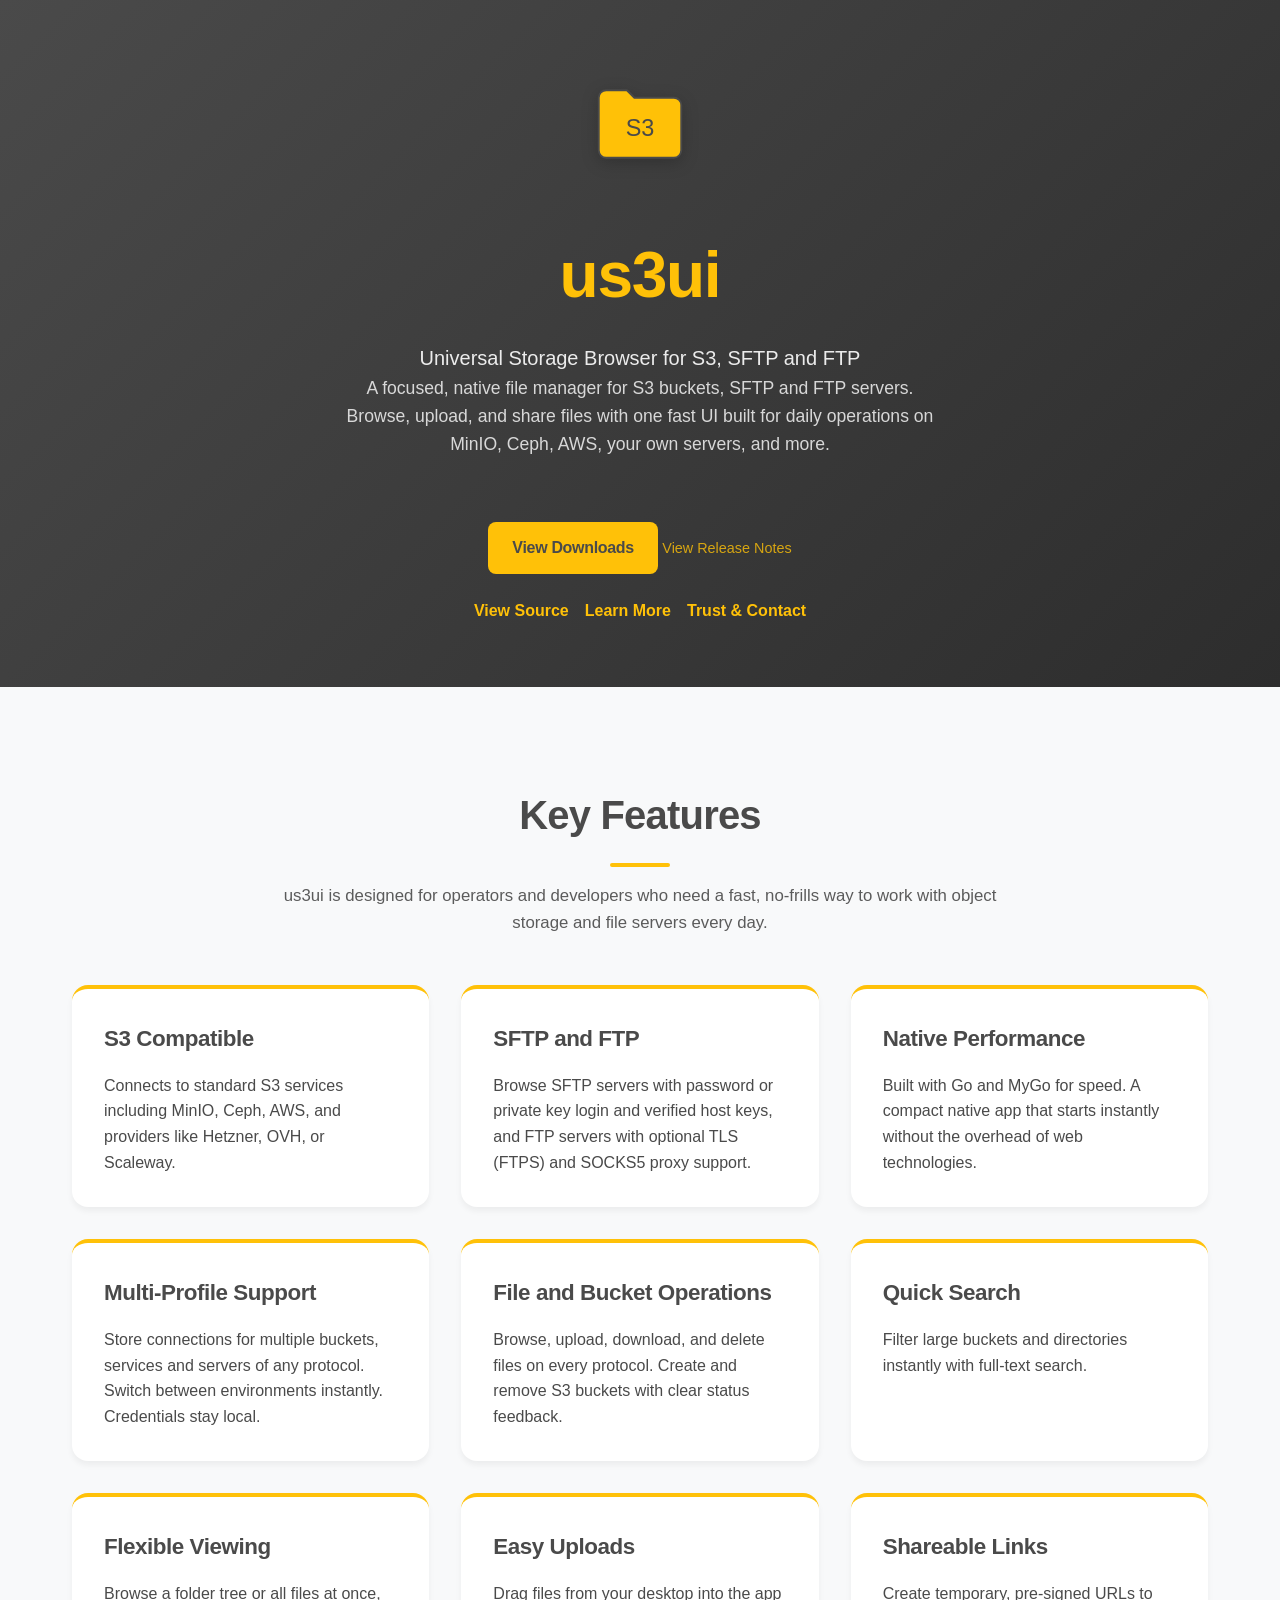
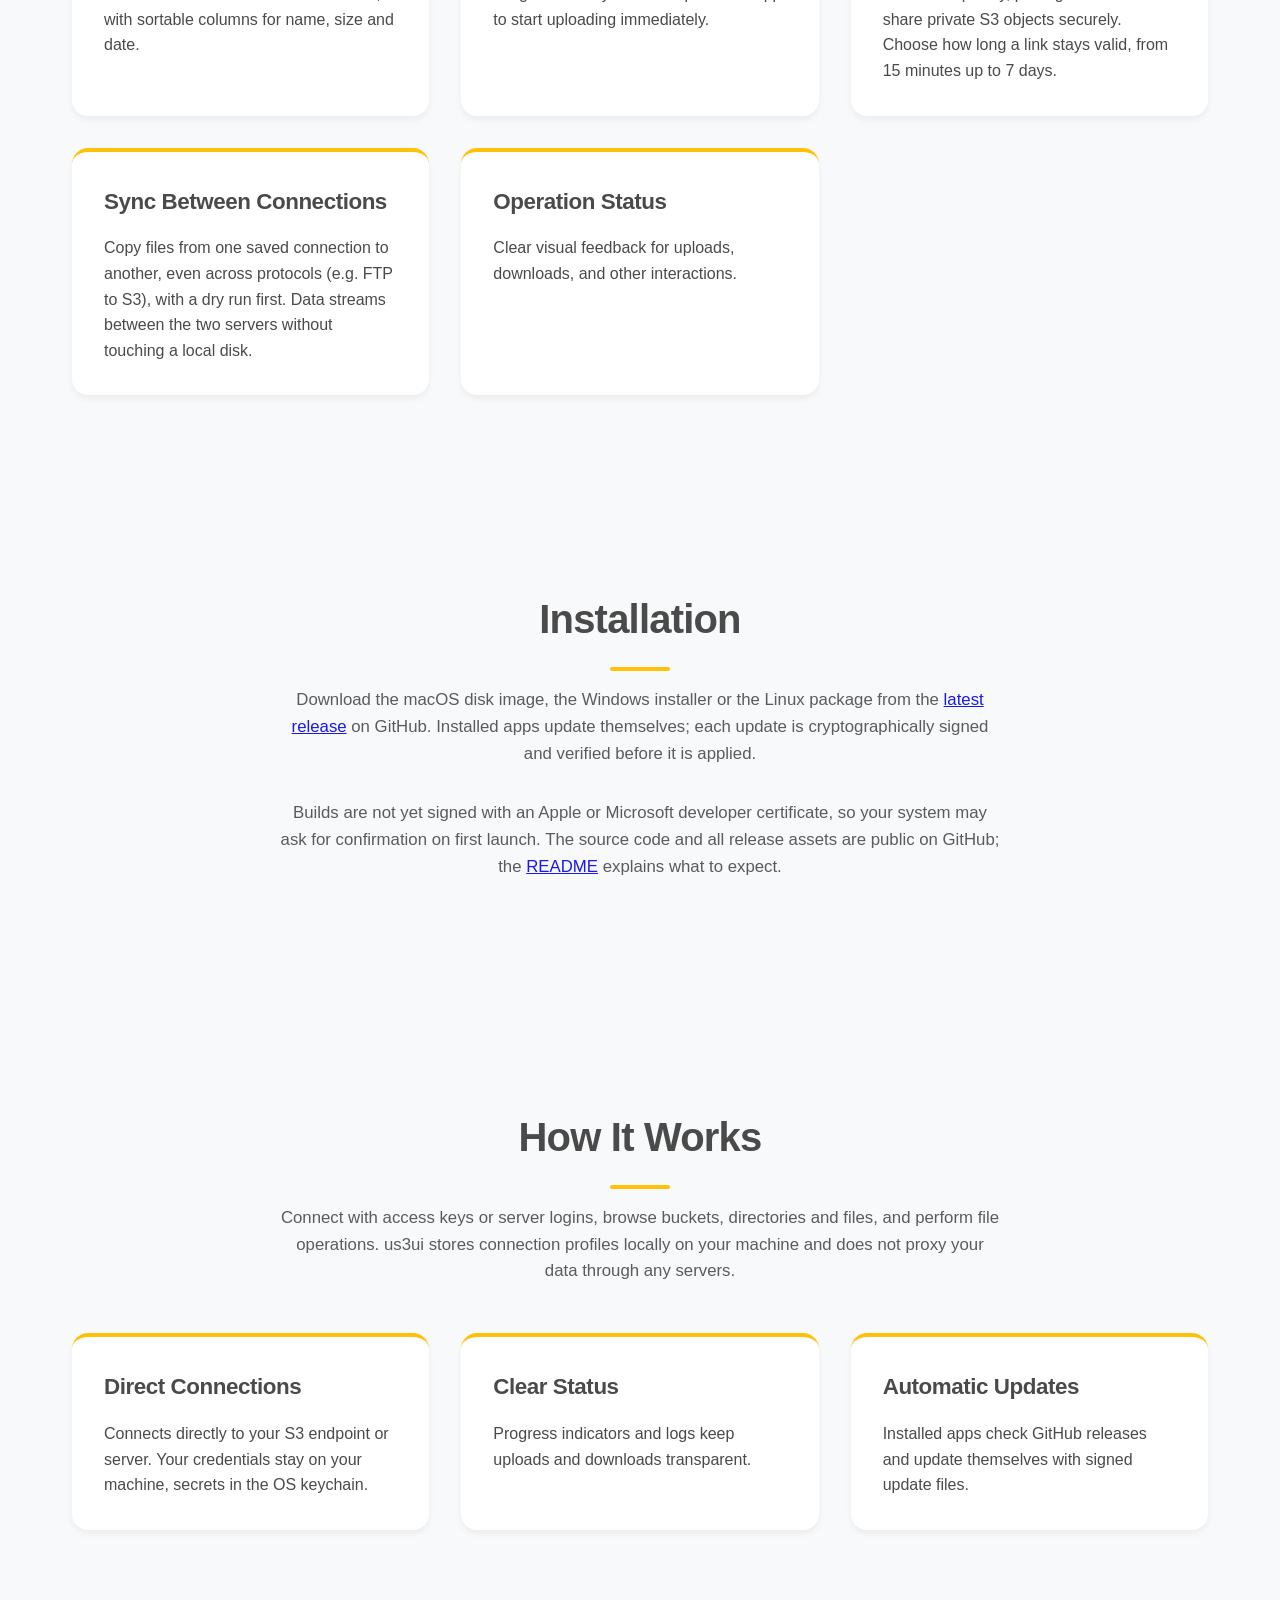
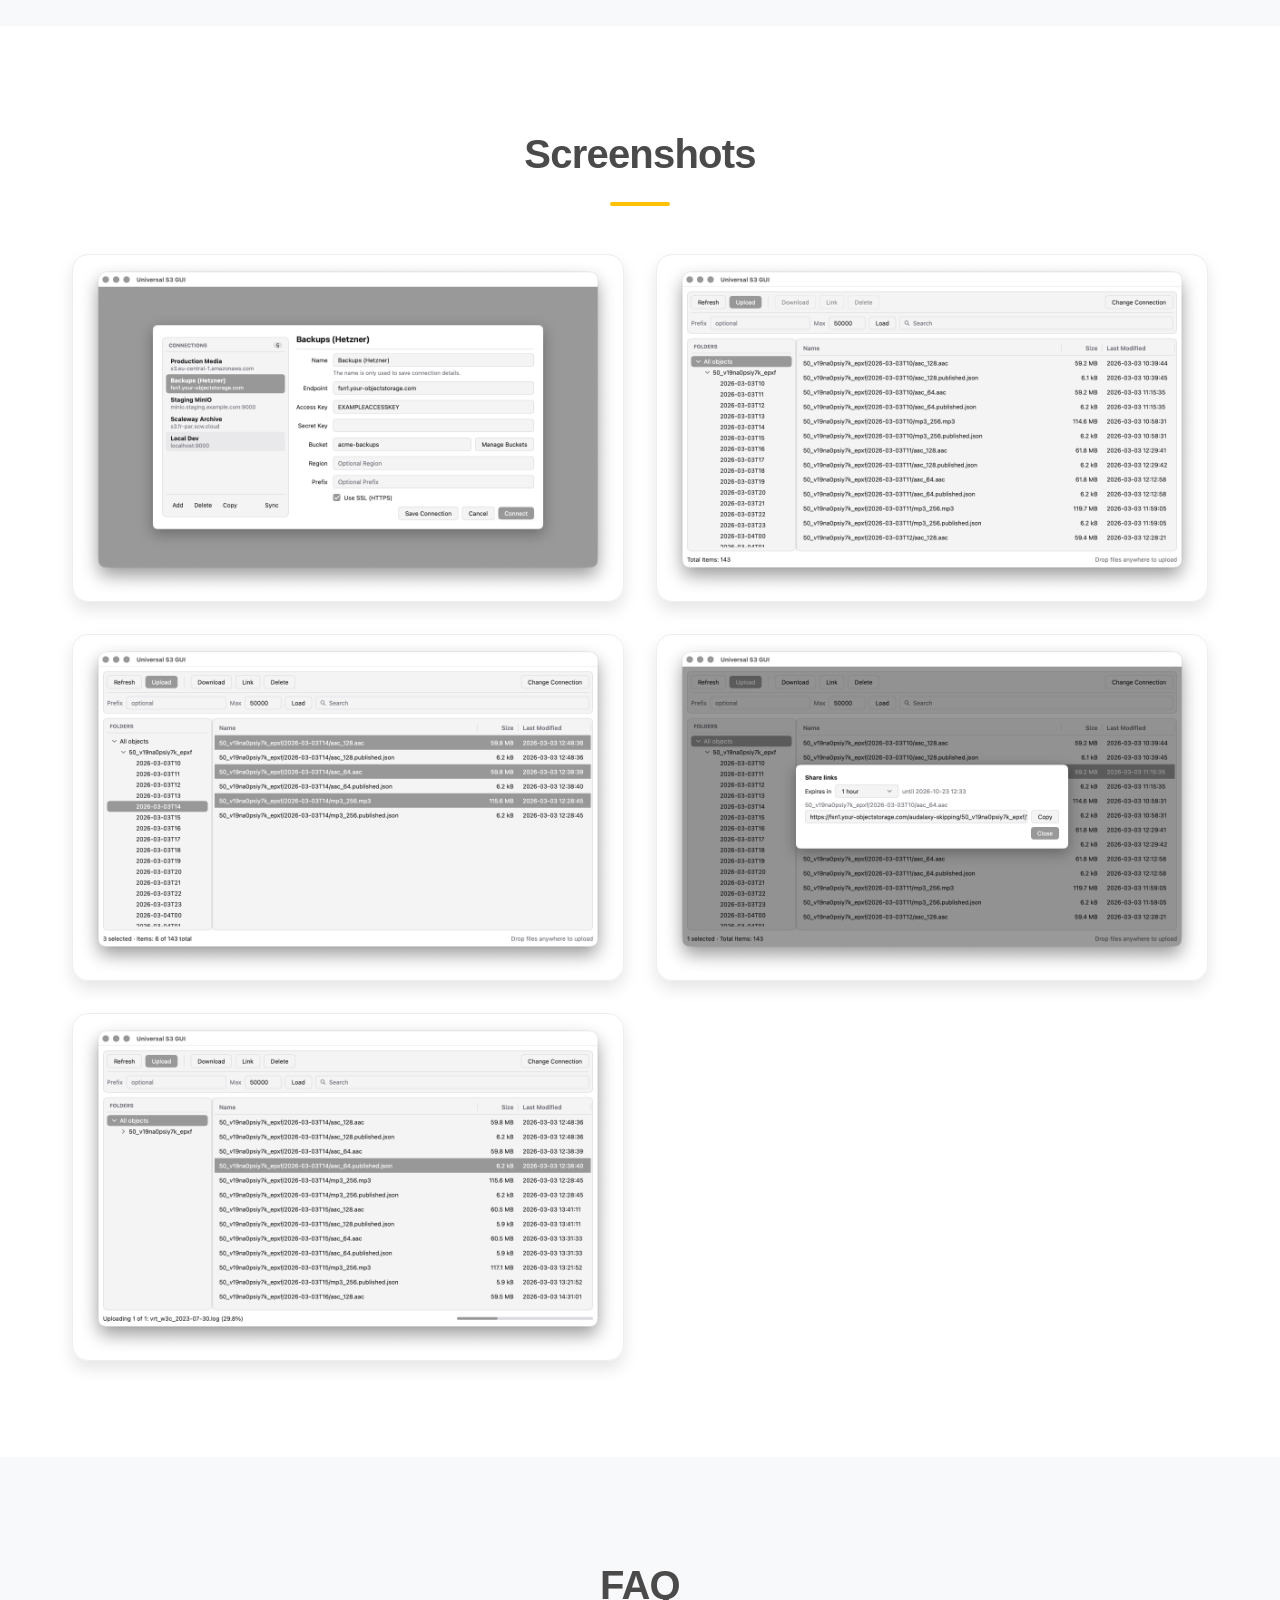
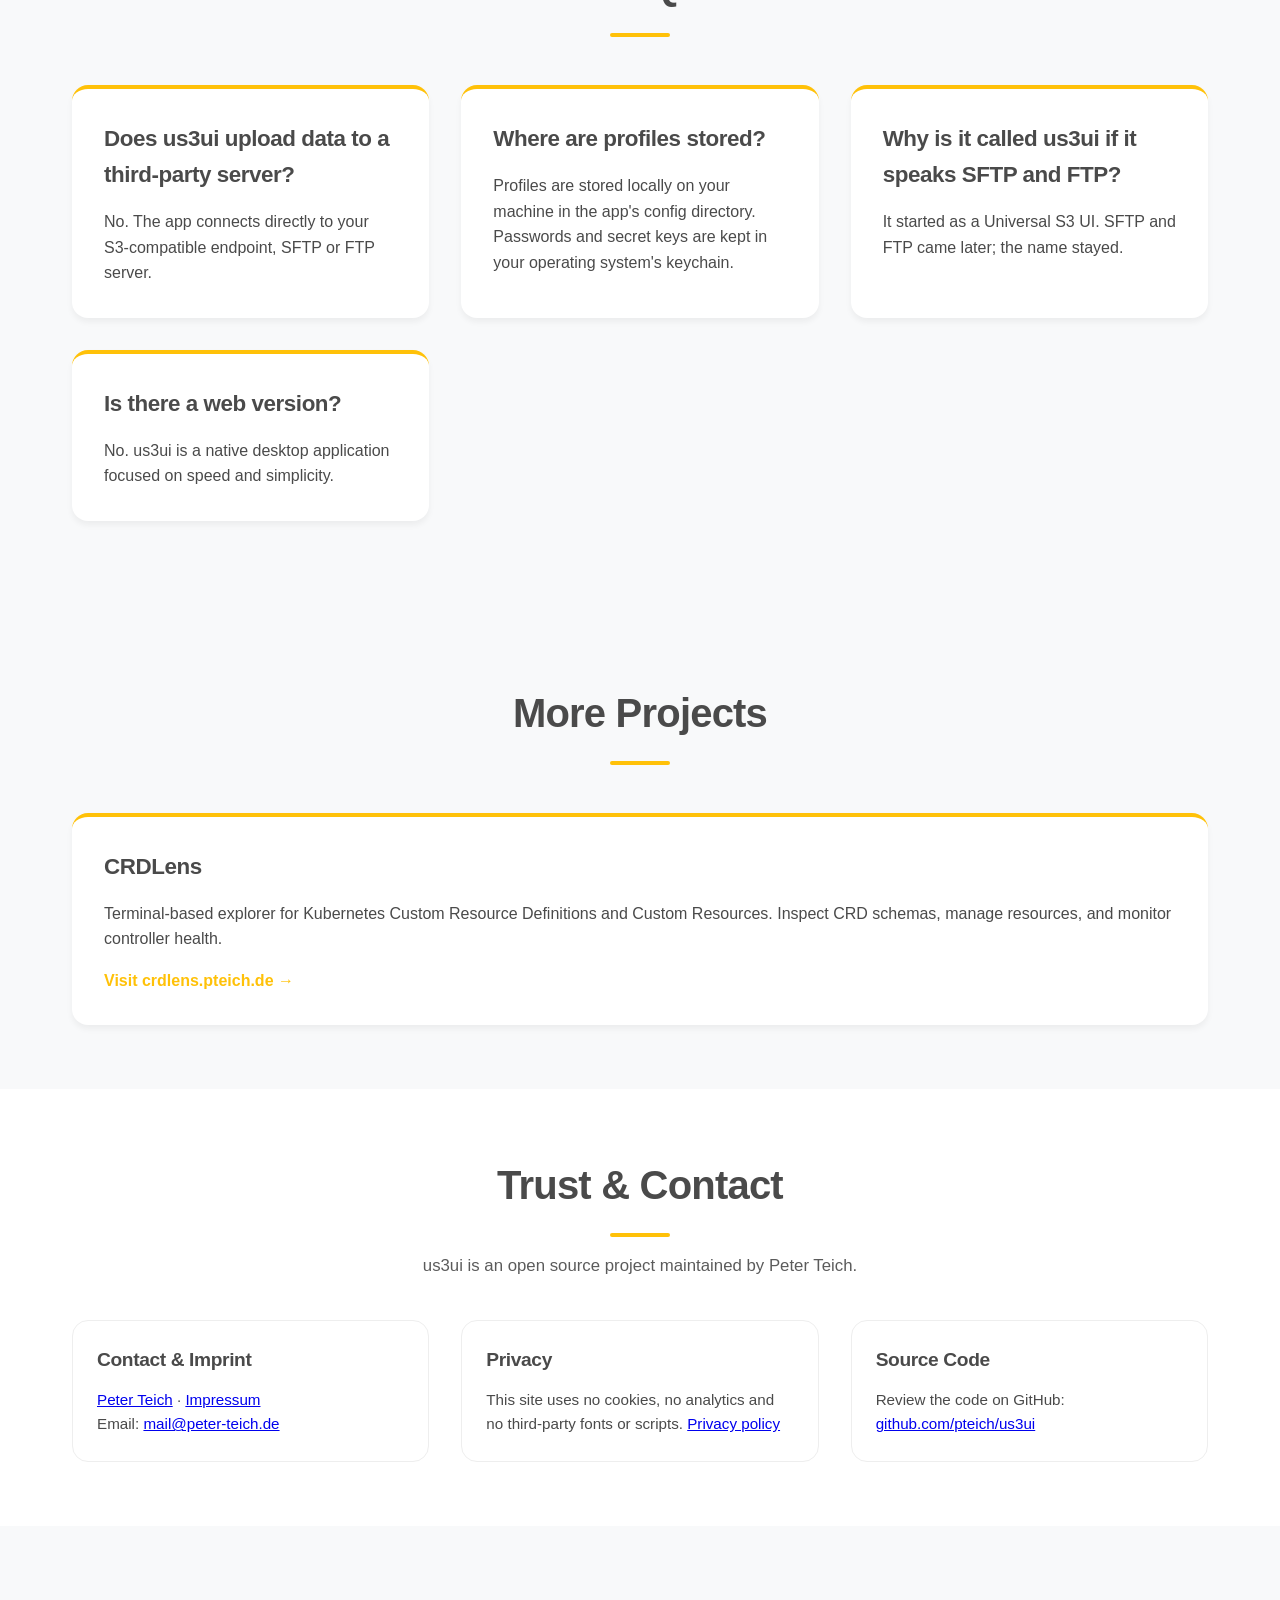
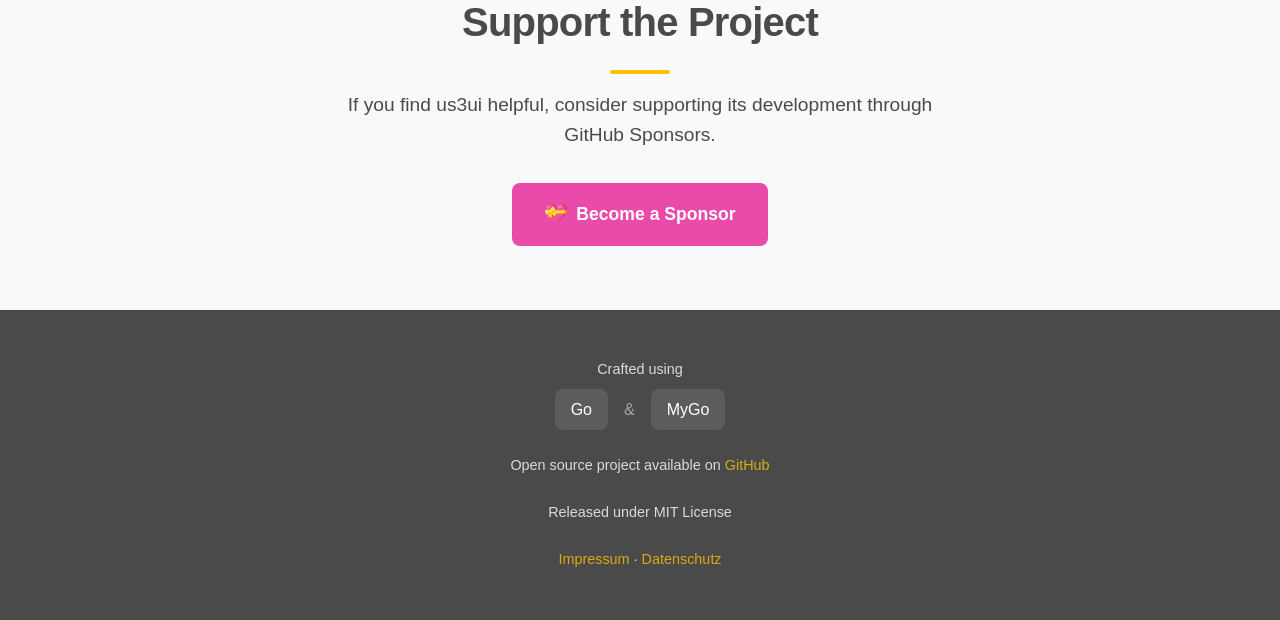
==== commit 5cc984c5: "Update description and website" ====
--- a/website/index.html
+++ b/website/index.html
@@ -4,24 +4,24 @@
 <head>
     <meta charset="UTF-8" />
     <meta name="viewport" content="width=device-width, initial-scale=1.0" />
-    <title>us3ui - Universal S3 Object Storage File Manager</title>
+    <title>us3ui - Universal Storage Browser for S3, SFTP and FTP</title>
 
     <meta name="google-site-verification" content="-Zcl-4nh45oLtKN9unuXK-JrZy2EnBlqBoKDHVR89Gk" />
     <link rel="icon" type="image/svg+xml" href="Icon.svg" />
     <link rel="icon" type="image/png" href="Icon.png" />
     <link rel="apple-touch-icon" href="Icon.png" />
 
-    <meta property="og:title" content="us3ui - Universal S3 File Manager" />
+    <meta property="og:title" content="us3ui - Universal Storage Browser for S3, SFTP and FTP" />
     <meta property="og:description"
-        content="Native desktop application for managing files on S3-compatible storage. Supports MinIO, Ceph, AWS, and more." />
+        content="Native desktop application for managing files on S3-compatible storage, SFTP and FTP/FTPS servers. Supports MinIO, Ceph, AWS, and more." />
     <meta property="og:image" content="https://us3ui.pteich.de/Icon.png" />
     <meta property="og:url" content="https://us3ui.pteich.de/" />
     <meta property="og:type" content="website" />
 
     <meta name="twitter:card" content="summary_large_image" />
-    <meta name="twitter:title" content="us3ui - S3 Object Storage Client" />
+    <meta name="twitter:title" content="us3ui - S3, SFTP and FTP Client" />
     <meta name="twitter:description"
-        content="Fast, native desktop client for any S3-compatible object storage. Available for Windows, macOS, and Linux." />
+        content="Fast, native desktop client for S3-compatible object storage, SFTP and FTP servers. Available for Windows, macOS, and Linux." />
     <meta name="twitter:image" content="https://us3ui.pteich.de/screenshots/filelist.png" />
 
     <link rel="stylesheet" href="fonts/fonts.css" />
@@ -37,7 +37,7 @@
                 "author": { "@type": "Person", "name": "Peter Teich", "url": "https://peter-teich.de/" },
                 "applicationCategory": "Utility",
                 "operatingSystem": ["Windows", "macOS", "Linux"],
-                "description": "Native desktop client for S3-compatible object storage services like MinIO, AWS, and Ceph.",
+                "description": "Native desktop client for S3-compatible object storage services like MinIO, AWS, and Ceph, and for SFTP and FTP/FTPS servers.",
                 "offers": {
                     "@type": "Offer",
                     "price": "0",
@@ -565,10 +565,10 @@
         <div class="container">
             <img src="Icon.svg" alt="us3ui logo" class="app-icon" />
             <h1>us3ui</h1>
-            <p>Desktop Client for S3-Compatible Object Storage</p>
+            <p>Universal Storage Browser for S3, SFTP and FTP</p>
             <p>
-                A focused, native file manager for S3 buckets. Browse, upload, and share objects with
-                a fast UI built for daily operations on MinIO, Ceph, AWS, and more.
+                A focused, native file manager for S3 buckets, SFTP and FTP servers. Browse, upload, and share
+                files with one fast UI built for daily operations on MinIO, Ceph, AWS, your own servers, and more.
             </p>
             <div class="download-section">
                 <a href="https://github.com/pteich/us3ui/releases/latest" class="download-btn">
@@ -591,7 +591,7 @@
             <h2 class="section-title">Key Features</h2>
             <p class="section-lead">
                 us3ui is designed for operators and developers who need a fast, no-frills way to work with
-                object storage every day.
+                object storage and file servers every day.
             </p>
             <div class="features-grid">
                 <div class="feature-card">
@@ -602,6 +602,13 @@
                     </p>
                 </div>
                 <div class="feature-card">
+                    <h3>SFTP and FTP</h3>
+                    <p>
+                        Browse SFTP servers with password or private key login and verified host keys, and FTP
+                        servers with optional TLS (FTPS) and SOCKS5 proxy support.
+                    </p>
+                </div>
+                <div class="feature-card">
                     <h3>Native Performance</h3>
                     <p>
                         Built with Go and MyGo for speed. A compact native app that starts instantly
@@ -611,26 +618,26 @@
                 <div class="feature-card">
                     <h3>Multi-Profile Support</h3>
                     <p>
-                        Store configurations for multiple buckets or services.
+                        Store connections for multiple buckets, services and servers of any protocol.
                         Switch between environments instantly. Credentials stay local.
                     </p>
                 </div>
                 <div class="feature-card">
                     <h3>File and Bucket Operations</h3>
                     <p>
-                        Browse, upload, download, and delete objects. Create and remove buckets with clear
-                        status feedback.
+                        Browse, upload, download, and delete files on every protocol. Create and remove S3 buckets
+                        with clear status feedback.
                     </p>
                 </div>
                 <div class="feature-card">
                     <h3>Quick Search</h3>
                     <p>
-                        Filter large buckets instantly with full-text search.
+                        Filter large buckets and directories instantly with full-text search.
                     </p>
                 </div>
                 <div class="feature-card">
                     <h3>Flexible Viewing</h3>
-                    <p>Browse a folder tree or all objects at once, with sortable columns for name, size and date.</p>
+                    <p>Browse a folder tree or all files at once, with sortable columns for name, size and date.</p>
                 </div>
                 <div class="feature-card">
                     <h3>Easy Uploads</h3>
@@ -640,13 +647,13 @@
                 </div>
                 <div class="feature-card">
                     <h3>Shareable Links</h3>
-                    <p>Create temporary, pre-signed URLs to share private objects securely. Choose how long a link stays valid, from 15 minutes up to 7 days.</p>
+                    <p>Create temporary, pre-signed URLs to share private S3 objects securely. Choose how long a link stays valid, from 15 minutes up to 7 days.</p>
                 </div>
                 <div class="feature-card">
                     <h3>Sync Between Connections</h3>
                     <p>
-                        Copy objects from one saved connection to another with a dry run first. Data streams
-                        directly between the two servers, never through a local disk.
+                        Copy files from one saved connection to another, even across protocols (e.g. FTP to S3), with a
+                        dry run first. Data streams between the two servers without touching a local disk.
                     </p>
                 </div>
                 <div class="feature-card">
@@ -682,14 +689,14 @@
         <div class="container">
             <h2 class="section-title">How It Works</h2>
             <p class="section-lead">
-                Connect with access keys, browse buckets and objects, and perform file operations. us3ui stores
+                Connect with access keys or server logins, browse buckets, directories and files, and perform file operations. us3ui stores
                 connection profiles locally on your machine and does not proxy your data through any servers.
             </p>
             <div class="features-grid">
                 <div class="feature-card">
                     <h3>Direct Connections</h3>
                     <p>
-                        Connects directly to your S3 endpoint. Your credentials stay on your machine.
+                        Connects directly to your S3 endpoint or server. Your credentials stay on your machine, secrets in the OS keychain.
                     </p>
                 </div>
                 <div class="feature-card">
@@ -731,11 +738,15 @@
             <div class="features-grid">
                 <div class="feature-card">
                     <h3>Does us3ui upload data to a third-party server?</h3>
-                    <p>No. The app connects directly to your S3-compatible endpoint.</p>
+                    <p>No. The app connects directly to your S3-compatible endpoint, SFTP or FTP server.</p>
                 </div>
                 <div class="feature-card">
                     <h3>Where are profiles stored?</h3>
-                    <p>Profiles are stored locally on your machine in the app's config directory.</p>
+                    <p>Profiles are stored locally on your machine in the app's config directory. Passwords and secret keys are kept in your operating system's keychain.</p>
+                </div>
+                <div class="feature-card">
+                    <h3>Why is it called us3ui if it speaks SFTP and FTP?</h3>
+                    <p>It started as a Universal S3 UI. SFTP and FTP came later; the name stayed.</p>
                 </div>
                 <div class="feature-card">
                     <h3>Is there a web version?</h3>
